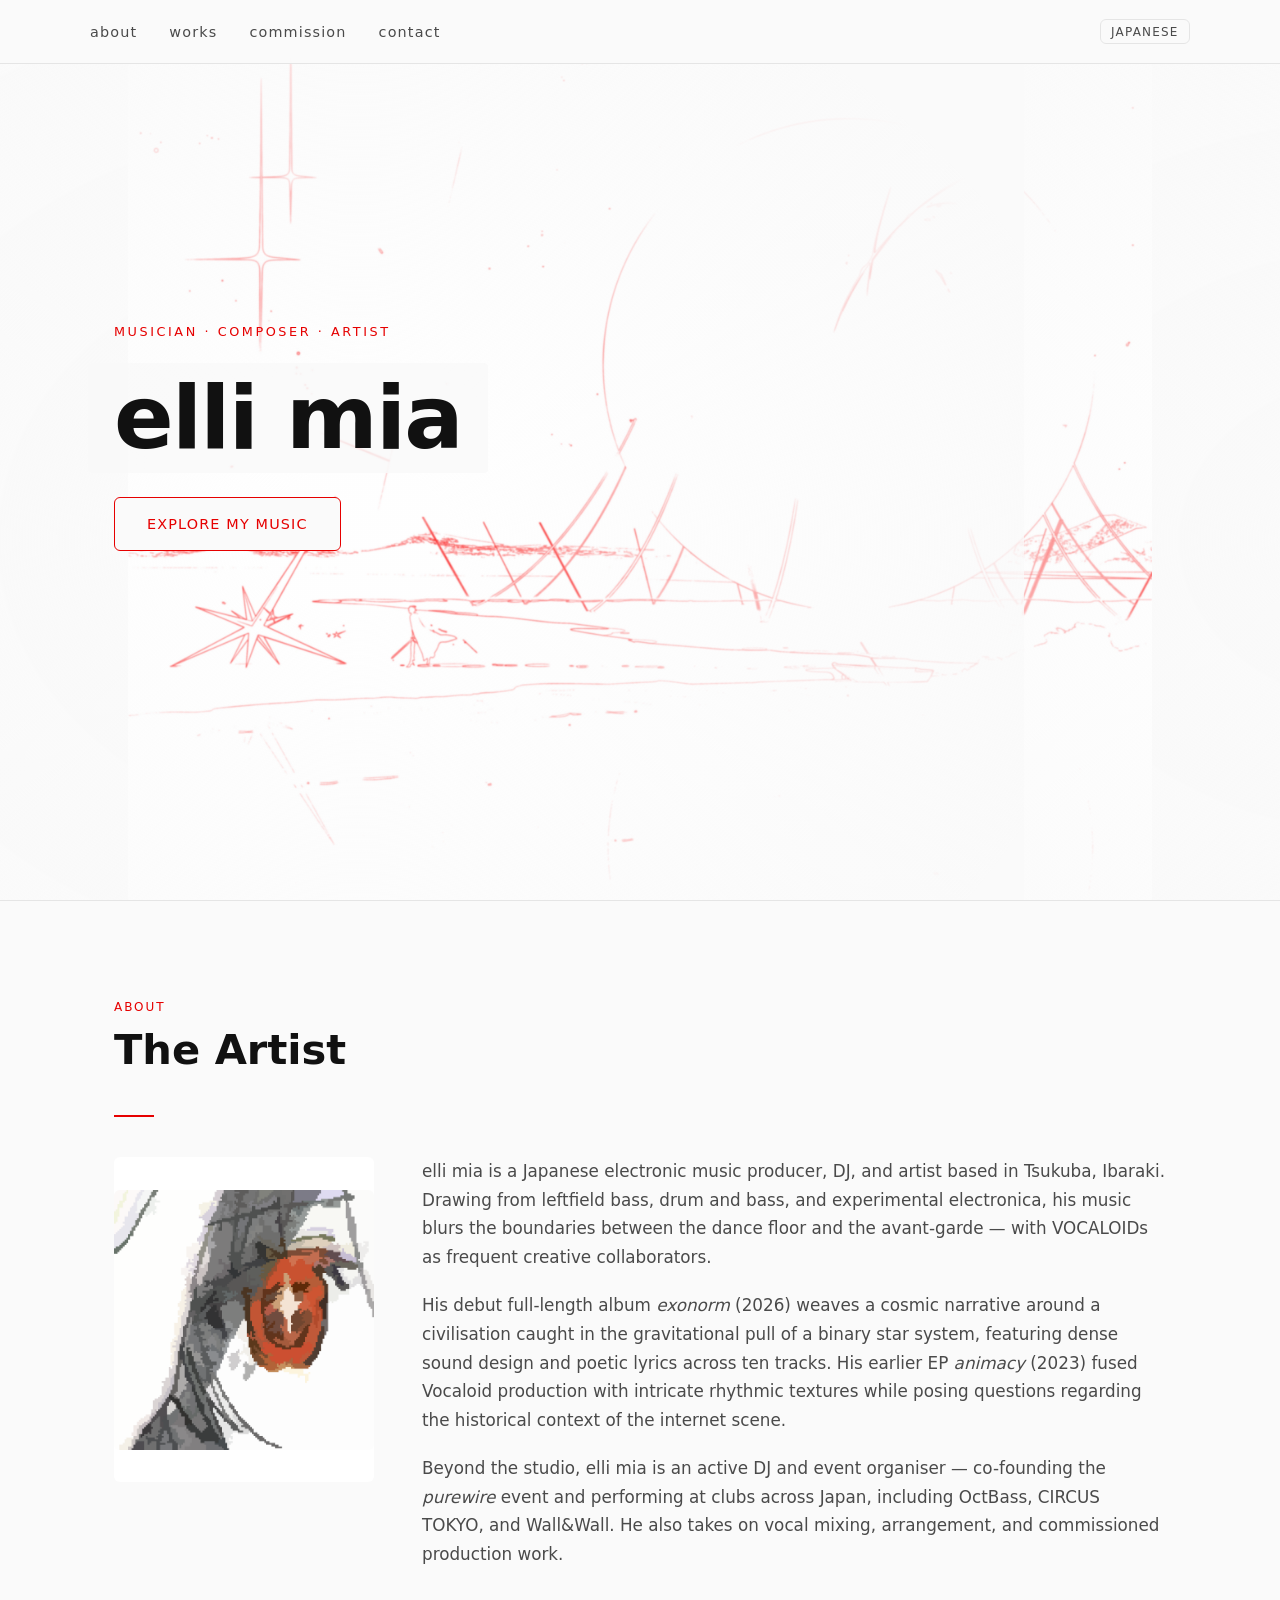
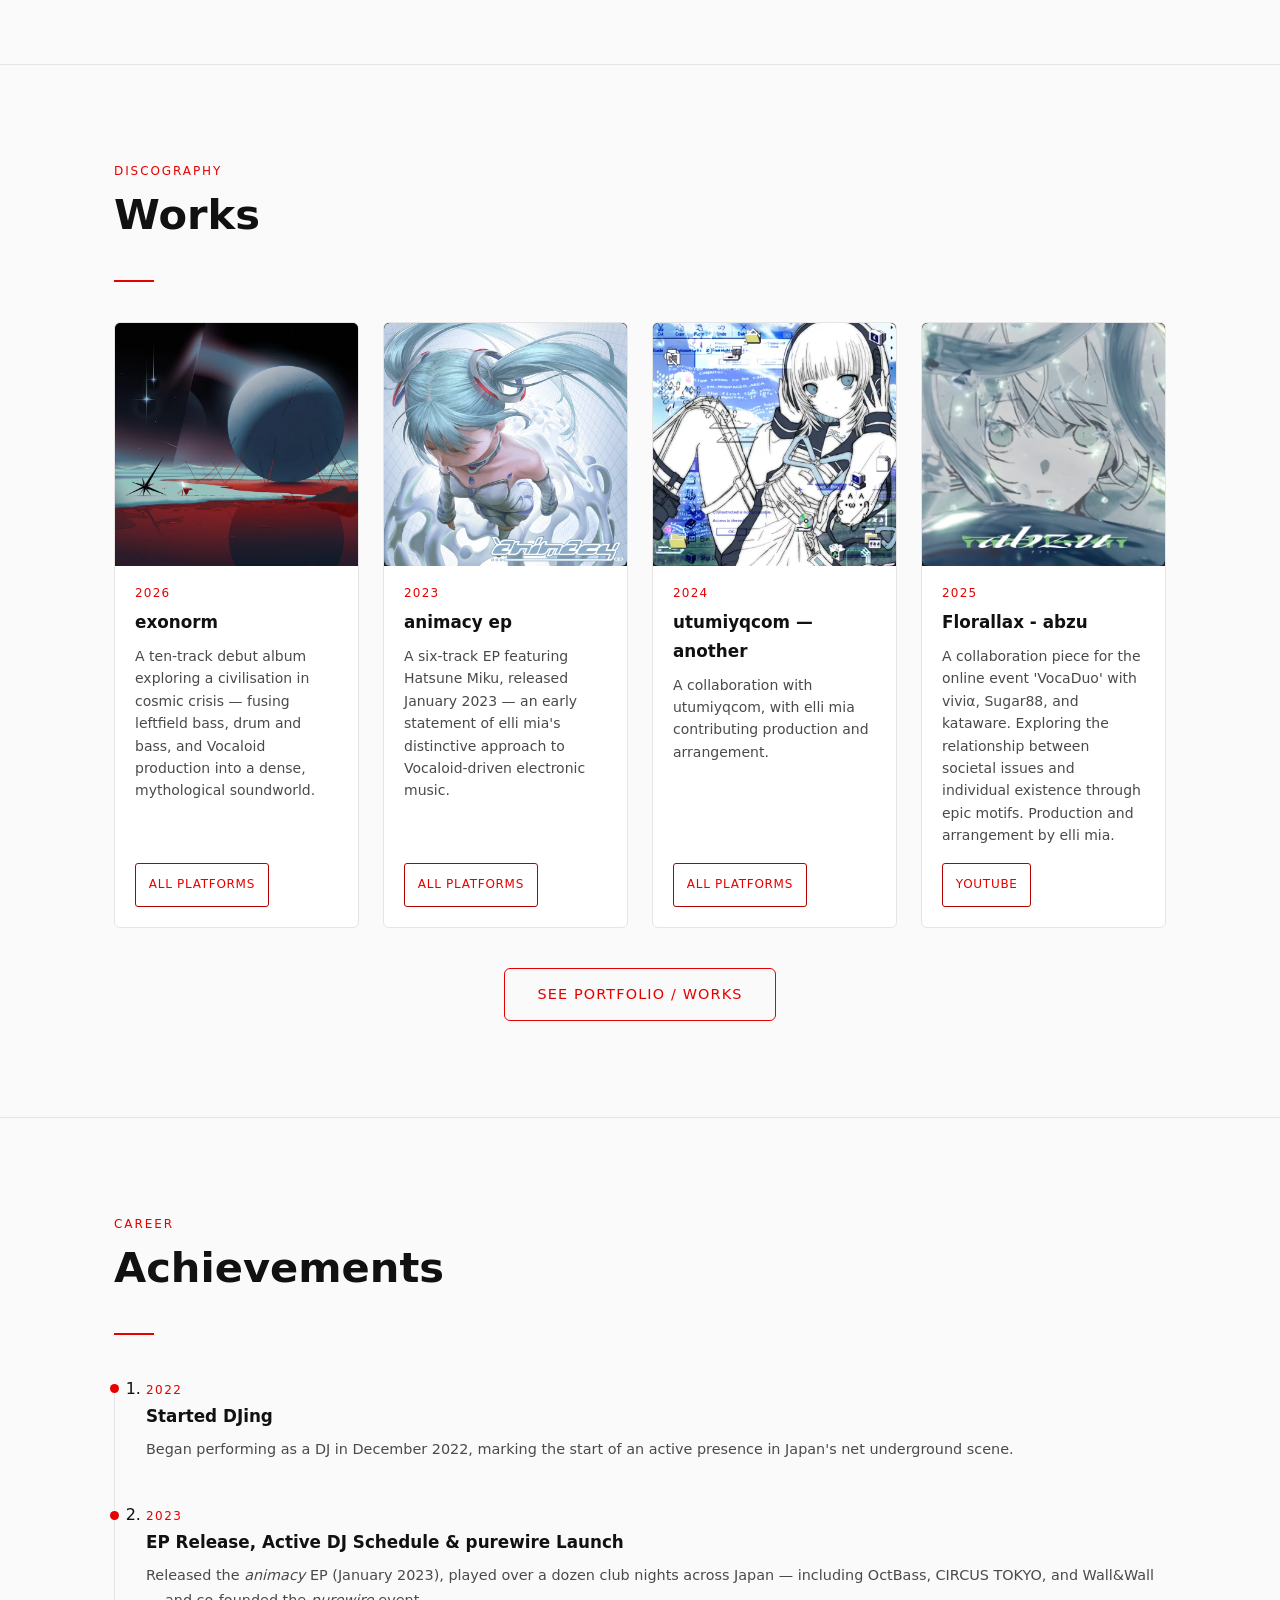
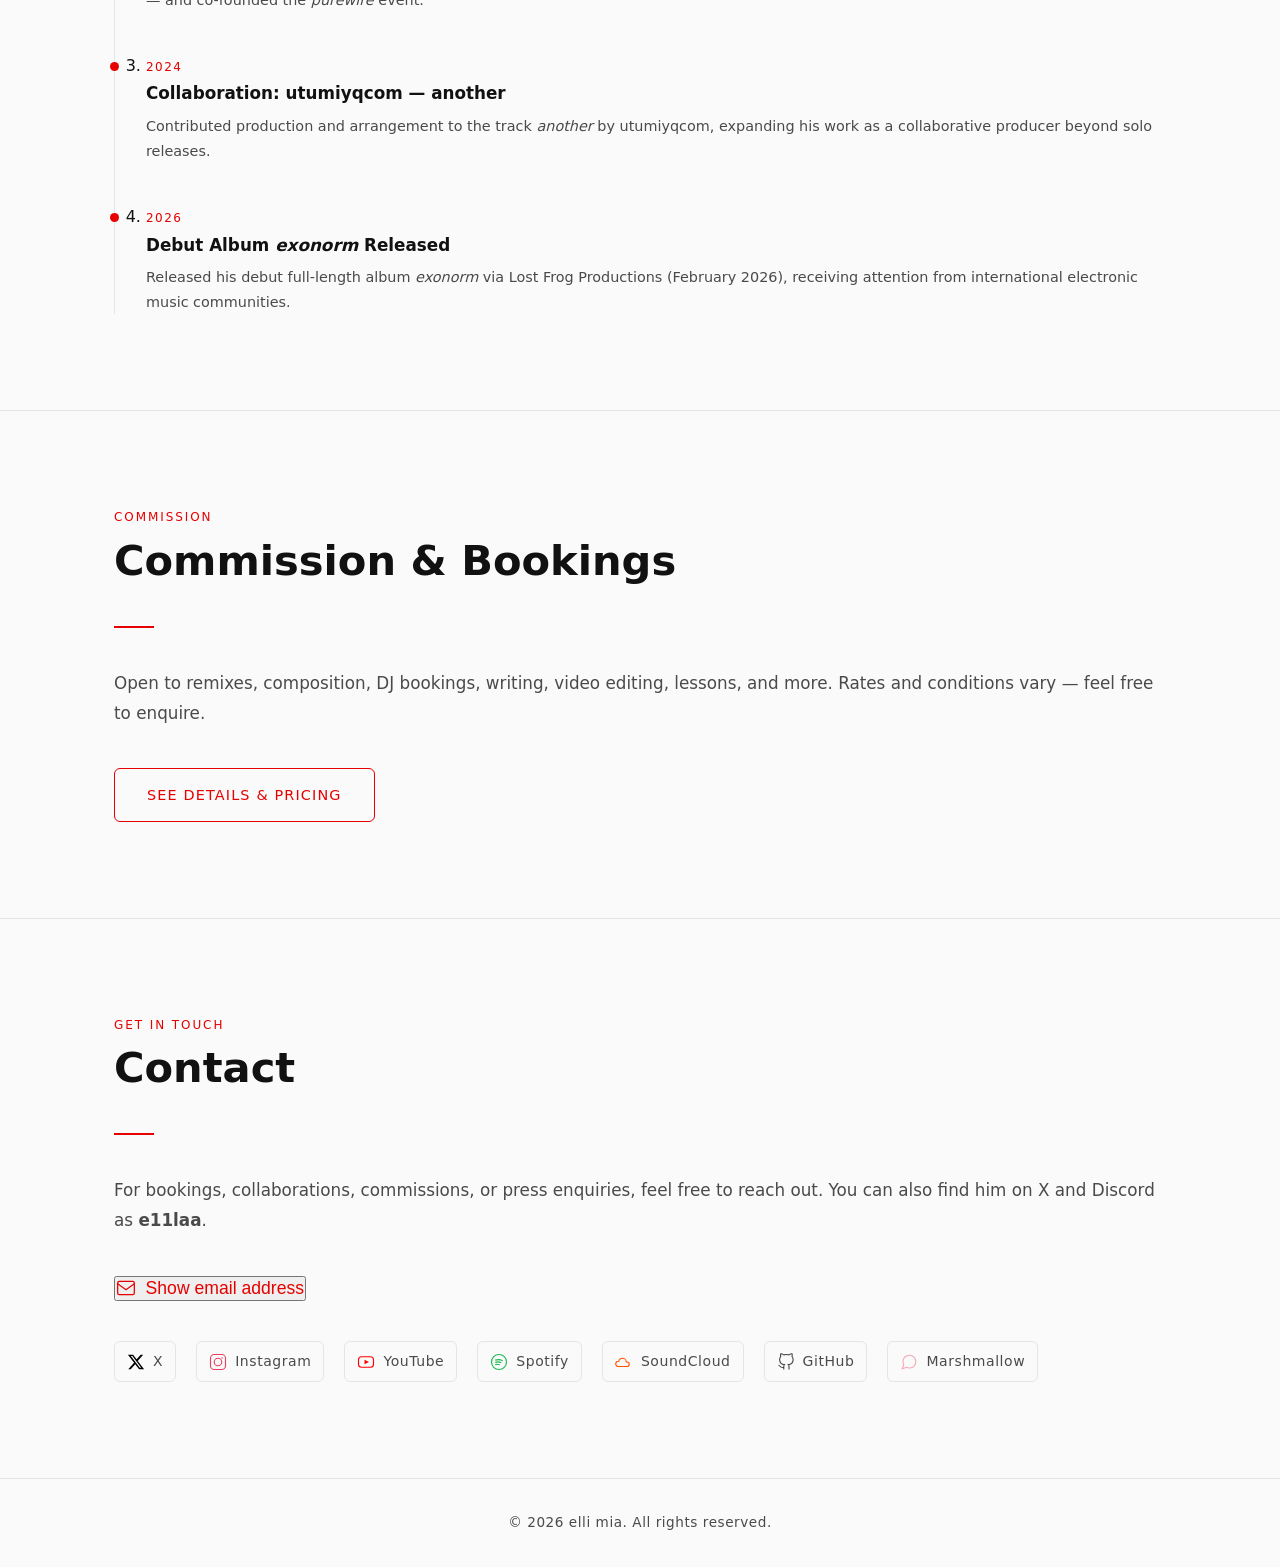
==== index.html @ 7df9bbd3 "Simplify homepage title" ====
<!DOCTYPE html>
<html lang="ja">

<head>
  <meta charset="UTF-8" />
  <meta name="viewport" content="width=device-width, initial-scale=1.0" />
  <meta name="description"
    content="elli mia（エリエムアイエー）の公式サイト。茨城県つくば市を拠点に活動する電子音楽プロデューサー・DJ・アーティスト。作品、出演歴、制作依頼情報を掲載しています。" />
  <!-- Open Graph -->
  <meta property="og:title" content="elli mia（エリエムアイエー）公式サイト | 電子音楽プロデューサー・DJ" />
  <meta property="og:description"
    content="elli mia（エリエムアイエー）の公式サイト。茨城県つくば市を拠点に活動する電子音楽プロデューサー・DJ・アーティスト。作品、出演歴、制作依頼情報を掲載しています。" />
  <meta property="og:type" content="website" />
  <meta property="og:url" content="https://ellimia.net/" />
  <meta property="og:site_name" content="elli mia" />
  <meta property="og:image" content="https://ellimia.net/images/exonorm-jacket.webp" />
  <meta property="og:image:alt" content="exonorm cover art" />
  <!-- Twitter / X Card -->
  <meta name="twitter:card" content="summary_large_image" />
  <meta name="twitter:site" content="@e11laa" />
  <meta name="twitter:title" content="elli mia（エリエムアイエー）公式サイト | 電子音楽プロデューサー・DJ" />
  <meta name="twitter:description"
    content="elli mia（エリエムアイエー）の公式サイト。茨城県つくば市を拠点に活動する電子音楽プロデューサー・DJ・アーティスト。作品、出演歴、制作依頼情報を掲載しています。" />
  <meta name="twitter:image" content="https://ellimia.net/images/exonorm-jacket.webp" />
  <meta name="twitter:image:alt" content="exonorm cover art" />
  <link rel="canonical" href="https://ellimia.net/" />
  <title>elli mia</title>
  <meta name="theme-color" content="#fafafa">
  <link rel="manifest" href="/manifest.json" />
  <link rel="icon" href="/favicon.ico" sizes="any" />
  <link rel="apple-touch-icon" href="/images/profile.png" />
  <link rel="preload" as="image" href="images/ellimia-background_new.webp" />
  <meta name="referrer" content="strict-origin-when-cross-origin" />
  <link rel="preconnect" href="https://fonts.googleapis.com" />
  <link rel="preconnect" href="https://fonts.gstatic.com" crossorigin />
  <link href="https://fonts.googleapis.com/css2?family=Noto+Sans+JP:wght@400;600;700&display=swap" rel="stylesheet" />
  <link rel="stylesheet" href="css/style.css" />
  <!-- Structured data -->
  <script type="application/ld+json">
  {
    "@context": "https://schema.org",
    "@graph": [
      {
        "@type": "WebSite",
        "@id": "https://ellimia.net/#website",
        "url": "https://ellimia.net/",
        "name": "elli mia",
        "alternateName": [
          "ellimia",
          "エリエムアイエー"
        ],
        "inLanguage": [
          "ja",
          "en"
        ]
      },
      {
        "@type": "ProfilePage",
        "@id": "https://ellimia.net/#webpage",
        "url": "https://ellimia.net/",
        "name": "elli mia（エリエムアイエー）公式サイト",
        "isPartOf": {
          "@id": "https://ellimia.net/#website"
        },
        "mainEntity": {
          "@id": "https://ellimia.net/#artist"
        },
        "inLanguage": [
          "ja",
          "en"
        ]
      },
      {
        "@type": "Person",
        "@id": "https://ellimia.net/#artist",
        "name": "elli mia",
        "alternateName": [
          "ellimia",
          "エリエムアイエー",
          "エリミア"
        ],
        "url": "https://ellimia.net/",
        "mainEntityOfPage": {
          "@id": "https://ellimia.net/#webpage"
        },
        "image": "https://ellimia.net/images/profile.png",
        "jobTitle": "Electronic Music Producer, DJ, Artist",
        "description": "茨城県つくば市を拠点とする電子音楽プロデューサー、DJ、アーティスト。",
        "sameAs": [
          "https://www.instagram.com/elix112_/",
          "https://www.youtube.com/@elli-mia",
          "https://open.spotify.com/artist/6jZG2yZgv6K8NjivcnTQMj",
          "https://soundcloud.com/eli2k3",
          "https://twitter.com/e11laa"
        ]
      }
    ]
  }
  </script>
</head>

<body>

  <!-- Skip to main content (accessibility) -->
  <a class="skip-link" href="#main-content">Skip to main content</a>

  <!-- Fallback for JavaScript-disabled browsers -->
  <noscript>
    <div style="background:#fff3cd;color:#856404;text-align:center;padding:0.75rem 1rem;font-size:0.875rem;">
      このサイトの一部の機能 (言語切替・メールアドレス表示) にはJavaScriptが必要です。<br>
      Some features (language toggle, email reveal) require JavaScript.
    </div>
  </noscript>

  <!-- ── Header / Navigation ─────────────────────────────────── -->
  <header class="site-header" role="banner">
    <nav class="nav-inner" aria-label="メインナビゲーション" data-aria-en="Main navigation" data-aria-ja="メインナビゲーション">
      <!-- Mobile hamburger -->
      <button type="button" class="nav-toggle" id="nav-toggle" aria-controls="nav-links" aria-expanded="false"
        aria-label="ナビゲーションメニューを開く" data-aria-en="Open navigation menu" data-aria-ja="ナビゲーションメニューを開く">
        <span class="bar" aria-hidden="true"></span>
        <span class="bar" aria-hidden="true"></span>
        <span class="bar" aria-hidden="true"></span>
      </button>

      <!-- Navigation links -->
      <ul class="nav-links" id="nav-links" role="list">
        <li><a href="#about" data-en="About" data-ja="About">About</a></li>
        <li><a href="portfolio.html" data-en="Works" data-ja="Works">Works</a></li>
        <li><a href="commission.html" data-en="Commission" data-ja="Commission">Commission</a></li>
        <li><a href="#contact" data-en="Contact" data-ja="Contact">Contact</a></li>
      </ul>
      <button class="lang-toggle" id="lang-toggle" aria-label="Switch to English" type="button" data-current-lang="ja">
        ENGLISH
      </button>
    </nav>
  </header>

  <!-- ── Main content ────────────────────────────────────────── -->
  <main id="main-content" tabindex="-1">

    <!-- ── Hero ──────────────────────────────────────────────── -->
    <section id="hero" aria-labelledby="hero-heading">
      <div class="container">
        <div class="hero-content">
          <span class="hero-eyebrow" data-en="Musician · Composer · Artist"
            data-ja="Musician · Composer · Artist">Musician · Composer · Artist</span>
          <h1 class="hero-title" id="hero-heading">elli mia</h1>
          <p class="hero-tagline"
            data-en="Producer · DJ · Artist — crafting intricate electronic worlds with VOCALOIDs and beyond."
            data-ja="プロデューサー・DJ・アーティスト。VOCALOID等を用いた、緻密で深遠な電子音楽の世界を構築。" hidden>
            Producer · DJ · Artist — crafting intricate electronic worlds with VOCALOIDs and beyond.
          </p>
          <a class="btn" href="portfolio.html" data-en="Explore My Music" data-ja="音楽を聴く">音楽を聴く</a>
        </div>
      </div>
    </section>

    <!-- ── About ─────────────────────────────────────────────── -->
    <section id="about" aria-labelledby="about-heading">
      <div class="container">
        <span class="section-label" data-en="About" data-ja="私について">私について</span>
        <h2 class="section-title" id="about-heading" data-en="The Artist" data-ja="プロフィール">プロフィール</h2>
        <span class="divider" aria-hidden="true"></span>
        <div class="about-grid">
          <!-- Profile image -->
          <div class="about-image-wrap">
            <img src="images/profile.png" alt="elli mia portrait" width="320" height="320" loading="lazy" decoding="async"
              class="about-profile-img" />
          </div>
          <!-- Biography text -->
          <div class="about-text">
            <p data-en="elli mia is a Japanese electronic music producer, DJ, and artist based in Tsukuba, Ibaraki. Drawing from leftfield bass, drum and bass, and experimental electronica, his music blurs the boundaries between the dance floor and the avant-garde — with VOCALOIDs as frequent creative collaborators."
              data-ja="elli mia（エリエムアイエー）は、茨城県つくば市を拠点とする電子音楽プロデューサー・DJ・アーティスト。正式な読みは「エリエムアイエー」で、検索用の別表記として「ellimia」「エリミア」も使用しています。">
              elli mia（エリエムアイエー）は、茨城県つくば市を拠点とする電子音楽プロデューサー・DJ・アーティスト。正式な読みは「エリエムアイエー」で、検索用の別表記として「ellimia」「エリミア」も使用しています。
            </p>
            <p data-i18n-html="true"
              data-en="His debut full-length album <em>exonorm</em> (2026) weaves a cosmic narrative around a civilisation caught in the gravitational pull of a binary star system, featuring dense sound design and poetic lyrics across ten tracks. His earlier EP <em>animacy</em> (2023) fused Vocaloid production with intricate rhythmic textures while posing questions regarding the historical context of the internet scene."
              data-ja="2023年リリースのEP『animacy』では、VOCALOIDプロダクションと精緻なリズムテクスチャーを融合させ、インターネットシーンが抱える歴史的な問題を提起。1stアルバム『exonorm』(2026年)は、連星系の重力に捕らわれた文明の宇宙的危機を描き、緻密なサウンドデザインと詩的な歌詞が交錯する。">
              2023年リリースのEP『animacy』では、VOCALOIDプロダクションと精緻なリズムテクスチャーを融合させ、インターネットシーンが抱える歴史的な問題を提起。1stアルバム『exonorm』(2026年)は、連星系の重力に捕らわれた文明の宇宙的危機を描き、緻密なサウンドデザインと詩的な歌詞が交錯する。
            </p>
            <p data-i18n-html="true"
              data-en="Beyond the studio, elli mia is an active DJ and event organiser — co-founding the <em>purewire</em> event and performing at clubs across Japan, including OctBass, CIRCUS TOKYO, and Wall&amp;Wall. He also takes on vocal mixing, arrangement, and commissioned production work."
              data-ja="DJ・イベントオーガナイザーとしても活動。自身のイベント『purewire』を共催したほか、OctBass・CIRCUS TOKYO・Wall&amp;Wall・Barフェーダーなど日本各地のクラブで出演。ボーカルミックス・アレンジ・楽曲制作のクライアントワークも行う。">
              DJ・イベントオーガナイザーとしても活動。自身のイベント『purewire』を共催したほか、OctBass・CIRCUS
              TOKYO・Wall&amp;Wall・Barフェーダーなど日本各地のクラブで出演。ボーカルミックス・アレンジ・楽曲制作のクライアントワークも行う。
            </p>
          </div>
        </div>
      </div>
    </section>

    <!-- ── Works / Discography ───────────────────────────────── -->
    <section id="works" aria-labelledby="works-heading">
      <div class="container">
        <span class="section-label" data-en="Discography" data-ja="ディスコグラフィー">ディスコグラフィー</span>
        <h2 class="section-title" id="works-heading" data-en="Works" data-ja="代表作">代表作</h2>
        <span class="divider" aria-hidden="true"></span>
        <div class="works-grid">

          <!-- Card 1 -->
          <article class="work-card" aria-label="exonorm">
            <div class="work-card-image">
              <img src="images/exonorm-jacket.webp" alt="exonorm cover art" width="300" height="300" loading="lazy" decoding="async" />
            </div>
            <div class="work-card-body">
              <time datetime="2026" class="work-card-year">2026</time>
              <h3 class="work-card-title" data-en="exonorm" data-ja="exonorm">exonorm</h3>
              <p class="work-card-desc" data-i18n-html="true"
                data-en="A ten-track debut album exploring a civilisation in cosmic crisis — fusing leftfield bass, drum and bass, and Vocaloid production into a dense, mythological soundworld."
                data-ja="宇宙的危機に瀕した文明の神話から現代の問題を描く1stアルバム。レフトフィールドベース、ドラムンベース、ボカロプロダクションを融合させ、深遠なサウンドスケープを展開する。">
                宇宙的危機に瀕した文明の神話から現代の問題を描く1stアルバム。レフトフィールドベース、ドラムンベース、ボカロプロダクションを融合させ、深遠なサウンドスケープを展開する。
              </p>
              <div class="work-card-links">
                <a href="https://linkco.re/8gCd3fB0" aria-label="各ストリーミングサービスでexonormを聴く" data-aria-en="Listen to exonorm on streaming platforms" data-aria-ja="各ストリーミングサービスでexonormを聴く"
                  rel="noopener noreferrer" target="_blank">All Platforms</a>
              </div>
            </div>
          </article>

          <!-- Card 2 -->
          <article class="work-card" aria-label="animacy ep">
            <div class="work-card-image">
              <img src="images/animacy_jacket.webp" alt="animacy ep cover art" width="300" height="300"
                loading="lazy" decoding="async" />
            </div>
            <div class="work-card-body">
              <time datetime="2023" class="work-card-year">2023</time>
              <h3 class="work-card-title" data-en="animacy ep" data-ja="animacy ep">animacy ep</h3>
              <p class="work-card-desc"
                data-en="A six-track EP featuring Hatsune Miku, released January 2023 — an early statement of elli mia's distinctive approach to Vocaloid-driven electronic music."
                data-ja="2023年1月にリリースされた、初音ミクをフィーチャーした6曲入りEP。VOCALOIDを核にした電子音楽への独自アプローチを打ち出した初期の代表作。">
                初音ミクをフィーチャーした6曲入りEP。VOCALOIDを核にした電子音楽への独自アプローチを打ち出した初期の代表作。
              </p>
              <div class="work-card-links">
                <a href="https://linkco.re/QbRPX1Mz" aria-label="各ストリーミングサービスでanimacy epを聴く" data-aria-en="Listen to animacy ep on streaming platforms" data-aria-ja="各ストリーミングサービスでanimacy epを聴く"
                  rel="noopener noreferrer" target="_blank">All Platforms</a>
              </div>
            </div>
          </article>

          <!-- Card 3 -->
          <article class="work-card" aria-label="utumiyqcom — another">
            <div class="work-card-image">
              <img src="images/another-jacket.webp" alt="utumiyqcom — another cover art" width="300" height="300"
                loading="lazy" decoding="async" />
            </div>
            <div class="work-card-body">
              <time datetime="2024" class="work-card-year">2024</time>
              <h3 class="work-card-title" data-en="utumiyqcom — another" data-ja="utumiyqcom — another">utumiyqcom —
                another</h3>
              <p class="work-card-desc"
                data-en="A collaboration with utumiyqcom, with elli mia contributing production and arrangement."
                data-ja="utumiyqcomとのコラボレーション作品。elli miaがプロダクション・アレンジを担当。">
                utumiyqcomとのコラボレーション作品。elli miaがプロダクション・アレンジを担当。
              </p>
              <div class="work-card-links">
                <a href="https://linkco.re/V1qEdmSc" aria-label="各ストリーミングサービスでutumiyqcom - anotherを聴く" data-aria-en="Listen to utumiyqcom - another on streaming platforms" data-aria-ja="各ストリーミングサービスでutumiyqcom - anotherを聴く"
                  rel="noopener noreferrer" target="_blank">All Platforms</a>
              </div>
            </div>
          </article>

          <!-- Card 4 -->
          <article class="work-card" aria-label="Florallax - abzu">
            <div class="work-card-image">
              <img src="images/abzu-jacket.webp" alt="Florallax - abzu cover art" width="300" height="300"
                loading="lazy" decoding="async" />
            </div>
            <div class="work-card-body">
              <time datetime="2025" class="work-card-year">2025</time>
              <h3 class="work-card-title" data-en="Florallax - abzu" data-ja="Florallax - abzu">Florallax - abzu</h3>
              <p class="work-card-desc" data-i18n-html="true"
                data-en="A collaboration piece for the online event 'VocaDuo' with viviα, Sugar88, and kataware. Exploring the relationship between societal issues and individual existence through epic motifs. Production and arrangement by elli mia."
                data-ja="viviα、Sugar88、katawareとの、オンラインイベント『ボカデュオ』での合作。社会が抱える問題とそれをうけた個人の在り方を、叙事詩的モチーフとともに描く。elli miaがプロダクション・アレンジを担当。">
                viviα、Sugar88、katawareとの、オンラインイベント『ボカデュオ』での合作。社会が抱える問題とそれをうけた個人の在り方を、叙事詩的モチーフとともに描く。elli
                miaがプロダクション・アレンジを担当。
              </p>
              <div class="work-card-links">
                <a href="https://youtu.be/cW3B8-HhOlM" aria-label="YouTubeでFlorallax - abzuを観る" data-aria-en="Watch Florallax - abzu on YouTube" data-aria-ja="YouTubeでFlorallax - abzuを観る"
                  rel="noopener noreferrer" target="_blank">YouTube</a>
              </div>
            </div>
          </article>
        </div>

        <div class="commission-cta">
          <a class="btn" href="portfolio.html" data-en="See portfolio / works" data-ja="作品一覧を見る">作品一覧を見る</a>
        </div>
      </div>
    </section>

    <!-- ── Achievements / Career ─────────────────────────────── -->
    <section id="achievements" aria-labelledby="achievements-heading">
      <div class="container">
        <span class="section-label" data-en="Career" data-ja="これまでの実績">これまでの実績</span>
        <h2 class="section-title" id="achievements-heading" data-en="Achievements" data-ja="経歴">経歴</h2>
        <span class="divider" aria-hidden="true"></span>
        <ol class="timeline" aria-label="実績のタイムライン" data-aria-en="Career timeline" data-aria-ja="実績のタイムライン">

          <li class="timeline-item">
            <time datetime="2022" class="timeline-year">2022</time>
            <h3 class="timeline-title" data-en="Started DJing" data-ja="DJとして活動開始">DJとして活動開始</h3>
            <p class="timeline-desc"
              data-en="Began performing as a DJ in December 2022, marking the start of an active presence in Japan's net underground scene."
              data-ja="2022年12月にDJとしてのキャリアをスタート。日本のネット・アンダーグラウンドシーンへの本格的な参入を果たした。">
              2022年12月にDJとしてのキャリアをスタート。日本のネット・アンダーグラウンドシーンへの本格的な参入を果たした。
            </p>
          </li>

          <li class="timeline-item">
            <time datetime="2023" class="timeline-year">2023</time>
            <h3 class="timeline-title" data-i18n-html="true"
              data-en="EP Release, Active DJ Schedule &amp; purewire Launch"
              data-ja="EP リリース(2023年1月)、DJ 活動本格化 &amp; purewire 始動">EP リリース(2023年1月)、DJ 活動本格化 &amp; purewire 始動</h3>
            <p class="timeline-desc" data-i18n-html="true"
              data-en="Released the <em>animacy</em> EP (January 2023), played over a dozen club nights across Japan — including OctBass, CIRCUS TOKYO, and Wall&amp;Wall — and co-founded the <em>purewire</em> event."
              data-ja="『animacy』EP(2023年1月)をリリース。OctBass・CIRCUS TOKYO・Wall&amp;Wallを含む日本各地で10数本のクラブナイトに出演。自身のイベント『purewire』を共同設立。">
              『animacy』EP(2023年1月)をリリース。OctBass・CIRCUS TOKYO・Wall&amp;Wallを含む日本各地で10数本のクラブナイトに出演。自身のイベント『purewire』を共同設立。
            </p>
          </li>

          <li class="timeline-item">
            <time datetime="2024" class="timeline-year">2024</time>
            <h3 class="timeline-title" data-en="Collaboration: utumiyqcom — another"
              data-ja="コラボレーション：utumiyqcom — another">コラボレーション：utumiyqcom — another</h3>
            <p class="timeline-desc" data-i18n-html="true"
              data-en="Contributed production and arrangement to the track <em>another</em> by utumiyqcom, expanding his work as a collaborative producer beyond solo releases."
              data-ja="utumiyqcom『another』にプロダクション・アレンジとして参加。ソロ活動を超えたコラボレーターとしての側面を広げた。">
              utumiyqcom『another』にプロダクション・アレンジとして参加。ソロ活動を超えたコラボレーターとしての側面を広げた。
            </p>
          </li>

          <li class="timeline-item">
            <time datetime="2026" class="timeline-year">2026</time>
            <h3 class="timeline-title" data-i18n-html="true" data-en="Debut Album <em>exonorm</em> Released"
              data-ja="デビューアルバム 『exonorm』 リリース">デビューアルバム 『exonorm』 リリース</h3>
            <p class="timeline-desc" data-i18n-html="true"
              data-en="Released his debut full-length album <em>exonorm</em> via Lost Frog Productions (February 2026), receiving attention from international electronic music communities."
              data-ja="Lost Frog Productionsより デビューフルアルバム『exonorm』(2026年2月)をリリース。国際的な電子音楽コミュニティでも注目を集めている。">
              Lost Frog Productionsより デビューフルアルバム『exonorm』(2026年2月)をリリース。国際的な電子音楽コミュニティでも注目を集めている。
            </p>
          </li>

        </ol>
      </div>
    </section>

    <!-- ── Commission CTA ─────────────────────────────────────────────── -->
    <section id="commission-cta" aria-labelledby="commission-cta-heading">
      <div class="container">
        <span class="section-label" data-en="Commission" data-ja="ご依頼など">ご依頼など</span>
        <h2 class="section-title" id="commission-cta-heading" data-en="Commission &amp; Bookings"
          data-ja="ご依頼・コラボレーション">ご依頼・コラボレーション</h2>
        <span class="divider" aria-hidden="true"></span>
        <p class="contact-intro" data-i18n-html="true"
          data-en="Open to remixes, composition, DJ bookings, writing, video editing, lessons, and more. Rates and conditions vary — feel free to enquire."
          data-ja="リミックス・作編曲・DJ出演・執筆・動画編集・DTM講座など、幅広いご依頼をお受けしています。料金・条件はご相談ください。">
          リミックス・作編曲・DJ出演・執筆・動画編集・DTM講座など、幅広いご依頼をお受けしています。料金・条件はご相談ください。
        </p>
        <a class="btn" href="commission.html" data-en="See details &amp; pricing" data-ja="詳細・料金を見る">詳細・料金を見る</a>
      </div>
    </section>

    <!-- ── Contact ────────────────────────────────────────────── -->
    <section id="contact" aria-labelledby="contact-heading">
      <div class="container">
        <span class="section-label" data-en="Get in Touch" data-ja="コンタクト">コンタクト</span>
        <h2 class="section-title" id="contact-heading" data-en="Contact" data-ja="お問い合わせ">お問い合わせ</h2>
        <span class="divider" aria-hidden="true"></span>
        <p class="contact-intro" data-i18n-html="true"
          data-en="For bookings, collaborations, commissions, or press enquiries, feel free to reach out. You can also find him on X and Discord as <strong>e11laa</strong>."
          data-ja="ブッキング、コラボレーション、楽曲制作の依頼、取材などのお問い合わせはお気軽にどうぞ。X・Discordは <strong>e11laa</strong> です。">
          ブッキング、コラボレーション、楽曲制作の依頼、取材などのお問い合わせはお気軽にどうぞ。X・Discordは <strong>e11laa</strong> です。
        </p>

        <!-- Email — reveal on click -->
        <div class="contact-email-wrap">
          <button class="contact-email btn-reveal-email" id="reveal-email-btn" aria-label="メールアドレスを表示" data-aria-en="Show email address" data-aria-ja="メールアドレスを表示"
            type="button">
            <!-- Envelope icon -->
            <svg width="20" height="20" viewBox="0 0 24 24" fill="none" stroke="currentColor" stroke-width="1.5"
              aria-hidden="true">
              <rect x="2" y="4" width="20" height="16" rx="2" />
              <path d="m2 7 10 7 10-7" />
            </svg>
            <span data-en="Show email address" data-ja="メールアドレスを表示">メールアドレスを表示</span>
          </button>
          <a class="contact-email" id="contact-email-link" href="#" aria-label="elli miaにメールを送る" data-aria-en="Send an email to elli mia" data-aria-ja="elli miaにメールを送る" hidden>
            <svg width="20" height="20" viewBox="0 0 24 24" fill="none" stroke="currentColor" stroke-width="1.5"
              aria-hidden="true">
              <rect x="2" y="4" width="20" height="16" rx="2" />
              <path d="m2 7 10 7 10-7" />
            </svg>
            <span id="contact-email-text"></span>
          </a>
        </div>

        <!-- Social media links -->
        <nav aria-label="各種ソーシャルリンク" data-aria-en="Social media links" data-aria-ja="各種ソーシャルリンク">
          <ul class="social-links" role="list">

            <li>
              <a class="social-link" href="https://twitter.com/e11laa" aria-label="X (Twitter)でelli miaをフォロー" data-aria-en="Follow elli mia on X (Twitter)" data-aria-ja="X (Twitter)でelli miaをフォロー"
                rel="me noopener noreferrer" target="_blank">
                <!-- X (Twitter) icon -->
                <svg width="18" height="18" viewBox="0 0 24 24" fill="#000000" aria-hidden="true">
                  <path
                    d="M18.244 2.25h3.308l-7.227 8.26 8.502 11.24H16.17l-5.214-6.817L4.99 21.75H1.68l7.73-8.835L1.254 2.25H8.08l4.713 6.231zm-1.161 17.52h1.833L7.084 4.126H5.117z" />
                </svg>
                X
              </a>
            </li>

            <li>
              <a class="social-link" href="https://www.instagram.com/elix112_/"
                aria-label="Instagramでelli miaをフォロー" data-aria-en="Follow elli mia on Instagram" data-aria-ja="Instagramでelli miaをフォロー" rel="me noopener noreferrer" target="_blank">
                <!-- Instagram icon -->
                <svg width="18" height="18" viewBox="0 0 24 24" fill="none" stroke="#E4405F" stroke-width="1.5"
                  aria-hidden="true">
                  <rect x="2" y="2" width="20" height="20" rx="5" />
                  <circle cx="12" cy="12" r="5" />
                  <circle cx="17.5" cy="6.5" r="1" fill="#E4405F" stroke="none" />
                </svg>
                Instagram
              </a>
            </li>

            <li>
              <a class="social-link" href="https://www.youtube.com/@elli-mia" aria-label="YouTubeでelli miaをチャンネル登録" data-aria-en="Follow elli mia on YouTube" data-aria-ja="YouTubeでelli miaをチャンネル登録"
                rel="me noopener noreferrer" target="_blank">
                <!-- YouTube icon -->
                <svg width="18" height="18" viewBox="0 0 24 24" fill="none" stroke="#FF0000" stroke-width="1.5"
                  aria-hidden="true">
                  <rect x="2" y="5" width="20" height="14" rx="4" />
                  <polygon points="10,9 16,12 10,15" fill="#FF0000" stroke="none" />
                </svg>
                YouTube
              </a>
            </li>

            <li>
              <a class="social-link" href="https://open.spotify.com/artist/6jZG2yZgv6K8NjivcnTQMj"
                aria-label="Spotifyでelli miaを聴く" data-aria-en="Listen to elli mia on Spotify" data-aria-ja="Spotifyでelli miaを聴く" rel="me noopener noreferrer" target="_blank">
                <!-- Spotify icon -->
                <svg width="18" height="18" viewBox="0 0 24 24" fill="none" stroke="#1DB954" stroke-width="1.5"
                  aria-hidden="true">
                  <circle cx="12" cy="12" r="10" />
                  <path d="M7 9.5c3 -1 7 -1 10 1" />
                  <path d="M7 12.5c2.5 -0.8 5.5 -0.8 8 0.5" />
                  <path d="M7 15.5c2 -0.6 4 -0.6 6 0.2" />
                </svg>
                Spotify
              </a>
            </li>

            <li>
              <a class="social-link" href="https://soundcloud.com/eli2k3" aria-label="SoundCloudでelli miaを聴く" data-aria-en="Listen to elli mia on SoundCloud" data-aria-ja="SoundCloudでelli miaを聴く"
                rel="me noopener noreferrer" target="_blank">
                <!-- SoundCloud icon -->
                <svg width="18" height="18" viewBox="0 0 24 24" fill="none" stroke="#FF5500" stroke-width="1.5"
                  aria-hidden="true">
                  <path
                    d="M1 14.5c0-1.93 1.57-3.5 3.5-3.5a3.5 3.5 0 0 1 .5.04C5.37 8.77 7.5 7 10 7c2.76 0 5 2.24 5 5h1a3 3 0 1 1 0 6H4.5A3.5 3.5 0 0 1 1 14.5z" />
                </svg>
                SoundCloud
              </a>
            </li>

            <li>
              <a class="social-link" href="https://github.com/e11laa" aria-label="GitHubでelli miaをチェック" data-aria-en="Check elli mia on GitHub" data-aria-ja="GitHubでelli miaをチェック"
                rel="me noopener noreferrer" target="_blank">
                <!-- GitHub icon -->
                <svg width="18" height="18" viewBox="0 0 24 24" fill="none" stroke="currentColor" stroke-width="1.5"
                  aria-hidden="true">
                  <path
                    d="M9 19c-5 1.5-5-2.5-7-3m14 6v-3.87a3.37 3.37 0 0 0-.94-2.61c3.14-.35 6.44-1.54 6.44-7A5.44 5.44 0 0 0 20 4.77 5.07 5.07 0 0 0 19.91 1S18.73.65 16 2.48a13.38 13.38 0 0 0-7 0C6.27.65 5.09 1 5.09 1A5.07 5.07 0 0 0 5 4.77a5.44 5.44 0 0 0-1.5 3.78c0 5.42 3.3 6.61 6.44 7A3.37 3.37 0 0 0 9 18.13V22" />
                </svg>
                GitHub
              </a>
            </li>

            <li>
              <a class="social-link" href="https://marshmallow-qa.com/ciplaf"
                aria-label="マシュマロで匿名メッセージを送る" data-aria-en="Send anonymous messages via Marshmallow" data-aria-ja="マシュマロで匿名メッセージを送る" rel="me noopener noreferrer" target="_blank">
                <!-- Marshmallow icon -->
                <svg width="18" height="18" viewBox="0 0 24 24" fill="none" stroke="#F5A9B8" stroke-width="1.5"
                  aria-hidden="true">
                  <path
                    d="M21 11.5a8.38 8.38 0 0 1-.9 3.8 8.5 8.5 0 0 1-7.6 4.7 8.38 8.38 0 0 1-3.8-.9L3 21l1.9-5.7a8.38 8.38 0 0 1-.9-3.8 8.5 8.5 0 0 1 4.7-7.6 8.38 8.38 0 0 1 3.8-.9h.5a8.48 8.48 0 0 1 8 8v.5z" />
                </svg>
                <span data-en="Marshmallow" data-ja="マシュマロ">マシュマロ</span>
              </a>
            </li>

          </ul>
        </nav>
      </div>
    </section>

  </main>

  <!-- ── Footer ─────────────────────────────────────────────── -->
  <footer class="site-footer" role="contentinfo">
    <div class="container">
      <p data-en="© 2026 elli mia. All rights reserved." data-ja="© 2026 elli mia. All rights reserved.">&#169; 2026
        elli mia. All rights reserved.</p>
    </div>
  </footer>

  <script src="js/main.js"></script>
</body>

</html>
---- css/style.css ----
/* ============================================================
   style.css - elli mia personal portfolio
   Light elegant theme, mobile-first, no external dependencies
   ============================================================ */

/* Variables */
:root {
  --bg: #fafafa;
  /* Off-white background */
  --bg-card: #ffffff;
  /* Pure white for cards */
  --bg-nav: rgba(250, 250, 250, 0.92);
  --text: #111111;
  /* Deepest gray, almost black */
  --text-muted: #4a4a4a;
  /* Darker gray for secondary text */
  --accent: #e60000;
  /* Red accent */
  --accent-dim: #b30000;
  /* Slightly darker red for hovers */
  --border: #e5e5e5;
  /* Light gray borders */
  --nav-h: 64px;
  --section-gap: 6rem;
  --radius: 6px;
  --transition: 0.3s ease;
}

/* Reset and base */
*,
*::before,
*::after {
  box-sizing: border-box;
  margin: 0;
  padding: 0;
}

html {
  scroll-behavior: smooth;
  scroll-padding-top: var(--nav-h);
  font-size: 16px;
}

[hidden] {
  display: none !important;
}

/* Screen reader only */
.sr-only {
  position: absolute;
  width: 1px;
  height: 1px;
  padding: 0;
  margin: -1px;
  overflow: hidden;
  clip: rect(0, 0, 0, 0);
  white-space: nowrap;
  border: 0;
}

body {
  background-color: var(--bg);
  color: var(--text);
  font-family: system-ui, -apple-system, BlinkMacSystemFont, "Segoe UI",
    Roboto, Oxygen, Ubuntu, sans-serif;
  line-height: 1.7;
  min-height: 100vh;
}

html[lang="ja"] body {
  font-family: "Noto Sans JP", system-ui, -apple-system, BlinkMacSystemFont, "Segoe UI",
    Roboto, Oxygen, Ubuntu, sans-serif;
}

img {
  display: block;
  max-width: 100%;
  height: auto;
}

a {
  color: var(--accent);
  text-decoration: none;
  transition: color var(--transition);
}

a:hover,
a:focus-visible {
  color: var(--text);
}

ul {
  list-style: none;
}

/* Skip-to-content accessibility */
.skip-link {
  position: absolute;
  top: -3rem;
  left: 0;
  background: var(--accent);
  color: var(--bg);
  padding: 0.5rem 1rem;
  font-weight: 700;
  z-index: 9999;
  transition: top var(--transition);
}

.skip-link:focus {
  top: 0;
}

/* Navigation */
.site-header {
  position: fixed;
  top: 0;
  left: 0;
  right: 0;
  height: var(--nav-h);
  background: var(--bg-nav);
  backdrop-filter: blur(8px);
  -webkit-backdrop-filter: blur(8px);
  border-bottom: 1px solid var(--border);
  z-index: 100;
  display: flex;
  align-items: center;
  padding: 0 1.5rem;
}

.nav-inner {
  width: 100%;
  max-width: 1100px;
  margin: 0 auto;
  display: flex;
  align-items: center;
  justify-content: space-between;
}

.nav-links {
  display: flex;
  gap: 2rem;
  align-items: center;
}

.nav-links a {
  color: var(--text-muted);
  font-size: 0.9rem;
  letter-spacing: 0.08em;
  text-transform: lowercase;
  transition: color var(--transition);
}

.nav-links a:hover,
.nav-links a:focus-visible,
.nav-links a.active {
  color: var(--accent);
}

.nav-links a.nav-active {
  color: var(--accent);
}

/* Hamburger button */
.nav-toggle {
  display: none;
  background: none;
  border: none;
  cursor: pointer;
  padding: 0.25rem;
  color: var(--text);
  flex-direction: column;
  gap: 5px;
  align-items: center;
  justify-content: center;
}

.nav-toggle .bar {
  display: block;
  width: 24px;
  height: 2px;
  background: currentColor;
  border-radius: 2px;
  transition: transform var(--transition), opacity var(--transition);
}

.nav-toggle[aria-expanded="true"] .bar:nth-child(1) {
  transform: translateY(7px) rotate(45deg);
}

.nav-toggle[aria-expanded="true"] .bar:nth-child(2) {
  opacity: 0;
}

.nav-toggle[aria-expanded="true"] .bar:nth-child(3) {
  transform: translateY(-7px) rotate(-45deg);
}

/* Layout helpers */
.container {
  width: 100%;
  max-width: 1100px;
  margin: 0 auto;
  padding: 0 1.5rem;
}

section {
  padding: var(--section-gap) 0;
}

.section-label {
  display: block;
  font-size: 0.75rem;
  letter-spacing: 0.16em;
  text-transform: uppercase;
  color: var(--accent);
  margin-bottom: 0.5rem;
}

.section-title {
  font-size: clamp(1.8rem, 4vw, 2.6rem);
  font-weight: 700;
  line-height: 1.2;
  margin-bottom: 2.5rem;
}

.divider {
  display: block;
  width: 2.5rem;
  height: 2px;
  background: var(--accent);
  margin-bottom: 2.5rem;
}

/* Hero */
#hero {
  min-height: 100svh;
  display: flex;
  align-items: center;
  padding-top: var(--nav-h);
  background:
    radial-gradient(ellipse at 35% 60%, rgba(250, 250, 250, 0.16) 10%, var(--bg) 80%),
    url("../images/ellimia-background_new.webp") no-repeat center center;
  background-size: 80%;
  background-color: var(--bg);
}

.hero-content {
  max-width: 680px;
}

.hero-eyebrow {
  display: inline-block;
  font-size: 0.8rem;
  letter-spacing: 0.2em;
  text-transform: uppercase;
  color: var(--accent);
  margin-bottom: 1.25rem;
}

.hero-title {
  font-size: 4rem;
  font-size: clamp(2.8rem, 8vw, 5.5rem);
  font-weight: 700;
  line-height: 1.05;
  margin-bottom: 1.5rem;
  letter-spacing: -0.02em;
  background-color: rgba(250, 250, 250, 0.85);
  width: fit-content;
  padding: 0.1em 0.3em;
  margin-left: -0.3em;
  border-radius: 4px;
}

.hero-tagline {
  font-size: clamp(1rem, 2.5vw, 1.2rem);
  color: var(--text-muted);
  max-width: 520px;
  margin-bottom: 2.5rem;
  line-height: 1.8;
}

.commission-return-link {
  margin: 0 0 1.25rem;
}

.commission-return-link a {
  color: var(--text-muted);
  font-size: 0.95rem;
}

.commission-return-link a:hover,
.commission-return-link a:focus-visible {
  color: var(--accent);
}


.btn {
  display: inline-block;
  padding: 0.85rem 2rem;
  background-color: var(--bg);
  border: 1px solid var(--accent);
  color: var(--accent);
  font-size: 0.9rem;
  letter-spacing: 0.08em;
  text-transform: uppercase;
  border-radius: var(--radius);
  transition: background var(--transition), color var(--transition);
}

.btn:hover,
.btn:focus-visible {
  background: var(--accent);
  color: var(--bg);
}

/* About */
#about {
  border-top: 1px solid var(--border);
}

.about-grid {
  display: grid;
  grid-template-columns: 1fr;
  gap: 3rem;
}

.about-image-wrap {
  aspect-ratio: 4 / 5;
  background: var(--bg-card);
  border-radius: var(--radius);
  overflow: hidden;
  display: flex;
  align-items: center;
  justify-content: center;
  max-width: 360px;
}



.about-text p {
  color: var(--text-muted);
  margin-bottom: 1.25rem;
  font-size: 1.05rem;
}

.about-text p:last-child {
  margin-bottom: 0;
}

/* Works / Discography */
#works {
  border-top: 1px solid var(--border);
}

.works-grid {
  display: grid;
  grid-template-columns: repeat(auto-fill, minmax(240px, 1fr));
  gap: 1.5rem;
}

.work-card {
  background: var(--bg-card);
  border: 1px solid var(--border);
  border-radius: var(--radius);
  overflow: hidden;
  display: flex;
  flex-direction: column;
  transition: border-color var(--transition), transform var(--transition);
}

.work-card:hover {
  border-color: var(--accent-dim);
  transform: translateY(-4px);
}

.work-card-image {
  aspect-ratio: 1;
  background: #1c1c1c;
  display: flex;
  align-items: center;
  justify-content: center;
  color: var(--text-muted);
  font-size: 0.8rem;
  letter-spacing: 0.04em;
}

.work-card-image svg {
  opacity: 0.3;
}

.portfolio-placeholder-image {
  background: var(--bg-card);
  border-bottom: 1px solid var(--border);
}

.portfolio-placeholder-image span {
  color: var(--text-muted);
  font-size: 0.75rem;
  letter-spacing: 0.08em;
  line-height: 1.4;
  padding: 0 1rem;
  text-align: center;
  text-transform: uppercase;
}

.work-card-body {
  padding: 1.1rem 1.25rem 1.25rem;
  display: flex;
  flex: 1;
  flex-direction: column;
}

.work-card-year {
  font-size: 0.75rem;
  letter-spacing: 0.1em;
  color: var(--accent);
  margin-bottom: 0.3rem;
}

.work-card-title {
  font-size: 1.05rem;
  font-weight: 600;
  margin-bottom: 0.5rem;
}

.work-card-desc {
  font-size: 0.875rem;
  color: var(--text-muted);
  line-height: 1.6;
  margin-bottom: 1rem;
}

.work-card-links {
  display: flex;
  gap: 0.75rem;
  flex-wrap: wrap;
  margin-top: auto;
}

.work-card-links a {
  font-size: 0.75rem;
  letter-spacing: 0.06em;
  text-transform: uppercase;
  color: var(--accent);
  border: 1px solid var(--accent-dim);
  padding: 0.5rem 0.8rem;
  min-height: 44px;
  display: inline-flex;
  align-items: center;
  border-radius: 3px;
  transition: background var(--transition), color var(--transition);
}

.work-card-links a:hover,
.work-card-links a:focus-visible {
  background: var(--accent);
  color: var(--bg);
  border-color: var(--accent);
}

/* Achievements / Career */
#achievements {
  border-top: 1px solid var(--border);
}

.timeline {
  position: relative;
  padding-left: 2rem;
}

.timeline::before {
  content: "";
  position: absolute;
  left: 0;
  top: 0.6rem;
  bottom: 0;
  width: 1px;
  background: var(--border);
}

.timeline-item {
  position: relative;
  margin-bottom: 2.5rem;
}

.timeline-item:last-child {
  margin-bottom: 0;
}

.timeline-item::before {
  content: "";
  position: absolute;
  left: -2rem;
  top: 0.6rem;
  width: 9px;
  height: 9px;
  border-radius: 50%;
  background: var(--accent);
  transform: translateX(calc(-50% + 0.5px));
}

.timeline-year {
  font-size: 0.75rem;
  letter-spacing: 0.12em;
  text-transform: uppercase;
  color: var(--accent);
  margin-bottom: 0.25rem;
}

.timeline-title {
  font-size: 1.05rem;
  font-weight: 600;
  margin-bottom: 0.4rem;
}

.timeline-desc {
  font-size: 0.9rem;
  color: var(--text-muted);
  line-height: 1.7;
}

/* Contact */
#contact {
  border-top: 1px solid var(--border);
}

.contact-intro {
  font-size: 1.05rem;
  color: var(--text-muted);
  max-width: none;
  margin-bottom: 2.5rem;
  line-height: 1.8;
}

.contact-email {
  display: inline-flex;
  align-items: center;
  gap: 0.6rem;
  font-size: 1.1rem;
  color: var(--accent);
  margin-bottom: 2.5rem;
  word-break: break-all;
}

.contact-email svg {
  flex-shrink: 0;
}

.social-links {
  display: flex;
  gap: 1.25rem;
  flex-wrap: wrap;
}

.social-link {
  display: inline-flex;
  align-items: center;
  gap: 0.5rem;
  color: var(--text-muted);
  font-size: 0.875rem;
  letter-spacing: 0.04em;
  transition: color var(--transition);
  padding: 0.5rem 0.75rem;
  border: 1px solid var(--border);
  border-radius: var(--radius);
}

.social-link svg {
  flex-shrink: 0;
}

.social-link:hover,
.social-link:focus-visible {
  color: var(--accent);
  border-color: var(--accent-dim);
}

/* Footer */
.site-footer {
  border-top: 1px solid var(--border);
  padding: 2rem 0;
  text-align: center;
}

.site-footer p {
  font-size: 0.85rem;
  color: var(--text-muted);
  letter-spacing: 0.04em;
}

/* Profile image */
.about-profile-img {
  display: block;
  width: 100%;
  max-width: 260px;
  height: auto;
  border-radius: var(--radius);
  object-fit: cover;
}

/* Work card cover images */
.work-card-image img {
  width: 100%;
  height: 100%;
  object-fit: cover;
  border-radius: var(--radius);
  display: block;
}

/* Language toggle button */
.lang-toggle {
  background: none;
  border: 1px solid var(--border);
  border-radius: var(--radius);
  color: var(--text-muted);
  font-size: 0.75rem;
  font-family: inherit;
  letter-spacing: 0.1em;
  padding: 0.3rem 0.65rem;
  cursor: pointer;
  transition: color var(--transition), border-color var(--transition);
  margin-left: 0.75rem;
  flex-shrink: 0;
}

.lang-toggle:hover,
.lang-toggle:focus-visible {
  color: var(--accent);
  border-color: var(--accent-dim);
  outline: none;
}

/* Responsive: tablet */
@media (min-width: 640px) {
  .about-grid {
    grid-template-columns: auto 1fr;
    align-items: start;
  }
}

/* Responsive: mobile nav */
@media (max-width: 767px) {
  .nav-toggle {
    display: flex;
  }

  .nav-links {
    display: none;
    position: fixed;
    top: var(--nav-h);
    left: 0;
    right: 0;
    background: var(--bg);
    border-bottom: 1px solid var(--border);
    flex-direction: column;
    gap: 0;
    padding: 1rem 0;
  }

  .nav-links.open {
    display: flex;
  }

  .nav-links a {
    padding: 0.85rem 1.5rem;
    width: 100%;
    font-size: 1rem;
    border-bottom: 1px solid var(--border);
  }

  .nav-links a:last-child {
    border-bottom: none;
  }

  #hero {
    background-size: 160%;
    background-position: left 20% center;
  }

  .commission-table-wrap {
    margin: 1.5rem 0;
    overflow: visible;
    border: 0;
  }

  .commission-table {
    display: block;
    width: 100%;
    min-width: 0;
    font-size: 0.92rem;
  }

  .commission-table thead {
    position: absolute;
    width: 1px;
    height: 1px;
    padding: 0;
    margin: -1px;
    overflow: hidden;
    clip: rect(0, 0, 0, 0);
    white-space: nowrap;
    border: 0;
  }

  .commission-table tbody {
    display: grid;
    gap: 1rem;
  }

  .commission-table tr {
    display: block;
    background: var(--bg-card);
    border: 1px solid var(--border);
    border-radius: var(--radius);
    overflow: hidden;
  }

  .commission-table td {
    display: flex;
    flex-direction: column;
    gap: 0.35rem;
    padding: 1rem 1.1rem;
    border-bottom: 1px solid var(--border);
    white-space: normal;
    word-break: break-word;
  }

  .commission-table td:last-child {
    border-bottom: none;
  }

  .commission-table td::before {
    font-size: 0.72rem;
    font-weight: 700;
    letter-spacing: 0.08em;
    text-transform: uppercase;
    color: var(--accent);
  }

  html[lang="ja"] .commission-table td:nth-child(1)::before {
    content: "依頼種別";
  }

  html[lang="ja"] .commission-table td:nth-child(2)::before {
    content: "料金目安";
  }

  html[lang="ja"] .commission-table td:nth-child(3)::before {
    content: "備考";
  }

  html[lang="en"] .commission-table td:nth-child(1)::before {
    content: "Type";
  }

  html[lang="en"] .commission-table td:nth-child(2)::before {
    content: "Price (guide)";
  }

  html[lang="en"] .commission-table td:nth-child(3)::before {
    content: "Notes";
  }
}

/* Reduced motion */
@media (prefers-reduced-motion: reduce) {

  *,
  *::before,
  *::after {
    animation-duration: 0.01ms !important;
    transition-duration: 0.01ms !important;
  }

  html {
    scroll-behavior: auto;
  }
}

/* Commission page */
#commission {
  border-top: 1px solid var(--border);
}

.commission-table-wrap {
  overflow-x: auto;
  margin: 2rem 0;
  border-radius: var(--radius);
  border: 1px solid var(--border);
}

.commission-table {
  width: 100%;
  border-collapse: collapse;
  font-size: 0.875rem;
  min-width: 540px;
}

.commission-table th,
.commission-table td {
  padding: 0.75rem 1rem;
  text-align: left;
  border-bottom: 1px solid var(--border);
  vertical-align: top;
}

.commission-table th {
  background: var(--bg-card);
  font-weight: 600;
  font-size: 0.75rem;
  letter-spacing: 0.08em;
  text-transform: uppercase;
  color: var(--text-muted);
}

.commission-table tr:last-child td {
  border-bottom: none;
}

.commission-table td:first-child {
  font-weight: 600;
  color: var(--text);
  white-space: nowrap;
}

.commission-table td:nth-child(2) {
  color: var(--text);
  font-weight: 600;
  white-space: nowrap;
}



.commission-details {
  display: grid;
  gap: 0;
  margin: 2.5rem 0;
}

.commission-item {
  border-bottom: 1px solid var(--border);
  padding: 1.25rem 0;
}

.commission-item:first-child {
  border-top: 1px solid var(--border);
}

.commission-item dt {
  font-weight: 600;
  font-size: 0.95rem;
  color: var(--accent);
  margin-bottom: 0.4rem;
}

.commission-item dd {
  font-size: 0.875rem;
  color: var(--text-muted);
  line-height: 1.7;
  margin: 0;
}

.commission-cta {
  margin-top: 2.5rem;
  text-align: center;
}

/* Commission CTA section (index.html) */
#commission-cta {
  border-top: 1px solid var(--border);
}

/* Portfolio page styles */
.work-card-meta {
  font-size: 0.8rem;
  color: var(--text-muted);
  margin-bottom: 0.25rem;
  line-height: 1.4;
}

.work-card-meta strong {
  color: var(--text);
  font-weight: 600;
}

.work-card.featured {
  border-color: var(--accent);
  box-shadow: 0 4px 12px rgba(230, 0, 0, 0.04);
}

/* Portfolio page custom spacing and intro */
.portfolio-page section {
  padding: 3rem 0;
}

.portfolio-page section:first-of-type {
  padding-top: 5rem;
}

.portfolio-page main section + section {
  border-top: 1px solid var(--border);
}

.portfolio-intro {
  font-size: 1.05rem;
  color: var(--text-muted);
  max-width: 820px;
  margin-bottom: 2.5rem;
  line-height: 1.8;
}

.portfolio-page #portfolio-hero .portfolio-intro {
  max-width: 1040px;
}

/* Skill summary link cards */
a.work-card {
  color: inherit;
  display: flex;
}

a.work-card:hover {
  color: inherit;
}

a.work-card:hover .work-card-title {
  color: var(--accent);
}

/* Portfolio section title (medium heading) */
.portfolio-section-title {
  font-size: clamp(1.3rem, 2.5vw, 1.6rem);
  font-weight: 700;
  line-height: 1.3;
  margin-bottom: 1.5rem;
}
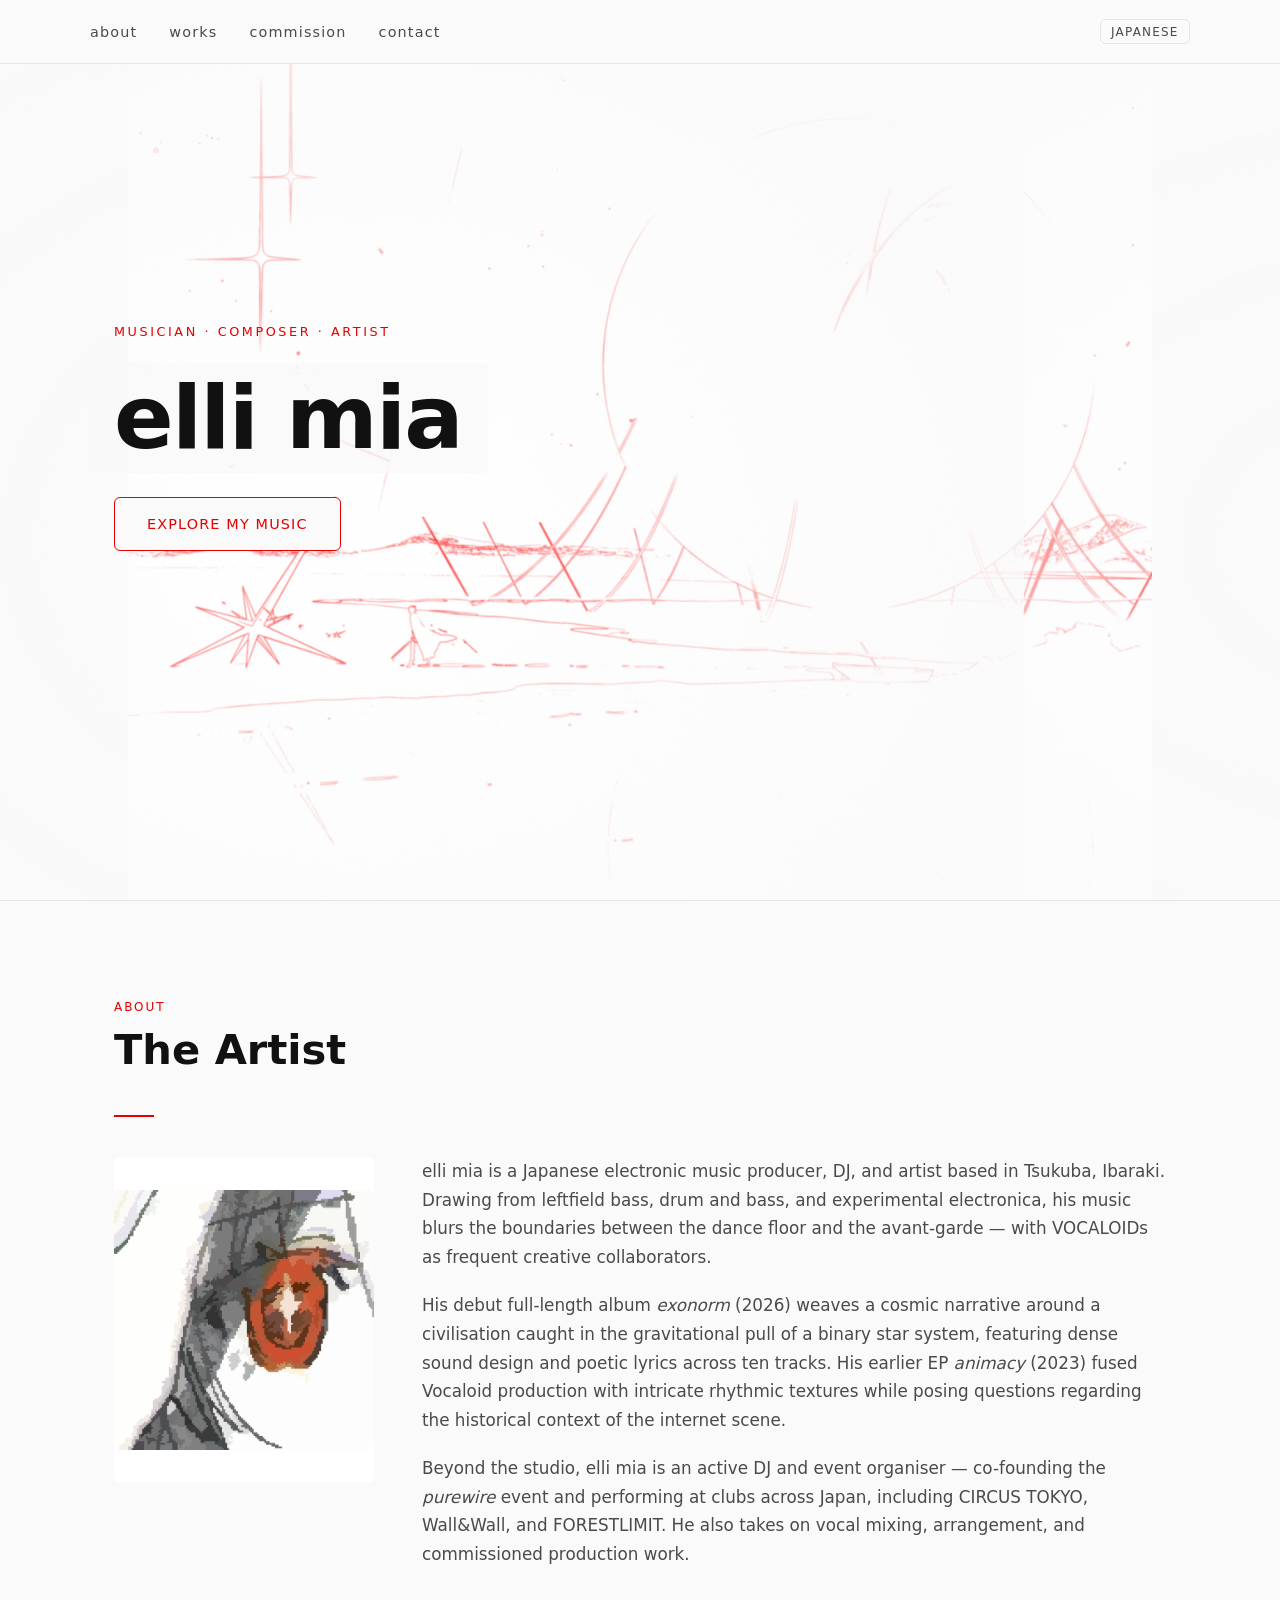
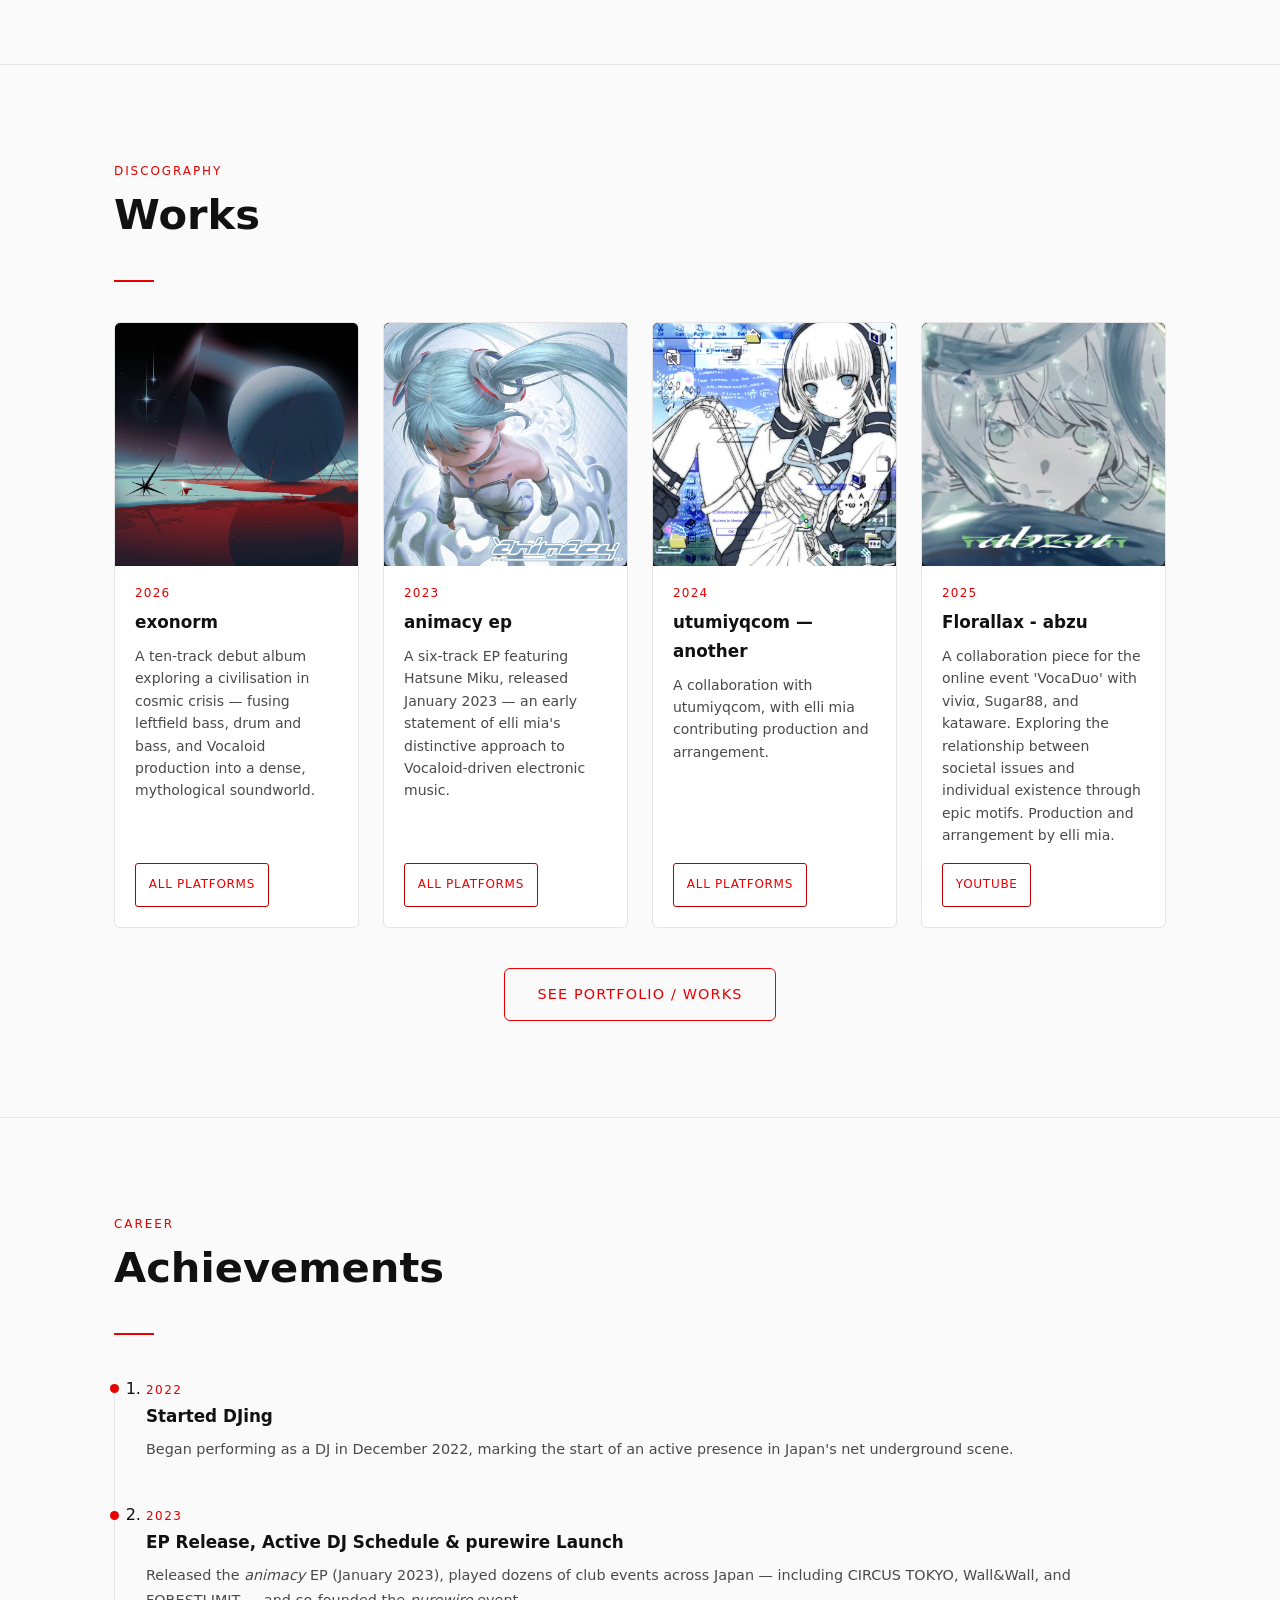
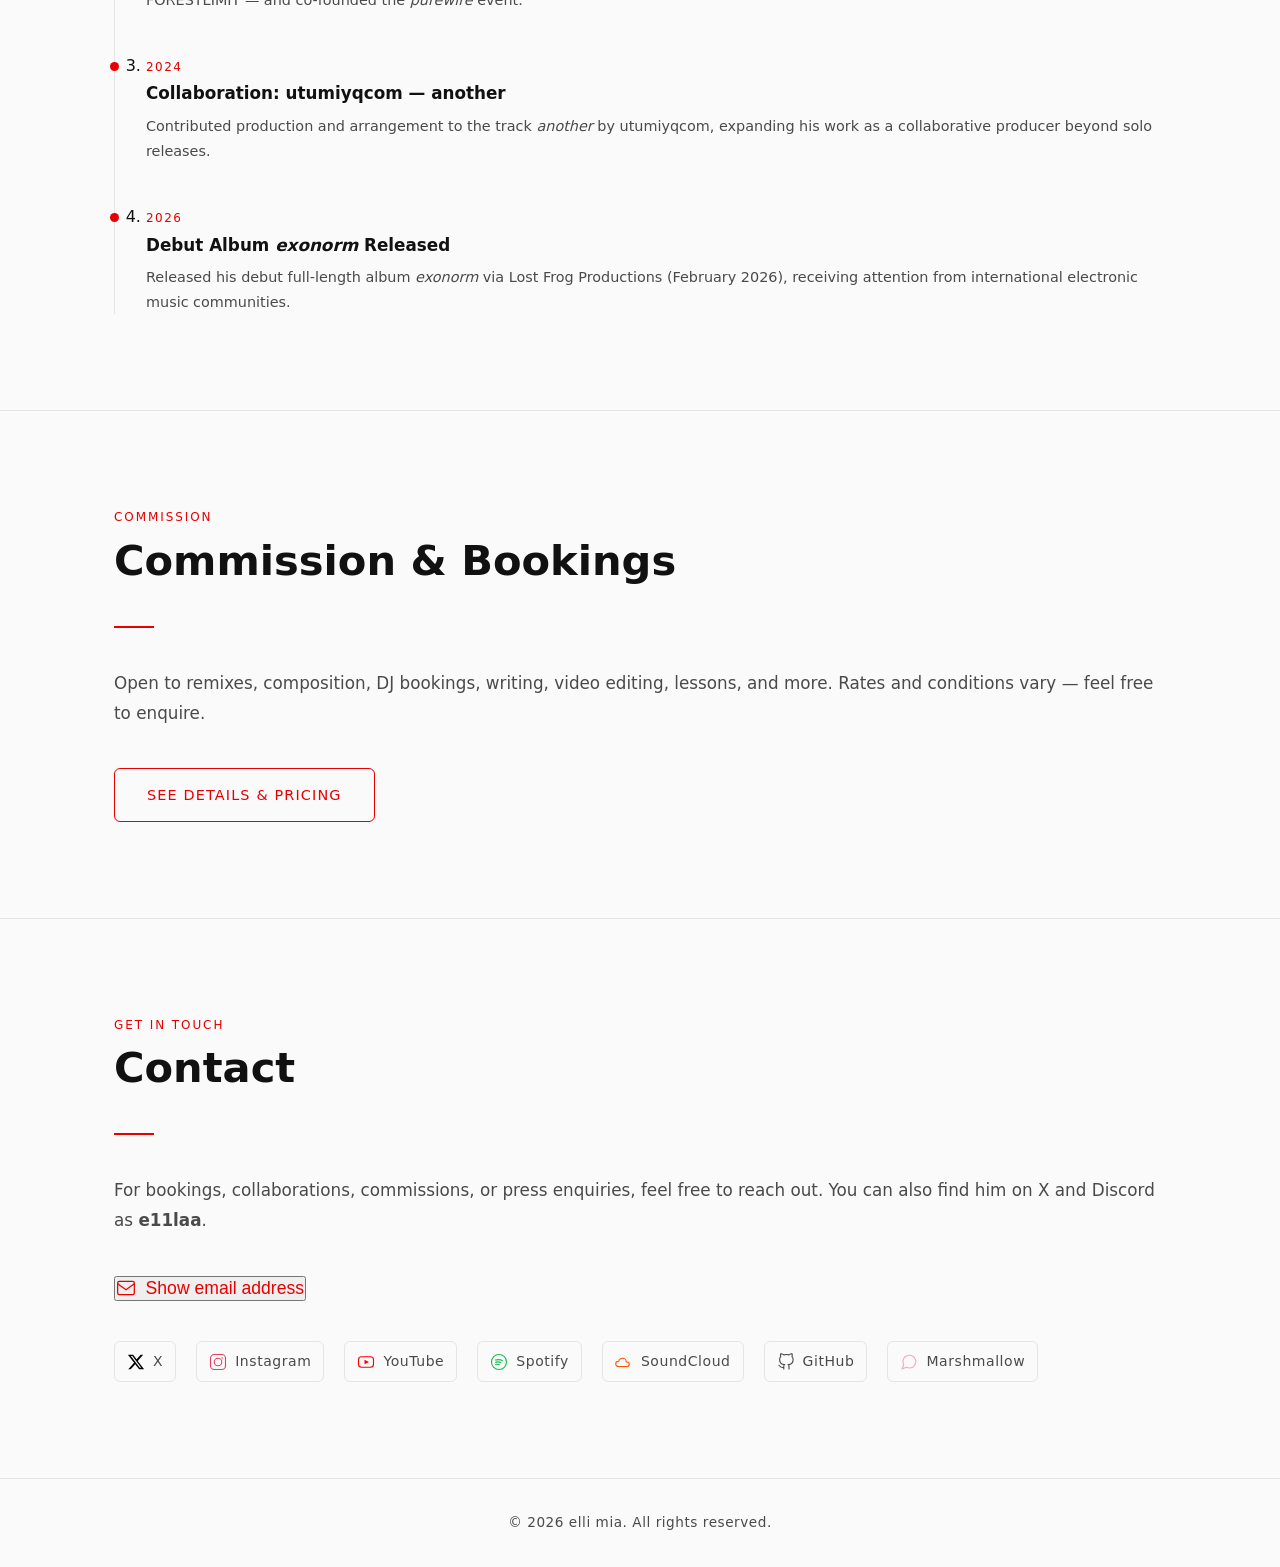
==== commit ee205dcb: "Refine biography and portfolio copy" ====
--- a/index.html
+++ b/index.html
@@ -171,8 +171,8 @@
           <!-- Biography text -->
           <div class="about-text">
             <p data-en="elli mia is a Japanese electronic music producer, DJ, and artist based in Tsukuba, Ibaraki. Drawing from leftfield bass, drum and bass, and experimental electronica, his music blurs the boundaries between the dance floor and the avant-garde — with VOCALOIDs as frequent creative collaborators."
-              data-ja="elli mia（エリエムアイエー）は、茨城県つくば市を拠点とする電子音楽プロデューサー・DJ・アーティスト。正式な読みは「エリエムアイエー」で、検索用の別表記として「ellimia」「エリミア」も使用しています。">
-              elli mia（エリエムアイエー）は、茨城県つくば市を拠点とする電子音楽プロデューサー・DJ・アーティスト。正式な読みは「エリエムアイエー」で、検索用の別表記として「ellimia」「エリミア」も使用しています。
+              data-ja="elli mia（エリエムアイエー）は、茨城県つくば市を拠点とする電子音楽プロデューサー・DJ・アーティスト。">
+              elli mia（エリエムアイエー）は、茨城県つくば市を拠点とする電子音楽プロデューサー・DJ・アーティスト。
             </p>
             <p data-i18n-html="true"
               data-en="His debut full-length album <em>exonorm</em> (2026) weaves a cosmic narrative around a civilisation caught in the gravitational pull of a binary star system, featuring dense sound design and poetic lyrics across ten tracks. His earlier EP <em>animacy</em> (2023) fused Vocaloid production with intricate rhythmic textures while posing questions regarding the historical context of the internet scene."
@@ -180,10 +180,10 @@
               2023年リリースのEP『animacy』では、VOCALOIDプロダクションと精緻なリズムテクスチャーを融合させ、インターネットシーンが抱える歴史的な問題を提起。1stアルバム『exonorm』(2026年)は、連星系の重力に捕らわれた文明の宇宙的危機を描き、緻密なサウンドデザインと詩的な歌詞が交錯する。
             </p>
             <p data-i18n-html="true"
-              data-en="Beyond the studio, elli mia is an active DJ and event organiser — co-founding the <em>purewire</em> event and performing at clubs across Japan, including OctBass, CIRCUS TOKYO, and Wall&amp;Wall. He also takes on vocal mixing, arrangement, and commissioned production work."
-              data-ja="DJ・イベントオーガナイザーとしても活動。自身のイベント『purewire』を共催したほか、OctBass・CIRCUS TOKYO・Wall&amp;Wall・Barフェーダーなど日本各地のクラブで出演。ボーカルミックス・アレンジ・楽曲制作のクライアントワークも行う。">
-              DJ・イベントオーガナイザーとしても活動。自身のイベント『purewire』を共催したほか、OctBass・CIRCUS
-              TOKYO・Wall&amp;Wall・Barフェーダーなど日本各地のクラブで出演。ボーカルミックス・アレンジ・楽曲制作のクライアントワークも行う。
+              data-en="Beyond the studio, elli mia is an active DJ and event organiser — co-founding the <em>purewire</em> event and performing at clubs across Japan, including CIRCUS TOKYO, Wall&amp;Wall, and FORESTLIMIT. He also takes on vocal mixing, arrangement, and commissioned production work."
+              data-ja="DJ・イベントオーガナイザーとしても活動。自身のイベント『purewire』を共催したほか、CIRCUS TOKYO・Wall&amp;Wall・FORESTLIMIT・Barフェーダーなど日本各地のクラブで出演。ボーカルミックス・アレンジ・楽曲制作のクライアントワークも行う。">
+              DJ・イベントオーガナイザーとしても活動。自身のイベント『purewire』を共催したほか、CIRCUS
+              TOKYO・Wall&amp;Wall・FORESTLIMIT・Barフェーダーなど日本各地のクラブで出演。ボーカルミックス・アレンジ・楽曲制作のクライアントワークも行う。
             </p>
           </div>
         </div>
@@ -314,9 +314,9 @@
               data-en="EP Release, Active DJ Schedule &amp; purewire Launch"
               data-ja="EP リリース(2023年1月)、DJ 活動本格化 &amp; purewire 始動">EP リリース(2023年1月)、DJ 活動本格化 &amp; purewire 始動</h3>
             <p class="timeline-desc" data-i18n-html="true"
-              data-en="Released the <em>animacy</em> EP (January 2023), played over a dozen club nights across Japan — including OctBass, CIRCUS TOKYO, and Wall&amp;Wall — and co-founded the <em>purewire</em> event."
-              data-ja="『animacy』EP(2023年1月)をリリース。OctBass・CIRCUS TOKYO・Wall&amp;Wallを含む日本各地で10数本のクラブナイトに出演。自身のイベント『purewire』を共同設立。">
-              『animacy』EP(2023年1月)をリリース。OctBass・CIRCUS TOKYO・Wall&amp;Wallを含む日本各地で10数本のクラブナイトに出演。自身のイベント『purewire』を共同設立。
+              data-en="Released the <em>animacy</em> EP (January 2023), played dozens of club events across Japan — including CIRCUS TOKYO, Wall&amp;Wall, and FORESTLIMIT — and co-founded the <em>purewire</em> event."
+              data-ja="『animacy』EP(2023年1月)をリリース。CIRCUS TOKYO・Wall&amp;Wall・FORESTLIMITを含む日本各地で数十のクラブイベントに出演。自身のイベント『purewire』を共同設立。">
+              『animacy』EP(2023年1月)をリリース。CIRCUS TOKYO・Wall&amp;Wall・FORESTLIMITを含む日本各地で数十のクラブイベントに出演。自身のイベント『purewire』を共同設立。
             </p>
           </li>
 
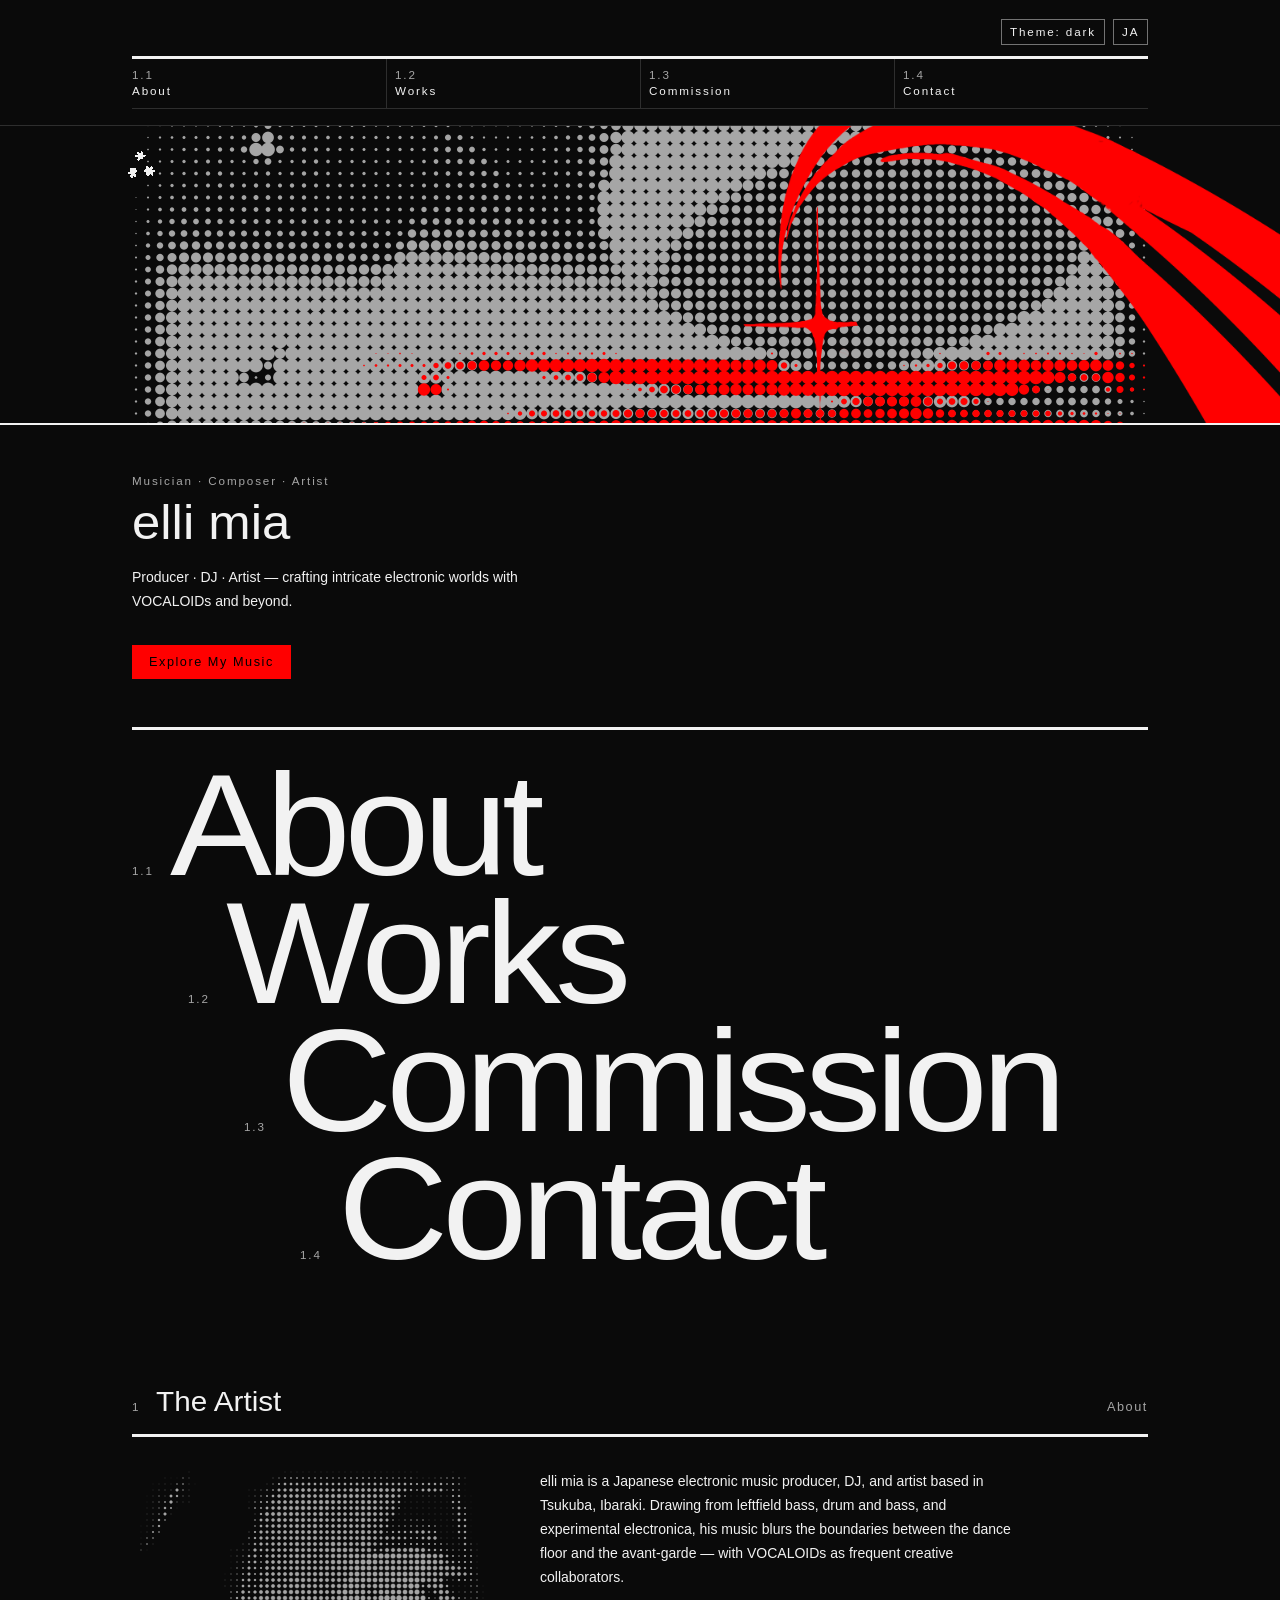
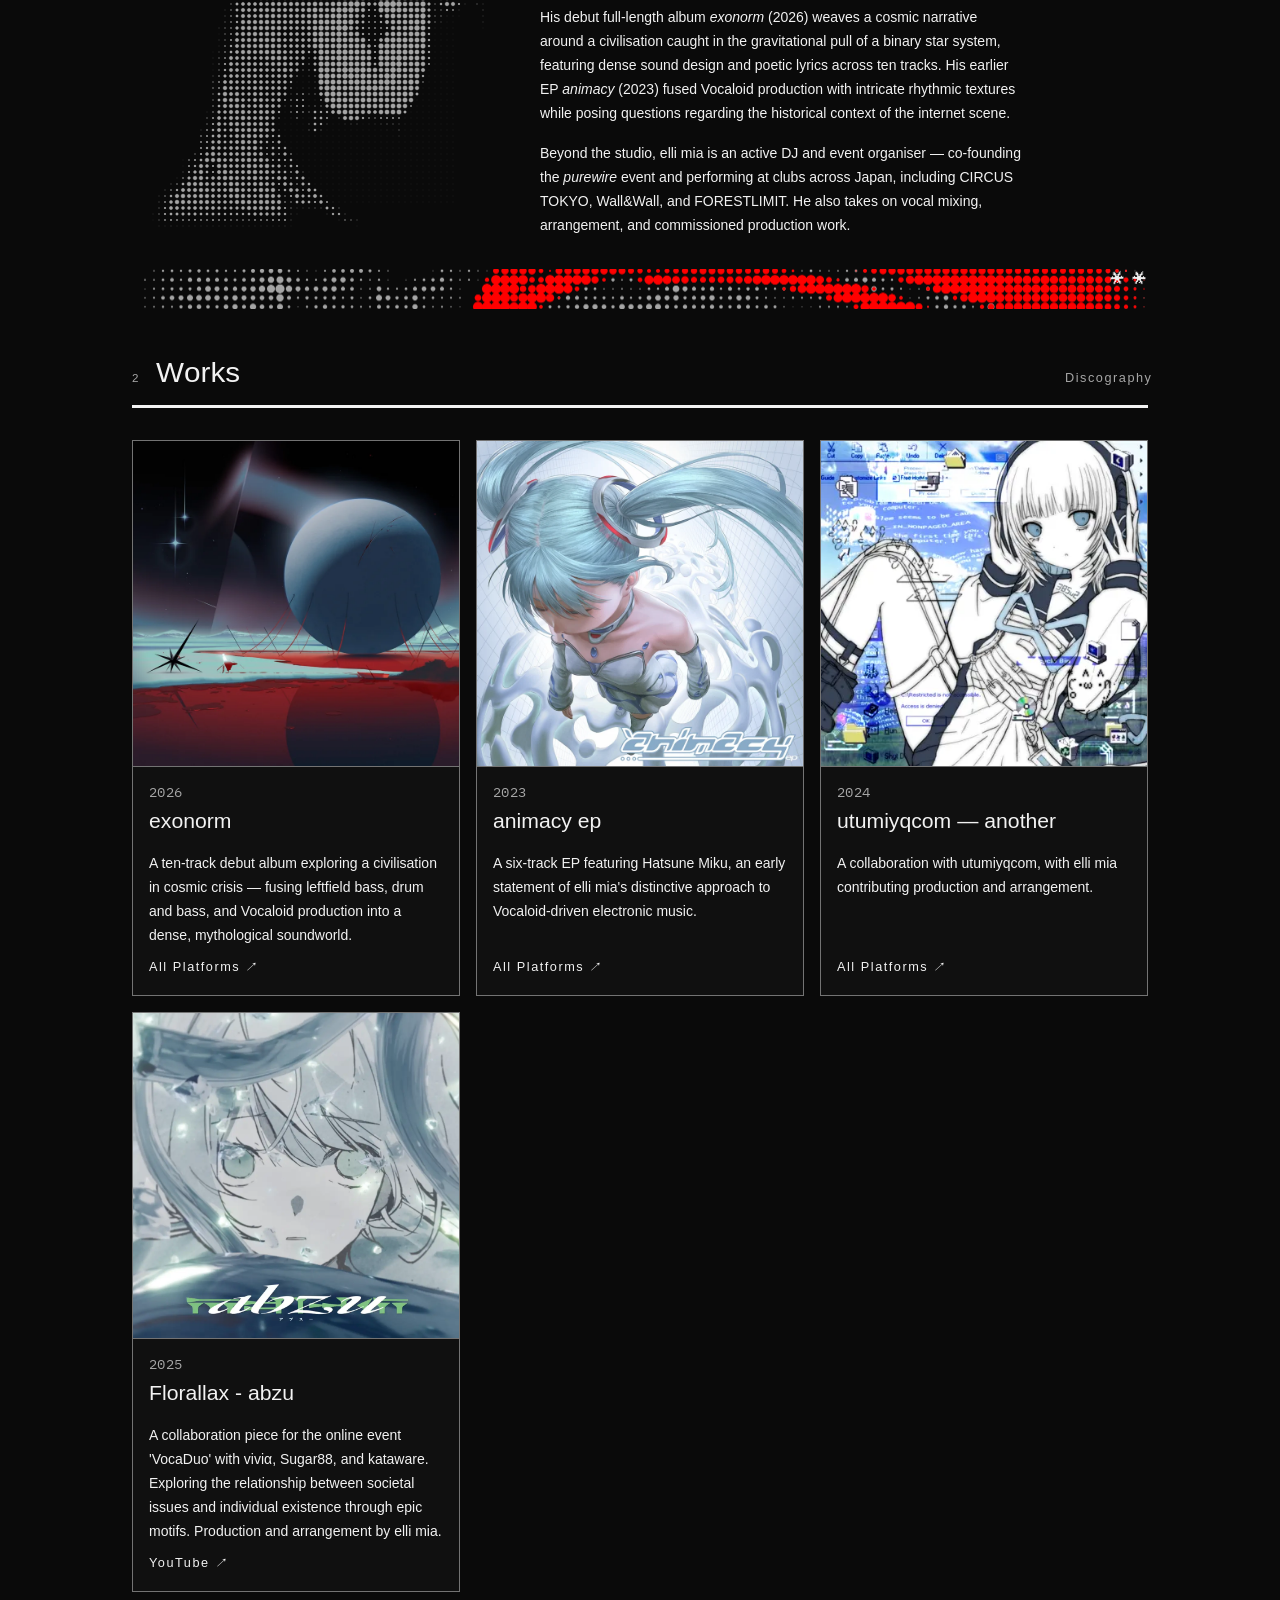
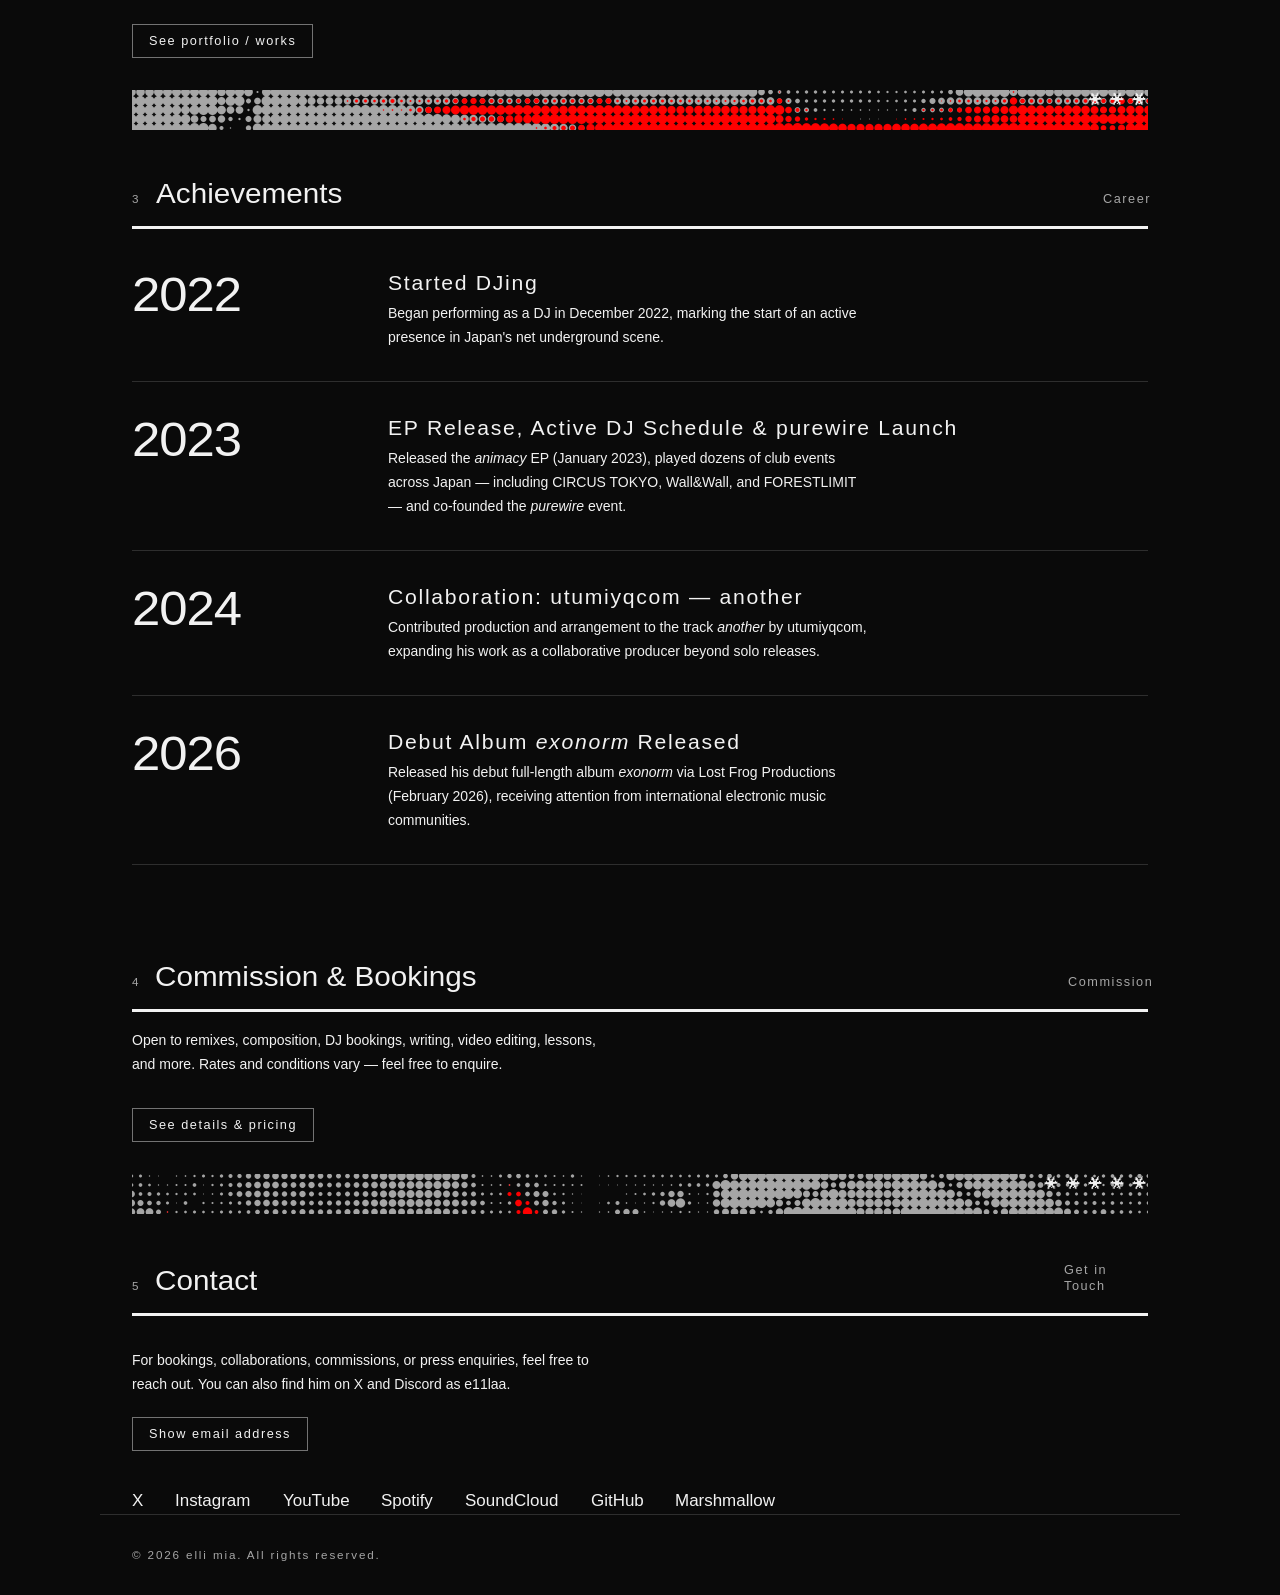
==== commit 9d0951ef: "Redesign site with new design system (dark theme, EN toggle, halftone decoration)" ====
--- a/index.html
+++ b/index.html
@@ -1,42 +1,33 @@
-<!DOCTYPE html>
-<html lang="ja">
-
+<!doctype html>
+<html lang="ja" data-theme="dark" data-st="on" data-tl="B" data-lk="B" data-pv="A" data-wl="B" data-ix="stair" data-dc="on">
 <head>
-  <meta charset="UTF-8" />
-  <meta name="viewport" content="width=device-width, initial-scale=1.0" />
-  <meta name="description"
-    content="elli mia（エリエムアイエー）の公式サイト。茨城県つくば市を拠点に活動する電子音楽プロデューサー・DJ・アーティスト。作品、出演歴、制作依頼情報を掲載しています。" />
-  <!-- Open Graph -->
-  <meta property="og:title" content="elli mia（エリエムアイエー）公式サイト | 電子音楽プロデューサー・DJ" />
-  <meta property="og:description"
-    content="elli mia（エリエムアイエー）の公式サイト。茨城県つくば市を拠点に活動する電子音楽プロデューサー・DJ・アーティスト。作品、出演歴、制作依頼情報を掲載しています。" />
-  <meta property="og:type" content="website" />
-  <meta property="og:url" content="https://ellimia.net/" />
-  <meta property="og:site_name" content="elli mia" />
-  <meta property="og:image" content="https://ellimia.net/images/exonorm-jacket.webp" />
-  <meta property="og:image:alt" content="exonorm cover art" />
-  <!-- Twitter / X Card -->
-  <meta name="twitter:card" content="summary_large_image" />
-  <meta name="twitter:site" content="@e11laa" />
-  <meta name="twitter:title" content="elli mia（エリエムアイエー）公式サイト | 電子音楽プロデューサー・DJ" />
-  <meta name="twitter:description"
-    content="elli mia（エリエムアイエー）の公式サイト。茨城県つくば市を拠点に活動する電子音楽プロデューサー・DJ・アーティスト。作品、出演歴、制作依頼情報を掲載しています。" />
-  <meta name="twitter:image" content="https://ellimia.net/images/exonorm-jacket.webp" />
-  <meta name="twitter:image:alt" content="exonorm cover art" />
-  <link rel="canonical" href="https://ellimia.net/" />
-  <title>elli mia</title>
-  <meta name="theme-color" content="#fafafa">
-  <link rel="manifest" href="/manifest.json" />
-  <link rel="icon" href="/favicon.ico" sizes="any" />
-  <link rel="apple-touch-icon" href="/images/profile.png" />
-  <link rel="preload" as="image" href="images/ellimia-background_new.webp" />
-  <meta name="referrer" content="strict-origin-when-cross-origin" />
-  <link rel="preconnect" href="https://fonts.googleapis.com" />
-  <link rel="preconnect" href="https://fonts.gstatic.com" crossorigin />
-  <link href="https://fonts.googleapis.com/css2?family=Noto+Sans+JP:wght@400;600;700&display=swap" rel="stylesheet" />
-  <link rel="stylesheet" href="css/style.css" />
-  <!-- Structured data -->
-  <script type="application/ld+json">
+<meta charset="utf-8">
+<meta name="viewport" content="width=device-width,initial-scale=1">
+<meta name="theme-color" content="#0a0a0a" media="(prefers-color-scheme: dark)">
+<meta name="theme-color" content="#f2f2f2" media="(prefers-color-scheme: light)">
+<link rel="manifest" href="/manifest.json">
+<link rel="icon" href="/favicon.ico" sizes="any">
+<link rel="apple-touch-icon" href="/images/profile.png">
+<meta name="referrer" content="strict-origin-when-cross-origin">
+<link rel="preconnect" href="https://fonts.googleapis.com">
+<link rel="preconnect" href="https://fonts.gstatic.com" crossorigin>
+<meta content="elli mia（エリエムアイエー）の公式サイト。茨城県つくば市を拠点に活動する電子音楽プロデューサー・DJ・アーティスト。作品、出演歴、制作依頼情報を掲載しています。" name="description"/>
+<meta content="elli mia（エリエムアイエー）公式サイト | 電子音楽プロデューサー・DJ" property="og:title"/>
+<meta content="elli mia（エリエムアイエー）の公式サイト。茨城県つくば市を拠点に活動する電子音楽プロデューサー・DJ・アーティスト。作品、出演歴、制作依頼情報を掲載しています。" property="og:description"/>
+<meta content="website" property="og:type"/>
+<meta content="https://ellimia.net/" property="og:url"/>
+<meta content="elli mia" property="og:site_name"/>
+<meta content="https://ellimia.net/images/exonorm-jacket.webp" property="og:image"/>
+<meta content="exonorm cover art" property="og:image:alt"/>
+<meta content="summary_large_image" name="twitter:card"/>
+<meta content="@e11laa" name="twitter:site"/>
+<meta content="elli mia（エリエムアイエー）公式サイト | 電子音楽プロデューサー・DJ" name="twitter:title"/>
+<meta content="elli mia（エリエムアイエー）の公式サイト。茨城県つくば市を拠点に活動する電子音楽プロデューサー・DJ・アーティスト。作品、出演歴、制作依頼情報を掲載しています。" name="twitter:description"/>
+<meta content="https://ellimia.net/images/exonorm-jacket.webp" name="twitter:image"/>
+<meta content="exonorm cover art" name="twitter:image:alt"/>
+<link href="https://ellimia.net/" rel="canonical"/>
+<title>elli mia</title>
+<script type="application/ld+json">
   {
     "@context": "https://schema.org",
     "@graph": [
@@ -97,418 +88,62 @@
     ]
   }
   </script>
+<link rel="stylesheet" href="https://fonts.googleapis.com/css2?family=Arimo:wght@400;500&family=IBM+Plex+Mono:wght@400&family=Zen+Kaku+Gothic+Antique:wght@400;500;700&family=Zen+Kaku+Gothic+New:wght@400;500;700&family=BIZ+UDPGothic:wght@400;700&family=Special+Elite&display=swap">
+<link rel="stylesheet" href="css/style.css">
 </head>
+<body data-page="index">
 
-<body>
+<svg width="0" height="0" style="position:absolute" aria-hidden="true"><defs>
+<linearGradient id="sg" gradientUnits="userSpaceOnUse" x1="0" y1="0" x2="0" y2="64"><stop offset="0" style="stop-color:var(--silver-1)"/><stop offset=".34" style="stop-color:var(--silver-2)"/><stop offset=".52" style="stop-color:var(--silver-3)"/><stop offset=".76" style="stop-color:var(--silver-4)"/><stop offset="1" style="stop-color:var(--silver-5)"/></linearGradient>
+<filter id="f3" x="-50%" y="-50%" width="200%" height="200%" color-interpolation-filters="sRGB"><feTurbulence type="fractalNoise" baseFrequency=".42" numOctaves="3" seed="7" result="n"/><feDisplacementMap in="SourceGraphic" in2="n" scale="3" xChannelSelector="R" yChannelSelector="G" result="d"/><feComponentTransfer in="d" result="core"><feFuncA type="linear" slope="1.35" intercept="-.05"/></feComponentTransfer><feGaussianBlur in="SourceAlpha" stdDeviation=".5" result="wb"/><feTurbulence type="fractalNoise" baseFrequency=".6" numOctaves="2" seed="19" result="n3"/><feDisplacementMap in="wb" in2="n3" scale="4" xChannelSelector="G" yChannelSelector="B" result="wd"/><feComponentTransfer in="wd" result="spots"><feFuncA type="linear" slope="8" intercept="-3.9"/></feComponentTransfer><feTurbulence type="fractalNoise" baseFrequency="1.2" numOctaves="1" seed="3" result="n2"/><feColorMatrix in="n2" type="matrix" values="0 0 0 0 0  0 0 0 0 0  0 0 0 0 0  0 0 0 3.4 -1.3" result="m"/><feComposite in="spots" in2="m" operator="in" result="sp2"/><feFlood flood-color="#b9b9b9" result="fl"/><feComposite in="fl" in2="sp2" operator="in" result="ink"/><feMerge><feMergeNode in="ink"/><feMergeNode in="core"/></feMerge></filter>
+<filter id="f2" x="-8%" y="-8%" width="116%" height="116%"><feGaussianBlur in="SourceGraphic" stdDeviation=".7" result="b"/><feTurbulence type="fractalNoise" baseFrequency=".07" numOctaves="3" seed="5" result="n"/><feDisplacementMap in="b" in2="n" scale="4" result="d"/><feComponentTransfer><feFuncA type="discrete" tableValues="0 1 1 1"/></feComponentTransfer></filter>
+</defs></svg><noscript><div class="nt" role="note"><span class="label muted">Notice</span><p class="body-sm">このサイトの一部の機能(言語切替・メールアドレス表示)にはJavaScriptが必要です。<br>Some features (language toggle, email reveal) require JavaScript.</p></div></noscript>
+<a class="skip label" href="#main">Skip to main content</a>
+<header class="hd" role="banner"><div class="page hd-in">
+ <a  class="home label" href="index.html" data-go="index">elli mia(トップへ)</a>
+ <button id="menu" type="button" hidden aria-hidden="true"></button>
+ <div class="hd-row"><div class="deco" aria-hidden="true"></div><div class="ctl"><button class="btn label" id="th" type="button">Theme: dark</button><button class="btn label" type="button" aria-label="Switch to English">EN</button></div></div>
+ <nav aria-label="メインナビゲーション"><ul class="nv" id="nv" role="list"><li><a  class="label" href="#about" data-go="about"><span class="num label muted" aria-hidden="true">1.1</span><span class="t">About</span></a></li><li><a  class="label" href="portfolio.html" data-go="works"><span class="num label muted" aria-hidden="true">1.2</span><span class="t">Works</span></a></li><li><a  class="label" href="commission.html" data-go="commission"><span class="num label muted" aria-hidden="true">1.3</span><span class="t">Commission</span></a></li><li><a  class="label" href="#contact" data-go="contact"><span class="num label muted" aria-hidden="true">1.4</span><span class="t">Contact</span></a></li></ul></nav>
+</div></header>
+<div class="dec dband dhero" aria-hidden="true" style="--h:300px;--mi:var(--m-hc_x-i);--mr:var(--m-hc_x-r);--mw:1020px;--mh:336px;--py:50%"><div class="dm"><div class="l i"></div><div class="l r"></div></div><div class="dc"><img class="met red" alt="" src="images/deco/red-ribbon-1aa25bc7.png" style="top:calc(66.6667% - 0.7554 * var(--h));height:150%;left:calc(66.6667% - 0.7242 * var(--h));"><span class="pl c-ink " style="left:24px;top:22px;transform:rotate(-4deg);opacity:1;width:34px;height:auto;"><svg class="stp" viewBox="0 0 64 64" width="64" height="64" aria-hidden="true"><path d="M23.0 15.0L41.0 15.0M27.5 7.2L36.5 22.8M36.5 7.2L27.5 22.8M7.0 45.0L25.0 45.0M11.5 37.2L20.5 52.8M20.5 37.2L11.5 52.8M39.0 45.0L57.0 45.0M43.5 37.2L52.5 52.8M52.5 37.2L43.5 52.8" stroke-width="3.2" stroke-linecap="butt" fill="none"/></svg></span></div></div>
+<main id="main">
+<div class="view page" id="v-index" data-wl="B">
+ <section class="hero" aria-labelledby="h1">
+  <p class="label muted">Musician · Composer · Artist</p>
+  <h1 id="h1" class="display-lg">elli mia</h1>
+  <p class="body tagline">Producer · DJ · Artist — crafting intricate electronic worlds with VOCALOIDs and beyond.</p>
+  <div class="hero-cta"><a  class="bt bt-p label" href="portfolio.html">音楽を聴く</a></div>
+  <ol class="stair" role="list" aria-label="ページ内の目次"><li class="sr-row" style="--i:0"><span class="label muted" aria-hidden="true">1.1</span><a class="sr-a" href="#about">About</a></li><li class="sr-row" style="--i:1"><span class="label muted" aria-hidden="true">1.2</span><a class="sr-a" href="#works">Works</a></li><li class="sr-row" style="--i:2"><span class="label muted" aria-hidden="true">1.3</span><a class="sr-a" href="#commission-cta">Commission</a></li><li class="sr-row" style="--i:3"><span class="label muted" aria-hidden="true">1.4</span><a class="sr-a" href="#contact">Contact</a></li></ol>
+ </section>
+ <section id="about" class="sec" aria-labelledby="about-h">
+  <div class="sec-h"><span class="label muted" aria-hidden="true">1</span><h2 id="about-h" class="display-md">プロフィール</h2><span class="label muted eb">私について</span></div>
+  <div class="about"><div class="portrait hq" role="img" aria-label="elli mia のプロフィール画像(赤い目のアップ、網点)"><div class="hp"></div></div><div class="about-t body"><p>elli mia（エリエムアイエー）は、茨城県つくば市を拠点とする電子音楽プロデューサー・DJ・アーティスト。</p><p>2023年リリースのEP『animacy』では、VOCALOIDプロダクションと精緻なリズムテクスチャーを融合させ、インターネットシーンが抱える歴史的な問題を提起。1stアルバム『exonorm』(2026年)は、連星系の重力に捕らわれた文明の宇宙的危機を描き、緻密なサウンドデザインと詩的な歌詞が交錯する。</p><p>DJ・イベントオーガナイザーとしても活動。自身のイベント『purewire』を共催したほか、CIRCUS TOKYO・Wall&amp;Wall・FORESTLIMIT・Barフェーダーなど日本各地のクラブで出演。ボーカルミックス・アレンジ・楽曲制作のクライアントワークも行う。</p></div></div>
+ </section>
+ <div class="dec dband dstrip" aria-hidden="true" style="--h:40px;--mi:var(--m-bin_v-i);--mr:var(--m-bin_v-r);--mw:1017px;--mh:333px;--py:4%"><div class="dm"><div class="l i"></div><div class="l r"></div></div><div class="dc"><span class="pl c-ink rough" style="left:calc(100% - 40px);top:calc(50%% - 9px);transform:rotate(-3deg);opacity:1;width:18px;height:auto;filter:url(#f3);"><svg class="stp" viewBox="0 0 64 64" width="64" height="64" aria-hidden="true"><path d="M9.0 32.0L55.0 32.0M20.5 12.1L43.5 51.9M43.5 12.1L20.5 51.9" stroke-width="5" stroke-linecap="butt" fill="none"/></svg></span><span class="pl c-ink rough" style="left:calc(100% - 18px);top:calc(50%% - 9px);transform:rotate(2deg);opacity:1;width:18px;height:auto;filter:url(#f3);"><svg class="stp" viewBox="0 0 64 64" width="64" height="64" aria-hidden="true"><path d="M9.0 32.0L55.0 32.0M20.5 12.1L43.5 51.9M43.5 12.1L20.5 51.9" stroke-width="5" stroke-linecap="butt" fill="none"/></svg></span></div></div><section id="works" class="sec" aria-labelledby="works-h">
+  <div class="sec-h"><span class="label muted" aria-hidden="true">2</span><h2 id="works-h" class="display-md">代表作</h2><span class="label muted eb">ディスコグラフィー</span></div>
+  <div class="works-g" data-wl="B"><article class="it"><div class="full"><div class="th"><img src="images/works/jacket-exonorm-efd0c635.webp" alt="exonorm cover art" loading="lazy"></div><div class="tx"><div class="hd2"><span class="data muted yr">2026</span></div><h3 class="ttl display-sm">exonorm</h3><div class="cl"><p class="body desc">宇宙的危機に瀕した文明の神話から現代の問題を描く1stアルバム。レフトフィールドベース、ドラムンベース、ボカロプロダクションを融合させ、深遠なサウンドスケープを展開する。</p></div><div class="lks"><a class="lnk label" href="https://linkco.re/8gCd3fB0" target="_blank" rel="noopener noreferrer">All Platforms<span aria-hidden="true"> ↗</span><span class="sr">(新しいタブで開く)</span></a></div></div></div></article><article class="it"><div class="full"><div class="th"><img src="images/works/jacket-animacy-ep-c9f10ec3.webp" alt="animacy ep cover art" loading="lazy"></div><div class="tx"><div class="hd2"><span class="data muted yr">2023</span></div><h3 class="ttl display-sm">animacy ep</h3><div class="cl"><p class="body desc">初音ミクをフィーチャーした6曲入りEP。VOCALOIDを核にした電子音楽への独自アプローチを打ち出した初期の代表作。</p></div><div class="lks"><a class="lnk label" href="https://linkco.re/QbRPX1Mz" target="_blank" rel="noopener noreferrer">All Platforms<span aria-hidden="true"> ↗</span><span class="sr">(新しいタブで開く)</span></a></div></div></div></article><article class="it"><div class="full"><div class="th"><img src="images/works/jacket-utumiyqcom-another-359d9feb.webp" alt="utumiyqcom — another cover art" loading="lazy"></div><div class="tx"><div class="hd2"><span class="data muted yr">2024</span></div><h3 class="ttl display-sm">utumiyqcom — another</h3><div class="cl"><p class="body desc">utumiyqcomとのコラボレーション作品。elli miaがプロダクション・アレンジを担当。</p></div><div class="lks"><a class="lnk label" href="https://linkco.re/V1qEdmSc" target="_blank" rel="noopener noreferrer">All Platforms<span aria-hidden="true"> ↗</span><span class="sr">(新しいタブで開く)</span></a></div></div></div></article><article class="it"><div class="full"><div class="th"><img src="images/works/jacket-florallax-abzu-e9b4be4f.webp" alt="Florallax - abzu cover art" loading="lazy"></div><div class="tx"><div class="hd2"><span class="data muted yr">2025</span></div><h3 class="ttl display-sm">Florallax - abzu</h3><div class="cl"><p class="body desc">viviα、Sugar88、katawareとの、オンラインイベント『ボカデュオ』での合作。社会が抱える問題とそれをうけた個人の在り方を、叙事詩的モチーフとともに描く。elli miaがプロダクション・アレンジを担当。</p></div><div class="lks"><a class="lnk label" href="https://youtu.be/cW3B8-HhOlM" target="_blank" rel="noopener noreferrer">YouTube<span aria-hidden="true"> ↗</span><span class="sr">(新しいタブで開く)</span></a></div></div></div></article></div>
+  <div class="more"><a  class="bt bt-s label" href="portfolio.html">作品一覧を見る</a></div>
+ </section>
+ <div class="dec dband dstrip" aria-hidden="true" style="--h:40px;--mi:var(--m-st_x-i);--mr:var(--m-st_x-r);--mw:1080px;--mh:45px;--py:50%"><div class="dm"><div class="l i"></div><div class="l r"></div></div><div class="dc"><span class="pl c-ink rough" style="left:calc(100% - 62px);top:calc(50%% - 9px);transform:rotate(-3deg);opacity:1;width:18px;height:auto;filter:url(#f3);"><svg class="stp" viewBox="0 0 64 64" width="64" height="64" aria-hidden="true"><path d="M9.0 32.0L55.0 32.0M20.5 12.1L43.5 51.9M43.5 12.1L20.5 51.9" stroke-width="5" stroke-linecap="butt" fill="none"/></svg></span><span class="pl c-ink rough" style="left:calc(100% - 40px);top:calc(50%% - 9px);transform:rotate(2deg);opacity:1;width:18px;height:auto;filter:url(#f3);"><svg class="stp" viewBox="0 0 64 64" width="64" height="64" aria-hidden="true"><path d="M9.0 32.0L55.0 32.0M20.5 12.1L43.5 51.9M43.5 12.1L20.5 51.9" stroke-width="5" stroke-linecap="butt" fill="none"/></svg></span><span class="pl c-ink rough" style="left:calc(100% - 18px);top:calc(50%% - 9px);transform:rotate(-1deg);opacity:1;width:18px;height:auto;filter:url(#f3);"><svg class="stp" viewBox="0 0 64 64" width="64" height="64" aria-hidden="true"><path d="M9.0 32.0L55.0 32.0M20.5 12.1L43.5 51.9M43.5 12.1L20.5 51.9" stroke-width="5" stroke-linecap="butt" fill="none"/></svg></span></div></div><section id="achievements" class="sec" aria-labelledby="ach-h">
+  <div class="sec-h"><span class="label muted" aria-hidden="true">3</span><h2 id="ach-h" class="display-md">経歴</h2><span class="label muted eb">これまでの実績</span></div>
+  <ol class="tl" role="list"><li class="tl-i"><span class="data muted tl-y">2022</span><div><h3 class="display-sm">DJとして活動開始</h3><p class="body">2022年12月にDJとしてのキャリアをスタート。日本のネット・アンダーグラウンドシーンへの本格的な参入を果たした。</p></div></li><li class="tl-i"><span class="data muted tl-y">2023</span><div><h3 class="display-sm">EP リリース(2023年1月)、DJ 活動本格化 &amp; purewire 始動</h3><p class="body">『animacy』EP(2023年1月)をリリース。CIRCUS TOKYO・Wall&amp;Wall・FORESTLIMITを含む日本各地で数十のクラブイベントに出演。自身のイベント『purewire』を共同設立。</p></div></li><li class="tl-i"><span class="data muted tl-y">2024</span><div><h3 class="display-sm">コラボレーション：utumiyqcom — another</h3><p class="body">utumiyqcom『another』にプロダクション・アレンジとして参加。ソロ活動を超えたコラボレーターとしての側面を広げた。</p></div></li><li class="tl-i"><span class="data muted tl-y">2026</span><div><h3 class="display-sm">デビューアルバム 『exonorm』 リリース</h3><p class="body">Lost Frog Productionsより デビューフルアルバム『exonorm』(2026年2月)をリリース。国際的な電子音楽コミュニティでも注目を集めている。</p></div></li></ol>
+ </section>
+ <section id="commission-cta" class="sec" aria-labelledby="cta-h">
+  <div class="sec-h"><span class="label muted" aria-hidden="true">4</span><h2 id="cta-h" class="display-md">ご依頼・コラボレーション</h2><span class="label muted eb">ご依頼など</span></div>
+  <p class="body" style="margin-top:var(--space-3);max-width:62ch">リミックス・作編曲・DJ出演・執筆・動画編集・DTM講座など、幅広いご依頼をお受けしています。料金・条件はご相談ください。</p>
+  <div class="more"><a  class="bt bt-s label" href="commission.html">詳細・料金を見る</a></div>
+ </section>
+ <div class="dec dband dstrip" aria-hidden="true" style="--h:40px;--mi:var(--m-st_a-i);--mr:var(--m-st_a-r);--mw:1080px;--mh:45px;--py:50%"><div class="dm"><div class="l i"></div><div class="l r"></div></div><div class="dc"><span class="pl c-ink rough" style="left:calc(100% - 106px);top:calc(50%% - 9px);transform:rotate(-3deg);opacity:1;width:18px;height:auto;filter:url(#f3);"><svg class="stp" viewBox="0 0 64 64" width="64" height="64" aria-hidden="true"><path d="M9.0 32.0L55.0 32.0M20.5 12.1L43.5 51.9M43.5 12.1L20.5 51.9" stroke-width="5" stroke-linecap="butt" fill="none"/></svg></span><span class="pl c-ink rough" style="left:calc(100% - 84px);top:calc(50%% - 9px);transform:rotate(2deg);opacity:1;width:18px;height:auto;filter:url(#f3);"><svg class="stp" viewBox="0 0 64 64" width="64" height="64" aria-hidden="true"><path d="M9.0 32.0L55.0 32.0M20.5 12.1L43.5 51.9M43.5 12.1L20.5 51.9" stroke-width="5" stroke-linecap="butt" fill="none"/></svg></span><span class="pl c-ink rough" style="left:calc(100% - 62px);top:calc(50%% - 9px);transform:rotate(-1deg);opacity:1;width:18px;height:auto;filter:url(#f3);"><svg class="stp" viewBox="0 0 64 64" width="64" height="64" aria-hidden="true"><path d="M9.0 32.0L55.0 32.0M20.5 12.1L43.5 51.9M43.5 12.1L20.5 51.9" stroke-width="5" stroke-linecap="butt" fill="none"/></svg></span><span class="pl c-ink rough" style="left:calc(100% - 40px);top:calc(50%% - 9px);transform:rotate(3deg);opacity:1;width:18px;height:auto;filter:url(#f3);"><svg class="stp" viewBox="0 0 64 64" width="64" height="64" aria-hidden="true"><path d="M9.0 32.0L55.0 32.0M20.5 12.1L43.5 51.9M43.5 12.1L20.5 51.9" stroke-width="5" stroke-linecap="butt" fill="none"/></svg></span><span class="pl c-ink rough" style="left:calc(100% - 18px);top:calc(50%% - 9px);transform:rotate(-2deg);opacity:1;width:18px;height:auto;filter:url(#f3);"><svg class="stp" viewBox="0 0 64 64" width="64" height="64" aria-hidden="true"><path d="M9.0 32.0L55.0 32.0M20.5 12.1L43.5 51.9M43.5 12.1L20.5 51.9" stroke-width="5" stroke-linecap="butt" fill="none"/></svg></span></div></div><section id="contact" class="sec" aria-labelledby="ct-h">
+  <div class="sec-h"><span class="label muted" aria-hidden="true">5</span><h2 id="ct-h" class="display-md">お問い合わせ</h2><span class="label muted eb">コンタクト</span></div>
+  <div class="contact-in"><p class="body">ブッキング、コラボレーション、楽曲制作の依頼、取材などのお問い合わせはお気軽にどうぞ。X・Discordは <strong>e11laa</strong> です。</p>
+   <div class="mail" id="mail"><button class="bt label" id="reveal" type="button" aria-label="メールアドレスを表示">メールアドレスを表示</button><span class="data addr">(メールアドレス: 表示後にここへ入る)</span><span class="label muted done" role="status">コピーしました</span></div>
+   <nav aria-label="SNS・外部リンク"><ul class="links" role="list"><li class="lk-r"><a href="https://twitter.com/e11laa" target="_blank" rel="me noopener noreferrer"><span class="nm">X<span class="sr">(新しいタブで開く)</span></span><span class="data muted hs">twitter.com/e11laa ↗</span></a></li><li class="lk-r"><a href="https://www.instagram.com/elix112_/" target="_blank" rel="me noopener noreferrer"><span class="nm">Instagram<span class="sr">(新しいタブで開く)</span></span><span class="data muted hs">instagram.com/elix112_ ↗</span></a></li><li class="lk-r"><a href="https://www.youtube.com/@elli-mia" target="_blank" rel="me noopener noreferrer"><span class="nm">YouTube<span class="sr">(新しいタブで開く)</span></span><span class="data muted hs">youtube.com/@elli-mia ↗</span></a></li><li class="lk-r"><a href="https://open.spotify.com/artist/6jZG2yZgv6K8NjivcnTQMj" target="_blank" rel="me noopener noreferrer"><span class="nm">Spotify<span class="sr">(新しいタブで開く)</span></span><span class="data muted hs">open.spotify.com/artist/6jZG2yZgv6K8NjivcnTQMj ↗</span></a></li><li class="lk-r"><a href="https://soundcloud.com/eli2k3" target="_blank" rel="me noopener noreferrer"><span class="nm">SoundCloud<span class="sr">(新しいタブで開く)</span></span><span class="data muted hs">soundcloud.com/eli2k3 ↗</span></a></li><li class="lk-r"><a href="https://github.com/e11laa" target="_blank" rel="me noopener noreferrer"><span class="nm">GitHub<span class="sr">(新しいタブで開く)</span></span><span class="data muted hs">github.com/e11laa ↗</span></a></li><li class="lk-r"><a href="https://marshmallow-qa.com/ciplaf" target="_blank" rel="me noopener noreferrer"><span class="nm">マシュマロ<span class="sr">(新しいタブで開く)</span></span><span class="data muted hs">marshmallow-qa.com/ciplaf ↗</span></a></li></ul></nav>
+  </div>
+ </section>
+</div>
 
-  <!-- Skip to main content (accessibility) -->
-  <a class="skip-link" href="#main-content">Skip to main content</a>
-
-  <!-- Fallback for JavaScript-disabled browsers -->
-  <noscript>
-    <div style="background:#fff3cd;color:#856404;text-align:center;padding:0.75rem 1rem;font-size:0.875rem;">
-      このサイトの一部の機能 (言語切替・メールアドレス表示) にはJavaScriptが必要です。<br>
-      Some features (language toggle, email reveal) require JavaScript.
-    </div>
-  </noscript>
-
-  <!-- ── Header / Navigation ─────────────────────────────────── -->
-  <header class="site-header" role="banner">
-    <nav class="nav-inner" aria-label="メインナビゲーション" data-aria-en="Main navigation" data-aria-ja="メインナビゲーション">
-      <!-- Mobile hamburger -->
-      <button type="button" class="nav-toggle" id="nav-toggle" aria-controls="nav-links" aria-expanded="false"
-        aria-label="ナビゲーションメニューを開く" data-aria-en="Open navigation menu" data-aria-ja="ナビゲーションメニューを開く">
-        <span class="bar" aria-hidden="true"></span>
-        <span class="bar" aria-hidden="true"></span>
-        <span class="bar" aria-hidden="true"></span>
-      </button>
-
-      <!-- Navigation links -->
-      <ul class="nav-links" id="nav-links" role="list">
-        <li><a href="#about" data-en="About" data-ja="About">About</a></li>
-        <li><a href="portfolio.html" data-en="Works" data-ja="Works">Works</a></li>
-        <li><a href="commission.html" data-en="Commission" data-ja="Commission">Commission</a></li>
-        <li><a href="#contact" data-en="Contact" data-ja="Contact">Contact</a></li>
-      </ul>
-      <button class="lang-toggle" id="lang-toggle" aria-label="Switch to English" type="button" data-current-lang="ja">
-        ENGLISH
-      </button>
-    </nav>
-  </header>
-
-  <!-- ── Main content ────────────────────────────────────────── -->
-  <main id="main-content" tabindex="-1">
-
-    <!-- ── Hero ──────────────────────────────────────────────── -->
-    <section id="hero" aria-labelledby="hero-heading">
-      <div class="container">
-        <div class="hero-content">
-          <span class="hero-eyebrow" data-en="Musician · Composer · Artist"
-            data-ja="Musician · Composer · Artist">Musician · Composer · Artist</span>
-          <h1 class="hero-title" id="hero-heading">elli mia</h1>
-          <p class="hero-tagline"
-            data-en="Producer · DJ · Artist — crafting intricate electronic worlds with VOCALOIDs and beyond."
-            data-ja="プロデューサー・DJ・アーティスト。VOCALOID等を用いた、緻密で深遠な電子音楽の世界を構築。" hidden>
-            Producer · DJ · Artist — crafting intricate electronic worlds with VOCALOIDs and beyond.
-          </p>
-          <a class="btn" href="portfolio.html" data-en="Explore My Music" data-ja="音楽を聴く">音楽を聴く</a>
-        </div>
-      </div>
-    </section>
-
-    <!-- ── About ─────────────────────────────────────────────── -->
-    <section id="about" aria-labelledby="about-heading">
-      <div class="container">
-        <span class="section-label" data-en="About" data-ja="私について">私について</span>
-        <h2 class="section-title" id="about-heading" data-en="The Artist" data-ja="プロフィール">プロフィール</h2>
-        <span class="divider" aria-hidden="true"></span>
-        <div class="about-grid">
-          <!-- Profile image -->
-          <div class="about-image-wrap">
-            <img src="images/profile.png" alt="elli mia portrait" width="320" height="320" loading="lazy" decoding="async"
-              class="about-profile-img" />
-          </div>
-          <!-- Biography text -->
-          <div class="about-text">
-            <p data-en="elli mia is a Japanese electronic music producer, DJ, and artist based in Tsukuba, Ibaraki. Drawing from leftfield bass, drum and bass, and experimental electronica, his music blurs the boundaries between the dance floor and the avant-garde — with VOCALOIDs as frequent creative collaborators."
-              data-ja="elli mia（エリエムアイエー）は、茨城県つくば市を拠点とする電子音楽プロデューサー・DJ・アーティスト。">
-              elli mia（エリエムアイエー）は、茨城県つくば市を拠点とする電子音楽プロデューサー・DJ・アーティスト。
-            </p>
-            <p data-i18n-html="true"
-              data-en="His debut full-length album <em>exonorm</em> (2026) weaves a cosmic narrative around a civilisation caught in the gravitational pull of a binary star system, featuring dense sound design and poetic lyrics across ten tracks. His earlier EP <em>animacy</em> (2023) fused Vocaloid production with intricate rhythmic textures while posing questions regarding the historical context of the internet scene."
-              data-ja="2023年リリースのEP『animacy』では、VOCALOIDプロダクションと精緻なリズムテクスチャーを融合させ、インターネットシーンが抱える歴史的な問題を提起。1stアルバム『exonorm』(2026年)は、連星系の重力に捕らわれた文明の宇宙的危機を描き、緻密なサウンドデザインと詩的な歌詞が交錯する。">
-              2023年リリースのEP『animacy』では、VOCALOIDプロダクションと精緻なリズムテクスチャーを融合させ、インターネットシーンが抱える歴史的な問題を提起。1stアルバム『exonorm』(2026年)は、連星系の重力に捕らわれた文明の宇宙的危機を描き、緻密なサウンドデザインと詩的な歌詞が交錯する。
-            </p>
-            <p data-i18n-html="true"
-              data-en="Beyond the studio, elli mia is an active DJ and event organiser — co-founding the <em>purewire</em> event and performing at clubs across Japan, including CIRCUS TOKYO, Wall&amp;Wall, and FORESTLIMIT. He also takes on vocal mixing, arrangement, and commissioned production work."
-              data-ja="DJ・イベントオーガナイザーとしても活動。自身のイベント『purewire』を共催したほか、CIRCUS TOKYO・Wall&amp;Wall・FORESTLIMIT・Barフェーダーなど日本各地のクラブで出演。ボーカルミックス・アレンジ・楽曲制作のクライアントワークも行う。">
-              DJ・イベントオーガナイザーとしても活動。自身のイベント『purewire』を共催したほか、CIRCUS
-              TOKYO・Wall&amp;Wall・FORESTLIMIT・Barフェーダーなど日本各地のクラブで出演。ボーカルミックス・アレンジ・楽曲制作のクライアントワークも行う。
-            </p>
-          </div>
-        </div>
-      </div>
-    </section>
-
-    <!-- ── Works / Discography ───────────────────────────────── -->
-    <section id="works" aria-labelledby="works-heading">
-      <div class="container">
-        <span class="section-label" data-en="Discography" data-ja="ディスコグラフィー">ディスコグラフィー</span>
-        <h2 class="section-title" id="works-heading" data-en="Works" data-ja="代表作">代表作</h2>
-        <span class="divider" aria-hidden="true"></span>
-        <div class="works-grid">
-
-          <!-- Card 1 -->
-          <article class="work-card" aria-label="exonorm">
-            <div class="work-card-image">
-              <img src="images/exonorm-jacket.webp" alt="exonorm cover art" width="300" height="300" loading="lazy" decoding="async" />
-            </div>
-            <div class="work-card-body">
-              <time datetime="2026" class="work-card-year">2026</time>
-              <h3 class="work-card-title" data-en="exonorm" data-ja="exonorm">exonorm</h3>
-              <p class="work-card-desc" data-i18n-html="true"
-                data-en="A ten-track debut album exploring a civilisation in cosmic crisis — fusing leftfield bass, drum and bass, and Vocaloid production into a dense, mythological soundworld."
-                data-ja="宇宙的危機に瀕した文明の神話から現代の問題を描く1stアルバム。レフトフィールドベース、ドラムンベース、ボカロプロダクションを融合させ、深遠なサウンドスケープを展開する。">
-                宇宙的危機に瀕した文明の神話から現代の問題を描く1stアルバム。レフトフィールドベース、ドラムンベース、ボカロプロダクションを融合させ、深遠なサウンドスケープを展開する。
-              </p>
-              <div class="work-card-links">
-                <a href="https://linkco.re/8gCd3fB0" aria-label="各ストリーミングサービスでexonormを聴く" data-aria-en="Listen to exonorm on streaming platforms" data-aria-ja="各ストリーミングサービスでexonormを聴く"
-                  rel="noopener noreferrer" target="_blank">All Platforms</a>
-              </div>
-            </div>
-          </article>
-
-          <!-- Card 2 -->
-          <article class="work-card" aria-label="animacy ep">
-            <div class="work-card-image">
-              <img src="images/animacy_jacket.webp" alt="animacy ep cover art" width="300" height="300"
-                loading="lazy" decoding="async" />
-            </div>
-            <div class="work-card-body">
-              <time datetime="2023" class="work-card-year">2023</time>
-              <h3 class="work-card-title" data-en="animacy ep" data-ja="animacy ep">animacy ep</h3>
-              <p class="work-card-desc"
-                data-en="A six-track EP featuring Hatsune Miku, released January 2023 — an early statement of elli mia's distinctive approach to Vocaloid-driven electronic music."
-                data-ja="2023年1月にリリースされた、初音ミクをフィーチャーした6曲入りEP。VOCALOIDを核にした電子音楽への独自アプローチを打ち出した初期の代表作。">
-                初音ミクをフィーチャーした6曲入りEP。VOCALOIDを核にした電子音楽への独自アプローチを打ち出した初期の代表作。
-              </p>
-              <div class="work-card-links">
-                <a href="https://linkco.re/QbRPX1Mz" aria-label="各ストリーミングサービスでanimacy epを聴く" data-aria-en="Listen to animacy ep on streaming platforms" data-aria-ja="各ストリーミングサービスでanimacy epを聴く"
-                  rel="noopener noreferrer" target="_blank">All Platforms</a>
-              </div>
-            </div>
-          </article>
-
-          <!-- Card 3 -->
-          <article class="work-card" aria-label="utumiyqcom — another">
-            <div class="work-card-image">
-              <img src="images/another-jacket.webp" alt="utumiyqcom — another cover art" width="300" height="300"
-                loading="lazy" decoding="async" />
-            </div>
-            <div class="work-card-body">
-              <time datetime="2024" class="work-card-year">2024</time>
-              <h3 class="work-card-title" data-en="utumiyqcom — another" data-ja="utumiyqcom — another">utumiyqcom —
-                another</h3>
-              <p class="work-card-desc"
-                data-en="A collaboration with utumiyqcom, with elli mia contributing production and arrangement."
-                data-ja="utumiyqcomとのコラボレーション作品。elli miaがプロダクション・アレンジを担当。">
-                utumiyqcomとのコラボレーション作品。elli miaがプロダクション・アレンジを担当。
-              </p>
-              <div class="work-card-links">
-                <a href="https://linkco.re/V1qEdmSc" aria-label="各ストリーミングサービスでutumiyqcom - anotherを聴く" data-aria-en="Listen to utumiyqcom - another on streaming platforms" data-aria-ja="各ストリーミングサービスでutumiyqcom - anotherを聴く"
-                  rel="noopener noreferrer" target="_blank">All Platforms</a>
-              </div>
-            </div>
-          </article>
-
-          <!-- Card 4 -->
-          <article class="work-card" aria-label="Florallax - abzu">
-            <div class="work-card-image">
-              <img src="images/abzu-jacket.webp" alt="Florallax - abzu cover art" width="300" height="300"
-                loading="lazy" decoding="async" />
-            </div>
-            <div class="work-card-body">
-              <time datetime="2025" class="work-card-year">2025</time>
-              <h3 class="work-card-title" data-en="Florallax - abzu" data-ja="Florallax - abzu">Florallax - abzu</h3>
-              <p class="work-card-desc" data-i18n-html="true"
-                data-en="A collaboration piece for the online event 'VocaDuo' with viviα, Sugar88, and kataware. Exploring the relationship between societal issues and individual existence through epic motifs. Production and arrangement by elli mia."
-                data-ja="viviα、Sugar88、katawareとの、オンラインイベント『ボカデュオ』での合作。社会が抱える問題とそれをうけた個人の在り方を、叙事詩的モチーフとともに描く。elli miaがプロダクション・アレンジを担当。">
-                viviα、Sugar88、katawareとの、オンラインイベント『ボカデュオ』での合作。社会が抱える問題とそれをうけた個人の在り方を、叙事詩的モチーフとともに描く。elli
-                miaがプロダクション・アレンジを担当。
-              </p>
-              <div class="work-card-links">
-                <a href="https://youtu.be/cW3B8-HhOlM" aria-label="YouTubeでFlorallax - abzuを観る" data-aria-en="Watch Florallax - abzu on YouTube" data-aria-ja="YouTubeでFlorallax - abzuを観る"
-                  rel="noopener noreferrer" target="_blank">YouTube</a>
-              </div>
-            </div>
-          </article>
-        </div>
-
-        <div class="commission-cta">
-          <a class="btn" href="portfolio.html" data-en="See portfolio / works" data-ja="作品一覧を見る">作品一覧を見る</a>
-        </div>
-      </div>
-    </section>
-
-    <!-- ── Achievements / Career ─────────────────────────────── -->
-    <section id="achievements" aria-labelledby="achievements-heading">
-      <div class="container">
-        <span class="section-label" data-en="Career" data-ja="これまでの実績">これまでの実績</span>
-        <h2 class="section-title" id="achievements-heading" data-en="Achievements" data-ja="経歴">経歴</h2>
-        <span class="divider" aria-hidden="true"></span>
-        <ol class="timeline" aria-label="実績のタイムライン" data-aria-en="Career timeline" data-aria-ja="実績のタイムライン">
-
-          <li class="timeline-item">
-            <time datetime="2022" class="timeline-year">2022</time>
-            <h3 class="timeline-title" data-en="Started DJing" data-ja="DJとして活動開始">DJとして活動開始</h3>
-            <p class="timeline-desc"
-              data-en="Began performing as a DJ in December 2022, marking the start of an active presence in Japan's net underground scene."
-              data-ja="2022年12月にDJとしてのキャリアをスタート。日本のネット・アンダーグラウンドシーンへの本格的な参入を果たした。">
-              2022年12月にDJとしてのキャリアをスタート。日本のネット・アンダーグラウンドシーンへの本格的な参入を果たした。
-            </p>
-          </li>
-
-          <li class="timeline-item">
-            <time datetime="2023" class="timeline-year">2023</time>
-            <h3 class="timeline-title" data-i18n-html="true"
-              data-en="EP Release, Active DJ Schedule &amp; purewire Launch"
-              data-ja="EP リリース(2023年1月)、DJ 活動本格化 &amp; purewire 始動">EP リリース(2023年1月)、DJ 活動本格化 &amp; purewire 始動</h3>
-            <p class="timeline-desc" data-i18n-html="true"
-              data-en="Released the <em>animacy</em> EP (January 2023), played dozens of club events across Japan — including CIRCUS TOKYO, Wall&amp;Wall, and FORESTLIMIT — and co-founded the <em>purewire</em> event."
-              data-ja="『animacy』EP(2023年1月)をリリース。CIRCUS TOKYO・Wall&amp;Wall・FORESTLIMITを含む日本各地で数十のクラブイベントに出演。自身のイベント『purewire』を共同設立。">
-              『animacy』EP(2023年1月)をリリース。CIRCUS TOKYO・Wall&amp;Wall・FORESTLIMITを含む日本各地で数十のクラブイベントに出演。自身のイベント『purewire』を共同設立。
-            </p>
-          </li>
-
-          <li class="timeline-item">
-            <time datetime="2024" class="timeline-year">2024</time>
-            <h3 class="timeline-title" data-en="Collaboration: utumiyqcom — another"
-              data-ja="コラボレーション：utumiyqcom — another">コラボレーション：utumiyqcom — another</h3>
-            <p class="timeline-desc" data-i18n-html="true"
-              data-en="Contributed production and arrangement to the track <em>another</em> by utumiyqcom, expanding his work as a collaborative producer beyond solo releases."
-              data-ja="utumiyqcom『another』にプロダクション・アレンジとして参加。ソロ活動を超えたコラボレーターとしての側面を広げた。">
-              utumiyqcom『another』にプロダクション・アレンジとして参加。ソロ活動を超えたコラボレーターとしての側面を広げた。
-            </p>
-          </li>
-
-          <li class="timeline-item">
-            <time datetime="2026" class="timeline-year">2026</time>
-            <h3 class="timeline-title" data-i18n-html="true" data-en="Debut Album <em>exonorm</em> Released"
-              data-ja="デビューアルバム 『exonorm』 リリース">デビューアルバム 『exonorm』 リリース</h3>
-            <p class="timeline-desc" data-i18n-html="true"
-              data-en="Released his debut full-length album <em>exonorm</em> via Lost Frog Productions (February 2026), receiving attention from international electronic music communities."
-              data-ja="Lost Frog Productionsより デビューフルアルバム『exonorm』(2026年2月)をリリース。国際的な電子音楽コミュニティでも注目を集めている。">
-              Lost Frog Productionsより デビューフルアルバム『exonorm』(2026年2月)をリリース。国際的な電子音楽コミュニティでも注目を集めている。
-            </p>
-          </li>
-
-        </ol>
-      </div>
-    </section>
-
-    <!-- ── Commission CTA ─────────────────────────────────────────────── -->
-    <section id="commission-cta" aria-labelledby="commission-cta-heading">
-      <div class="container">
-        <span class="section-label" data-en="Commission" data-ja="ご依頼など">ご依頼など</span>
-        <h2 class="section-title" id="commission-cta-heading" data-en="Commission &amp; Bookings"
-          data-ja="ご依頼・コラボレーション">ご依頼・コラボレーション</h2>
-        <span class="divider" aria-hidden="true"></span>
-        <p class="contact-intro" data-i18n-html="true"
-          data-en="Open to remixes, composition, DJ bookings, writing, video editing, lessons, and more. Rates and conditions vary — feel free to enquire."
-          data-ja="リミックス・作編曲・DJ出演・執筆・動画編集・DTM講座など、幅広いご依頼をお受けしています。料金・条件はご相談ください。">
-          リミックス・作編曲・DJ出演・執筆・動画編集・DTM講座など、幅広いご依頼をお受けしています。料金・条件はご相談ください。
-        </p>
-        <a class="btn" href="commission.html" data-en="See details &amp; pricing" data-ja="詳細・料金を見る">詳細・料金を見る</a>
-      </div>
-    </section>
-
-    <!-- ── Contact ────────────────────────────────────────────── -->
-    <section id="contact" aria-labelledby="contact-heading">
-      <div class="container">
-        <span class="section-label" data-en="Get in Touch" data-ja="コンタクト">コンタクト</span>
-        <h2 class="section-title" id="contact-heading" data-en="Contact" data-ja="お問い合わせ">お問い合わせ</h2>
-        <span class="divider" aria-hidden="true"></span>
-        <p class="contact-intro" data-i18n-html="true"
-          data-en="For bookings, collaborations, commissions, or press enquiries, feel free to reach out. You can also find him on X and Discord as <strong>e11laa</strong>."
-          data-ja="ブッキング、コラボレーション、楽曲制作の依頼、取材などのお問い合わせはお気軽にどうぞ。X・Discordは <strong>e11laa</strong> です。">
-          ブッキング、コラボレーション、楽曲制作の依頼、取材などのお問い合わせはお気軽にどうぞ。X・Discordは <strong>e11laa</strong> です。
-        </p>
-
-        <!-- Email — reveal on click -->
-        <div class="contact-email-wrap">
-          <button class="contact-email btn-reveal-email" id="reveal-email-btn" aria-label="メールアドレスを表示" data-aria-en="Show email address" data-aria-ja="メールアドレスを表示"
-            type="button">
-            <!-- Envelope icon -->
-            <svg width="20" height="20" viewBox="0 0 24 24" fill="none" stroke="currentColor" stroke-width="1.5"
-              aria-hidden="true">
-              <rect x="2" y="4" width="20" height="16" rx="2" />
-              <path d="m2 7 10 7 10-7" />
-            </svg>
-            <span data-en="Show email address" data-ja="メールアドレスを表示">メールアドレスを表示</span>
-          </button>
-          <a class="contact-email" id="contact-email-link" href="#" aria-label="elli miaにメールを送る" data-aria-en="Send an email to elli mia" data-aria-ja="elli miaにメールを送る" hidden>
-            <svg width="20" height="20" viewBox="0 0 24 24" fill="none" stroke="currentColor" stroke-width="1.5"
-              aria-hidden="true">
-              <rect x="2" y="4" width="20" height="16" rx="2" />
-              <path d="m2 7 10 7 10-7" />
-            </svg>
-            <span id="contact-email-text"></span>
-          </a>
-        </div>
-
-        <!-- Social media links -->
-        <nav aria-label="各種ソーシャルリンク" data-aria-en="Social media links" data-aria-ja="各種ソーシャルリンク">
-          <ul class="social-links" role="list">
-
-            <li>
-              <a class="social-link" href="https://twitter.com/e11laa" aria-label="X (Twitter)でelli miaをフォロー" data-aria-en="Follow elli mia on X (Twitter)" data-aria-ja="X (Twitter)でelli miaをフォロー"
-                rel="me noopener noreferrer" target="_blank">
-                <!-- X (Twitter) icon -->
-                <svg width="18" height="18" viewBox="0 0 24 24" fill="#000000" aria-hidden="true">
-                  <path
-                    d="M18.244 2.25h3.308l-7.227 8.26 8.502 11.24H16.17l-5.214-6.817L4.99 21.75H1.68l7.73-8.835L1.254 2.25H8.08l4.713 6.231zm-1.161 17.52h1.833L7.084 4.126H5.117z" />
-                </svg>
-                X
-              </a>
-            </li>
-
-            <li>
-              <a class="social-link" href="https://www.instagram.com/elix112_/"
-                aria-label="Instagramでelli miaをフォロー" data-aria-en="Follow elli mia on Instagram" data-aria-ja="Instagramでelli miaをフォロー" rel="me noopener noreferrer" target="_blank">
-                <!-- Instagram icon -->
-                <svg width="18" height="18" viewBox="0 0 24 24" fill="none" stroke="#E4405F" stroke-width="1.5"
-                  aria-hidden="true">
-                  <rect x="2" y="2" width="20" height="20" rx="5" />
-                  <circle cx="12" cy="12" r="5" />
-                  <circle cx="17.5" cy="6.5" r="1" fill="#E4405F" stroke="none" />
-                </svg>
-                Instagram
-              </a>
-            </li>
-
-            <li>
-              <a class="social-link" href="https://www.youtube.com/@elli-mia" aria-label="YouTubeでelli miaをチャンネル登録" data-aria-en="Follow elli mia on YouTube" data-aria-ja="YouTubeでelli miaをチャンネル登録"
-                rel="me noopener noreferrer" target="_blank">
-                <!-- YouTube icon -->
-                <svg width="18" height="18" viewBox="0 0 24 24" fill="none" stroke="#FF0000" stroke-width="1.5"
-                  aria-hidden="true">
-                  <rect x="2" y="5" width="20" height="14" rx="4" />
-                  <polygon points="10,9 16,12 10,15" fill="#FF0000" stroke="none" />
-                </svg>
-                YouTube
-              </a>
-            </li>
-
-            <li>
-              <a class="social-link" href="https://open.spotify.com/artist/6jZG2yZgv6K8NjivcnTQMj"
-                aria-label="Spotifyでelli miaを聴く" data-aria-en="Listen to elli mia on Spotify" data-aria-ja="Spotifyでelli miaを聴く" rel="me noopener noreferrer" target="_blank">
-                <!-- Spotify icon -->
-                <svg width="18" height="18" viewBox="0 0 24 24" fill="none" stroke="#1DB954" stroke-width="1.5"
-                  aria-hidden="true">
-                  <circle cx="12" cy="12" r="10" />
-                  <path d="M7 9.5c3 -1 7 -1 10 1" />
-                  <path d="M7 12.5c2.5 -0.8 5.5 -0.8 8 0.5" />
-                  <path d="M7 15.5c2 -0.6 4 -0.6 6 0.2" />
-                </svg>
-                Spotify
-              </a>
-            </li>
-
-            <li>
-              <a class="social-link" href="https://soundcloud.com/eli2k3" aria-label="SoundCloudでelli miaを聴く" data-aria-en="Listen to elli mia on SoundCloud" data-aria-ja="SoundCloudでelli miaを聴く"
-                rel="me noopener noreferrer" target="_blank">
-                <!-- SoundCloud icon -->
-                <svg width="18" height="18" viewBox="0 0 24 24" fill="none" stroke="#FF5500" stroke-width="1.5"
-                  aria-hidden="true">
-                  <path
-                    d="M1 14.5c0-1.93 1.57-3.5 3.5-3.5a3.5 3.5 0 0 1 .5.04C5.37 8.77 7.5 7 10 7c2.76 0 5 2.24 5 5h1a3 3 0 1 1 0 6H4.5A3.5 3.5 0 0 1 1 14.5z" />
-                </svg>
-                SoundCloud
-              </a>
-            </li>
-
-            <li>
-              <a class="social-link" href="https://github.com/e11laa" aria-label="GitHubでelli miaをチェック" data-aria-en="Check elli mia on GitHub" data-aria-ja="GitHubでelli miaをチェック"
-                rel="me noopener noreferrer" target="_blank">
-                <!-- GitHub icon -->
-                <svg width="18" height="18" viewBox="0 0 24 24" fill="none" stroke="currentColor" stroke-width="1.5"
-                  aria-hidden="true">
-                  <path
-                    d="M9 19c-5 1.5-5-2.5-7-3m14 6v-3.87a3.37 3.37 0 0 0-.94-2.61c3.14-.35 6.44-1.54 6.44-7A5.44 5.44 0 0 0 20 4.77 5.07 5.07 0 0 0 19.91 1S18.73.65 16 2.48a13.38 13.38 0 0 0-7 0C6.27.65 5.09 1 5.09 1A5.07 5.07 0 0 0 5 4.77a5.44 5.44 0 0 0-1.5 3.78c0 5.42 3.3 6.61 6.44 7A3.37 3.37 0 0 0 9 18.13V22" />
-                </svg>
-                GitHub
-              </a>
-            </li>
-
-            <li>
-              <a class="social-link" href="https://marshmallow-qa.com/ciplaf"
-                aria-label="マシュマロで匿名メッセージを送る" data-aria-en="Send anonymous messages via Marshmallow" data-aria-ja="マシュマロで匿名メッセージを送る" rel="me noopener noreferrer" target="_blank">
-                <!-- Marshmallow icon -->
-                <svg width="18" height="18" viewBox="0 0 24 24" fill="none" stroke="#F5A9B8" stroke-width="1.5"
-                  aria-hidden="true">
-                  <path
-                    d="M21 11.5a8.38 8.38 0 0 1-.9 3.8 8.5 8.5 0 0 1-7.6 4.7 8.38 8.38 0 0 1-3.8-.9L3 21l1.9-5.7a8.38 8.38 0 0 1-.9-3.8 8.5 8.5 0 0 1 4.7-7.6 8.38 8.38 0 0 1 3.8-.9h.5a8.48 8.48 0 0 1 8 8v.5z" />
-                </svg>
-                <span data-en="Marshmallow" data-ja="マシュマロ">マシュマロ</span>
-              </a>
-            </li>
-
-          </ul>
-        </nav>
-      </div>
-    </section>
-
-  </main>
-
-  <!-- ── Footer ─────────────────────────────────────────────── -->
-  <footer class="site-footer" role="contentinfo">
-    <div class="container">
-      <p data-en="© 2026 elli mia. All rights reserved." data-ja="© 2026 elli mia. All rights reserved.">&#169; 2026
-        elli mia. All rights reserved.</p>
-    </div>
-  </footer>
-
-  <script src="js/main.js"></script>
+</main>
+<footer class="ft page"><p class="label muted">© 2026 elli mia. All rights reserved.</p></footer>
+<script src="js/main.js"></script>
 </body>
-
 </html>
--- a/css/style.css
+++ b/css/style.css
@@ -1,937 +1,323 @@
-/* ============================================================
-   style.css - elli mia personal portfolio
-   Light elegant theme, mobile-first, no external dependencies
-   ============================================================ */
-
-/* Variables */
-:root {
-  --bg: #fafafa;
-  /* Off-white background */
-  --bg-card: #ffffff;
-  /* Pure white for cards */
-  --bg-nav: rgba(250, 250, 250, 0.92);
-  --text: #111111;
-  /* Deepest gray, almost black */
-  --text-muted: #4a4a4a;
-  /* Darker gray for secondary text */
-  --accent: #e60000;
-  /* Red accent */
-  --accent-dim: #b30000;
-  /* Slightly darker red for hovers */
-  --border: #e5e5e5;
-  /* Light gray borders */
-  --nav-h: 64px;
-  --section-gap: 6rem;
-  --radius: 6px;
-  --transition: 0.3s ease;
+
+:root,[data-theme=dark]{--ground:#0a0a0a;--surface:#101010;--surface-raised:#161616;--ink:#f2f2f2;--ink-muted:#a6a6a6;--line:#2e2e2e;--line-strong:#737373;--red:#ff0000;--on-red:#000000;--silver-1:#f7f7f7;--silver-2:#8d8d8d;--silver-3:#ececec;--silver-4:#6b6b6b;--silver-5:#cfcfcf;--font-mono:"IBM Plex Mono", ui-monospace, SFMono-Regular, Menlo, Consolas, monospace;--font-sans:"Helvetica Neue", Helvetica, Arimo, Arial, "Zen Kaku Gothic Antique", sans-serif;--font-serif:"BIZ UDPMincho", "Hiragino Mincho ProN", "Yu Mincho", serif;--font-sans-kana:"Zen Kaku Gothic New", "Zen Kaku Gothic Antique", sans-serif;--font-deco-typewriter:"Special Elite", "Courier Prime", "Courier New", monospace;--space-1:4px;--space-2:8px;--space-3:16px;--space-4:32px;--space-5:48px;--space-6:96px;--radius-0:0px}[data-theme=light]{--ground:#f2f2f2;--surface:#ffffff;--surface-raised:#e6e6e6;--ink:#0d0d0d;--ink-muted:#595959;--line:#cccccc;--line-strong:#7a7a7a;--red:#cc0000;--on-red:#ffffff;--silver-1:#9a9a9a;--silver-2:#3a3a3a;--silver-3:#8c8c8c;--silver-4:#222222;--silver-5:#6a6a6a}
+.display-xl{font-family:var(--font-sans);font-size:240px;line-height:204px;font-weight:500;letter-spacing:-0.04em}
+.display-tab{font-family:var(--font-sans);font-size:144px;line-height:128px;font-weight:500;letter-spacing:-0.04em}
+.display-lg{font-family:var(--font-sans);font-size:48px;line-height:52px;font-weight:500;letter-spacing:normal}
+.display-md{font-family:var(--font-sans);font-size:28px;line-height:32px;font-weight:500;letter-spacing:normal}
+.display-sm{font-family:var(--font-sans);font-size:20px;line-height:28px;font-weight:500;letter-spacing:normal}
+.body{font-family:var(--font-sans);font-size:14px;line-height:24px;font-weight:400;letter-spacing:normal}
+.body-sm{font-family:var(--font-sans);font-size:12px;line-height:20px;font-weight:400;letter-spacing:normal}
+.label{font-family:var(--font-sans);font-size:11px;line-height:16px;font-weight:500;letter-spacing:0.16em}
+.data{font-family:var(--font-mono);font-size:13px;line-height:20px;font-weight:400;letter-spacing:normal}
+.deco-mincho{font-family:var(--font-serif);font-size:14px;line-height:24px;font-weight:400;letter-spacing:0.04em}
+:root{--s5:var(--space-5);--s6:var(--space-6)}
+
+*,*::before,*::after{box-sizing:border-box}
+html{scroll-behavior:smooth}
+body{margin:0;background:var(--ground);color:var(--ink);font-family:var(--font-sans)}
+h1,h2,h3,p,dl,dd,ol,ul{margin:0;padding:0;font-weight:inherit}
+ul,ol{list-style:none}
+a{color:inherit;text-decoration:none}
+button{font:inherit;color:inherit}
+:focus-visible{outline:2px solid var(--ink);outline-offset:2px}
+.muted{color:var(--ink-muted)}
+.sr{position:absolute;width:1px;height:1px;overflow:hidden;clip:rect(0,0,0,0);white-space:nowrap}
+.skip{position:absolute;left:-999px;top:0;background:var(--ink);color:var(--ground);padding:8px 16px;z-index:10}
+.skip:focus{left:0}
+.page{max-width:1080px;margin:0 auto;padding:0 var(--space-3)}
+@media(min-width:720px){.page{padding:0 var(--space-4)}}
+
+
+/* header */
+.hd-in{padding-bottom:var(--space-3)}
+.furniture{display:flex;justify-content:space-between;padding-top:var(--space-3);color:var(--ink-muted)}
+.hd-row{display:flex;flex-wrap:wrap;align-items:center;gap:var(--space-2) var(--space-4);padding-top:var(--space-3)}
+.brand{font-weight:500}
+.nv{display:flex;gap:var(--space-3);flex-wrap:wrap}
+.nv a{display:inline-block;padding:var(--space-1) 0;border-bottom:2px solid transparent}
+.nv a:hover{border-bottom-color:var(--line-strong)}
+.nv a.cur{border-bottom-color:var(--ink)}
+.ctl{display:flex;gap:var(--space-2);flex-wrap:wrap;margin-left:auto}
+.btn{background:none;border:1px solid var(--line-strong);padding:var(--space-1) var(--space-2);cursor:pointer;border-radius:var(--radius-0)}
+.btn:hover{border-color:var(--ink)}
+
+/* band (decoration) */
+.band{position:relative;overflow:hidden;height:360px;border-top:1px solid var(--line);border-bottom:1px solid var(--line)}
+.band-t{position:absolute;margin:0;white-space:nowrap;text-transform:uppercase;top:-20px;left:max(var(--space-3),calc((100vw - 1080px) / 2 + var(--space-4)))}
+.band-t span{display:block}
+@media(max-width:719px){.band{height:220px}.band-t{font-size:120px;line-height:102px;top:-10px}}
+
+/* sections */
+main.page{padding-bottom:var(--s6)}
+.top{padding-top:var(--s5)}
+.top h1{margin:var(--space-2) 0 var(--space-4)}
+.lead{max-width:62ch}
+.intro-dl{margin-top:var(--space-4);border-top:3px solid var(--ink)}
+.intro-dl>div{display:grid;gap:var(--space-1);padding:var(--space-3) 0;border-bottom:1px solid var(--line)}
+@media(min-width:720px){.intro-dl>div{grid-template-columns:200px 1fr;gap:var(--space-3)}}
+.intro-dl dd{max-width:62ch}
+.sec,.what,.cta{margin-top:var(--s5)}
+@media(min-width:720px){.sec,.what,.cta{margin-top:var(--s6)}}
+.sec-h{display:flex;align-items:baseline;gap:var(--space-3);padding-bottom:var(--space-3);border-bottom:3px solid var(--ink)}
+.cnt{margin-left:auto}
+
+/* index (対応領域) */
+.ix{padding-top:var(--space-4)}
+.ix-r{display:flex;align-items:baseline;gap:var(--space-3)}
+.ix-a{display:block}
+.ix-t{display:block;font-weight:500;letter-spacing:-.02em}
+.ix-d{display:block;max-width:44ch}
+.ix-a:hover .ix-t{text-decoration:underline;text-decoration-thickness:.05em;text-underline-offset:.1em}
+[data-ix=stair] .ix-r{margin-left:calc(var(--i) * 24px);margin-bottom:var(--space-3)}
+[data-ix=stair] .ix-t{font-size:32px;line-height:36px}
+@media(min-width:720px){
+ [data-ix=stair] .ix-r{margin-left:calc(var(--i) * 64px);margin-bottom:var(--space-2)}
+ [data-ix=stair] .ix-a{display:flex;align-items:baseline;gap:var(--space-4)}
+ [data-ix=stair] .ix-t{font-size:40px;line-height:44px}
+ [data-ix=stair] .ix-d{padding-bottom:6px}
 }
-
-/* Reset and base */
-*,
-*::before,
-*::after {
-  box-sizing: border-box;
-  margin: 0;
-  padding: 0;
+[data-ix=table] .ix{padding-top:0}
+[data-ix=table] .ix-r{border-bottom:1px solid var(--line);padding:var(--space-3) 0}
+[data-ix=table] .fo{width:32px;flex:none}
+[data-ix=table] .ix-a{flex:1;display:grid;gap:var(--space-1)}
+[data-ix=table] .ix-t{font-size:28px;line-height:32px}
+@media(min-width:720px){[data-ix=table] .ix-a{grid-template-columns:minmax(0,1fr) minmax(0,1fr);gap:var(--space-4);align-items:baseline}}
+
+/* works list */
+.list{margin-top:0}
+.it{border-bottom:1px solid var(--line)}
+.mk{display:inline-block;width:8px;height:8px;background:var(--red);margin-right:var(--space-2);vertical-align:middle}
+.ttl{font-size:20px;line-height:28px;font-weight:500;font-family:var(--font-sans)}
+.hd2{margin-bottom:var(--space-1)}
+.meta>div{display:grid;grid-template-columns:48px 1fr;gap:var(--space-2);padding:2px 0}
+.meta dd{color:var(--ink)}
+.desc{max-width:62ch;margin-top:var(--space-2)}
+.cl{margin-top:var(--space-2)}
+.lks{margin-top:var(--space-2);display:flex;gap:var(--space-3);flex-wrap:wrap}
+.lnk{display:inline-block;padding:var(--space-1) 0;text-decoration:underline;text-decoration-thickness:1px;text-underline-offset:.25em}
+.lnk:hover{text-decoration-thickness:2px}
+.th{aspect-ratio:1/1;background:var(--surface-raised);overflow:hidden}
+.th img{width:100%;height:100%;object-fit:cover;display:block}
+.ph{display:flex;align-items:center;justify-content:center;border:1px dashed var(--line-strong);background:
+ linear-gradient(to top right,transparent calc(50% - .5px),var(--line) calc(50% - .5px),var(--line) calc(50% + .5px),transparent calc(50% + .5px)),
+ linear-gradient(to bottom right,transparent calc(50% - .5px),var(--line) calc(50% - .5px),var(--line) calc(50% + .5px),transparent calc(50% + .5px)),var(--surface-raised)}
+.ph .label{background:var(--surface-raised);padding:0 var(--space-1);color:var(--ink-muted)}
+.sm{display:none}
+
+/* A ledger */
+[data-wl=A] .it{padding:var(--space-3) 0}
+[data-wl=A] .full{display:grid;grid-template-columns:96px 1fr;gap:var(--space-3)}
+[data-wl=A] .full.nt{grid-template-columns:1fr}
+@media(min-width:720px){
+ [data-wl=A] .full{grid-template-columns:128px 1fr;gap:var(--space-4)}
+ [data-wl=A] .full.nt{grid-template-columns:128px 1fr}
+ [data-wl=A] .full.nt::before{content:""}
+ [data-wl=A] .tx{display:grid;grid-template-columns:minmax(0,5fr) minmax(0,7fr);column-gap:var(--space-4)}
+ [data-wl=A] .tx>.hd2,[data-wl=A] .tx>.ttl{grid-column:1}
+ [data-wl=A] .tx>.cl{grid-column:2;grid-row:1 / span 3}
+ [data-wl=A] .tx>.lks{grid-column:1}
+ [data-wl=A] .cl .desc{margin-top:var(--space-2)}
 }
-
-html {
-  scroll-behavior: smooth;
-  scroll-padding-top: var(--nav-h);
-  font-size: 16px;
+/* B cards */
+[data-wl=B] .list{display:grid;grid-template-columns:repeat(auto-fill,minmax(260px,1fr));gap:var(--space-3);padding-top:var(--space-4)}
+[data-wl=B] .it{border:1px solid var(--line-strong);background:var(--surface);display:flex}
+[data-wl=B] .full{display:flex;flex-direction:column;width:100%}
+[data-wl=B] .tx{padding:var(--space-3);flex:1;display:flex;flex-direction:column}
+[data-wl=B] .lks{margin-top:auto;padding-top:var(--space-2)}
+[data-wl=B] .th{border-bottom:1px solid var(--line-strong)}
+/* C index */
+[data-wl=C] .sm{display:grid;grid-template-columns:112px 1fr 24px;align-items:baseline;gap:var(--space-2);width:100%;background:none;border:0;padding:var(--space-3) 0;text-align:left;cursor:pointer}
+[data-wl=C] .sm:hover .sm-t{text-decoration:underline;text-decoration-thickness:.05em;text-underline-offset:.15em}
+[data-wl=C] .full{display:none;padding:0 0 var(--space-3) 120px}
+[data-wl=C] .it.open .full{display:block}
+[data-wl=C] .it.open .sm-x{transform:rotate(45deg)}
+[data-wl=C] .th{width:96px;margin-bottom:var(--space-2)}
+[data-wl=C] .hd2,[data-wl=C] .ttl{display:none}
+@media(max-width:719px){[data-wl=C] .full{padding-left:0}}
+
+/* cta */
+.cta .body{margin-top:var(--space-3);max-width:62ch}
+.cta-b{display:flex;gap:var(--space-2);flex-wrap:wrap;margin-top:var(--space-4)}
+.bt{display:inline-block;padding:var(--space-2) var(--space-3);border:1px solid var(--line-strong)}
+.bt-p{background:var(--red);color:var(--on-red);border-color:var(--red)}
+.bt-p:hover{outline:2px solid var(--ink);outline-offset:2px}
+.bt-s:hover{border-color:var(--ink)}
+.ft{padding-top:var(--space-4);padding-bottom:var(--space-4);border-top:1px solid var(--line)}
+
+/* ---- shared additions for index / commission ---- */
+.hd-row .menu{display:none}
+@media(max-width:719px){
+ .hd-row .menu{display:inline-block}
+ .nv{display:none;width:100%;flex-direction:column;gap:0;order:5}
+ .nv.open{display:flex}
+ .nv a{padding:var(--space-2) 0}
 }
-
-[hidden] {
-  display: none !important;
+.hero{padding-top:var(--s5)}
+.hero h1{margin:var(--space-2) 0 var(--space-3)}
+.tagline{max-width:52ch}
+.hero-cta{margin-top:var(--space-4)}
+/* stair links */
+.stair{display:none;margin-top:var(--s5);border-top:3px solid var(--ink);padding:var(--space-4) 0 var(--space-3)}
+[data-st=on] .stair{display:grid}
+.sr-row{display:flex;align-items:baseline;gap:var(--space-3);margin-left:calc(var(--i) * 24px)}
+@media(min-width:720px){.sr-row{margin-left:calc(var(--i) * 56px)}}
+.sr-a{font-size:64px;line-height:60px;font-weight:500;letter-spacing:-.04em}
+@media(min-width:720px){.sr-a{font-size:144px;line-height:128px}}
+.sr-a:hover{text-decoration:underline;text-decoration-thickness:.05em;text-underline-offset:.08em}
+/* about */
+.about{display:grid;gap:var(--space-4);padding-top:var(--space-4)}
+@media(min-width:720px){.about{grid-template-columns:240px 1fr;gap:var(--s5)}}
+.portrait{width:100%;max-width:240px;aspect-ratio:1/1;border:1px solid var(--line-strong);overflow:hidden}
+.portrait img{width:100%;height:100%;object-fit:cover;display:block}
+.about-t p{max-width:62ch}
+.about-t p+p{margin-top:var(--space-3)}
+.eb{margin-left:auto}
+.works-g{display:grid;grid-template-columns:repeat(auto-fill,minmax(260px,1fr));gap:var(--space-3);padding-top:var(--space-4)}
+.more{margin-top:var(--space-4)}
+/* timeline */
+.tl{padding-top:var(--space-2)}
+.tl-i{display:grid;gap:var(--space-1);padding:var(--space-3) 0;border-bottom:1px solid var(--line)}
+@media(min-width:720px){.tl-i{grid-template-columns:200px 1fr;gap:var(--space-3)}}
+.tl-i p{max-width:62ch;margin-top:var(--space-1)}
+[data-tl=B] .tl-i{padding:var(--space-4) 0}
+[data-tl=B] .tl-y{font-family:var(--font-sans);font-size:48px;line-height:52px;font-weight:500;color:var(--ink);letter-spacing:-.02em}
+@media(min-width:720px){[data-tl=B] .tl-i{grid-template-columns:240px 1fr}}
+/* contact */
+.contact-in{padding-top:var(--space-4)}
+.contact-in p{max-width:62ch}
+.contact-in strong{font-weight:500}
+.mail{margin-top:var(--space-3);display:flex;align-items:center;gap:var(--space-3);flex-wrap:wrap;min-height:44px}
+.mail .bt{cursor:pointer;background:none;color:var(--ink)}
+.mail .bt:hover{border-color:var(--ink)}
+.mail[data-on=true] .bt{display:none}
+.mail .addr,.mail .done{display:none}
+.mail[data-on=true] .addr,.mail[data-on=true] .done{display:inline}
+.links{margin-top:var(--space-4)}
+.lk-r{display:grid;grid-template-columns:minmax(0,1fr) auto;gap:var(--space-3);align-items:baseline;padding:var(--space-2) 0;border-bottom:1px solid var(--line)}
+.lk-r a{display:contents}
+.lk-r .nm{font-size:20px;line-height:28px;font-weight:500}
+.lk-r:hover .nm{text-decoration:underline;text-underline-offset:.15em;text-decoration-thickness:.05em}
+[data-lk=A] .links{border-top:3px solid var(--ink)}
+[data-lk=B] .links{display:flex;flex-wrap:wrap;gap:var(--space-1) var(--space-4)}
+[data-lk=B] .lk-r{display:block;border:0;padding:0}
+[data-lk=B] .lk-r a{display:inline-block;padding:var(--space-1) 0;text-decoration:underline;text-underline-offset:.25em}
+[data-lk=B] .lk-r .nm{font-size:inherit;font-weight:inherit;line-height:inherit}
+[data-lk=B] .lk-r .hs{display:none}
+/* commission */
+.back{display:inline-block;margin-top:var(--space-4);padding:var(--space-1) 0;text-decoration:underline;text-underline-offset:.25em}
+.intro-p{max-width:62ch;margin-top:var(--space-4)}
+.price{margin-top:var(--space-4)}
+.price [data-v]{display:none}
+[data-pv=A] .price [data-v=A],[data-pv=B] .price [data-v=B],[data-pv=C] .price [data-v=C]{display:block}
+.tbl-wrap{overflow-x:auto;border-top:3px solid var(--ink)}
+.tbl-wrap:focus-visible{outline-offset:-2px}
+.pt{border-collapse:collapse;width:100%;min-width:640px}
+.pt th{text-align:left;padding:var(--space-2) var(--space-3) var(--space-2) 0;border-bottom:1px solid var(--line-strong)}
+.pt td{padding:var(--space-3) var(--space-3) var(--space-3) 0;border-bottom:1px solid var(--line);vertical-align:top}
+.pt td:first-child{font-weight:500}
+.pt td.pr{white-space:nowrap}
+.pr b{font-weight:500}
+.rows{border-top:3px solid var(--ink)}
+.rw{display:grid;gap:var(--space-1);padding:var(--space-3) 0;border-bottom:1px solid var(--line)}
+@media(min-width:720px){.rw{grid-template-columns:minmax(0,5fr) minmax(0,5fr) minmax(0,6fr);gap:var(--space-4);align-items:baseline}}
+.rw .tp{font-size:20px;line-height:28px;font-weight:500}
+.rw .pr{font-size:16px;line-height:24px;font-weight:500}
+.cds{display:grid;grid-template-columns:repeat(auto-fill,minmax(260px,1fr));gap:var(--space-3)}
+.cd{border:1px solid var(--line-strong);background:var(--surface);padding:var(--space-3);display:flex;flex-direction:column;gap:var(--space-2)}
+.cd .tp{font-size:20px;line-height:28px;font-weight:500}
+.cd .pr{font-size:16px;line-height:24px;font-weight:500;padding:var(--space-2) 0;border-top:1px solid var(--line);border-bottom:1px solid var(--line)}
+.cd .nt{color:var(--ink-muted)}
+.wx{display:inline-block;transform-origin:left center;white-space:nowrap}
+@media(max-width:719px){
+ .sr-a{font-size:44px;line-height:46px}
+ .sr-row{margin-left:calc(var(--i) * 14px)}
+ .lk-r{grid-template-columns:minmax(0,1fr)}
+ .lk-r .hs{word-break:break-all}
 }
 
-/* Screen reader only */
-.sr-only {
-  position: absolute;
-  width: 1px;
-  height: 1px;
-  padding: 0;
-  margin: -1px;
-  overflow: hidden;
-  clip: rect(0, 0, 0, 0);
-  white-space: nowrap;
-  border: 0;
-}
-
-body {
-  background-color: var(--bg);
-  color: var(--text);
-  font-family: system-ui, -apple-system, BlinkMacSystemFont, "Segoe UI",
-    Roboto, Oxygen, Ubuntu, sans-serif;
-  line-height: 1.7;
-  min-height: 100vh;
-}
-
-html[lang="ja"] body {
-  font-family: "Noto Sans JP", system-ui, -apple-system, BlinkMacSystemFont, "Segoe UI",
-    Roboto, Oxygen, Ubuntu, sans-serif;
-}
-
-img {
-  display: block;
-  max-width: 100%;
-  height: auto;
-}
-
-a {
-  color: var(--accent);
-  text-decoration: none;
-  transition: color var(--transition);
-}
-
-a:hover,
-a:focus-visible {
-  color: var(--text);
-}
-
-ul {
-  list-style: none;
-}
-
-/* Skip-to-content accessibility */
-.skip-link {
-  position: absolute;
-  top: -3rem;
-  left: 0;
-  background: var(--accent);
-  color: var(--bg);
-  padding: 0.5rem 1rem;
-  font-weight: 700;
-  z-index: 9999;
-  transition: top var(--transition);
-}
-
-.skip-link:focus {
-  top: 0;
-}
-
-/* Navigation */
-.site-header {
-  position: fixed;
-  top: 0;
-  left: 0;
-  right: 0;
-  height: var(--nav-h);
-  background: var(--bg-nav);
-  backdrop-filter: blur(8px);
-  -webkit-backdrop-filter: blur(8px);
-  border-bottom: 1px solid var(--border);
-  z-index: 100;
-  display: flex;
-  align-items: center;
-  padding: 0 1.5rem;
-}
-
-.nav-inner {
-  width: 100%;
-  max-width: 1100px;
-  margin: 0 auto;
-  display: flex;
-  align-items: center;
-  justify-content: space-between;
-}
-
-.nav-links {
-  display: flex;
-  gap: 2rem;
-  align-items: center;
-}
-
-.nav-links a {
-  color: var(--text-muted);
-  font-size: 0.9rem;
-  letter-spacing: 0.08em;
-  text-transform: lowercase;
-  transition: color var(--transition);
-}
-
-.nav-links a:hover,
-.nav-links a:focus-visible,
-.nav-links a.active {
-  color: var(--accent);
-}
-
-.nav-links a.nav-active {
-  color: var(--accent);
-}
-
-/* Hamburger button */
-.nav-toggle {
-  display: none;
-  background: none;
-  border: none;
-  cursor: pointer;
-  padding: 0.25rem;
-  color: var(--text);
-  flex-direction: column;
-  gap: 5px;
-  align-items: center;
-  justify-content: center;
-}
-
-.nav-toggle .bar {
-  display: block;
-  width: 24px;
-  height: 2px;
-  background: currentColor;
-  border-radius: 2px;
-  transition: transform var(--transition), opacity var(--transition);
-}
-
-.nav-toggle[aria-expanded="true"] .bar:nth-child(1) {
-  transform: translateY(7px) rotate(45deg);
-}
-
-.nav-toggle[aria-expanded="true"] .bar:nth-child(2) {
-  opacity: 0;
-}
-
-.nav-toggle[aria-expanded="true"] .bar:nth-child(3) {
-  transform: translateY(-7px) rotate(-45deg);
-}
-
-/* Layout helpers */
-.container {
-  width: 100%;
-  max-width: 1100px;
-  margin: 0 auto;
-  padding: 0 1.5rem;
-}
-
-section {
-  padding: var(--section-gap) 0;
-}
-
-.section-label {
-  display: block;
-  font-size: 0.75rem;
-  letter-spacing: 0.16em;
-  text-transform: uppercase;
-  color: var(--accent);
-  margin-bottom: 0.5rem;
-}
-
-.section-title {
-  font-size: clamp(1.8rem, 4vw, 2.6rem);
-  font-weight: 700;
-  line-height: 1.2;
-  margin-bottom: 2.5rem;
-}
-
-.divider {
-  display: block;
-  width: 2.5rem;
-  height: 2px;
-  background: var(--accent);
-  margin-bottom: 2.5rem;
-}
-
-/* Hero */
-#hero {
-  min-height: 100svh;
-  display: flex;
-  align-items: center;
-  padding-top: var(--nav-h);
-  background:
-    radial-gradient(ellipse at 35% 60%, rgba(250, 250, 250, 0.16) 10%, var(--bg) 80%),
-    url("../images/ellimia-background_new.webp") no-repeat center center;
-  background-size: 80%;
-  background-color: var(--bg);
-}
-
-.hero-content {
-  max-width: 680px;
-}
-
-.hero-eyebrow {
-  display: inline-block;
-  font-size: 0.8rem;
-  letter-spacing: 0.2em;
-  text-transform: uppercase;
-  color: var(--accent);
-  margin-bottom: 1.25rem;
-}
-
-.hero-title {
-  font-size: 4rem;
-  font-size: clamp(2.8rem, 8vw, 5.5rem);
-  font-weight: 700;
-  line-height: 1.05;
-  margin-bottom: 1.5rem;
-  letter-spacing: -0.02em;
-  background-color: rgba(250, 250, 250, 0.85);
-  width: fit-content;
-  padding: 0.1em 0.3em;
-  margin-left: -0.3em;
-  border-radius: 4px;
-}
-
-.hero-tagline {
-  font-size: clamp(1rem, 2.5vw, 1.2rem);
-  color: var(--text-muted);
-  max-width: 520px;
-  margin-bottom: 2.5rem;
-  line-height: 1.8;
-}
-
-.commission-return-link {
-  margin: 0 0 1.25rem;
-}
-
-.commission-return-link a {
-  color: var(--text-muted);
-  font-size: 0.95rem;
-}
-
-.commission-return-link a:hover,
-.commission-return-link a:focus-visible {
-  color: var(--accent);
-}
-
-
-.btn {
-  display: inline-block;
-  padding: 0.85rem 2rem;
-  background-color: var(--bg);
-  border: 1px solid var(--accent);
-  color: var(--accent);
-  font-size: 0.9rem;
-  letter-spacing: 0.08em;
-  text-transform: uppercase;
-  border-radius: var(--radius);
-  transition: background var(--transition), color var(--transition);
-}
-
-.btn:hover,
-.btn:focus-visible {
-  background: var(--accent);
-  color: var(--bg);
-}
-
-/* About */
-#about {
-  border-top: 1px solid var(--border);
-}
-
-.about-grid {
-  display: grid;
-  grid-template-columns: 1fr;
-  gap: 3rem;
-}
-
-.about-image-wrap {
-  aspect-ratio: 4 / 5;
-  background: var(--bg-card);
-  border-radius: var(--radius);
-  overflow: hidden;
-  display: flex;
-  align-items: center;
-  justify-content: center;
-  max-width: 360px;
-}
-
-
-
-.about-text p {
-  color: var(--text-muted);
-  margin-bottom: 1.25rem;
-  font-size: 1.05rem;
-}
-
-.about-text p:last-child {
-  margin-bottom: 0;
-}
-
-/* Works / Discography */
-#works {
-  border-top: 1px solid var(--border);
-}
-
-.works-grid {
-  display: grid;
-  grid-template-columns: repeat(auto-fill, minmax(240px, 1fr));
-  gap: 1.5rem;
-}
-
-.work-card {
-  background: var(--bg-card);
-  border: 1px solid var(--border);
-  border-radius: var(--radius);
-  overflow: hidden;
-  display: flex;
-  flex-direction: column;
-  transition: border-color var(--transition), transform var(--transition);
-}
-
-.work-card:hover {
-  border-color: var(--accent-dim);
-  transform: translateY(-4px);
-}
-
-.work-card-image {
-  aspect-ratio: 1;
-  background: #1c1c1c;
-  display: flex;
-  align-items: center;
-  justify-content: center;
-  color: var(--text-muted);
-  font-size: 0.8rem;
-  letter-spacing: 0.04em;
-}
-
-.work-card-image svg {
-  opacity: 0.3;
-}
-
-.portfolio-placeholder-image {
-  background: var(--bg-card);
-  border-bottom: 1px solid var(--border);
-}
-
-.portfolio-placeholder-image span {
-  color: var(--text-muted);
-  font-size: 0.75rem;
-  letter-spacing: 0.08em;
-  line-height: 1.4;
-  padding: 0 1rem;
-  text-align: center;
-  text-transform: uppercase;
-}
-
-.work-card-body {
-  padding: 1.1rem 1.25rem 1.25rem;
-  display: flex;
-  flex: 1;
-  flex-direction: column;
-}
-
-.work-card-year {
-  font-size: 0.75rem;
-  letter-spacing: 0.1em;
-  color: var(--accent);
-  margin-bottom: 0.3rem;
-}
-
-.work-card-title {
-  font-size: 1.05rem;
-  font-weight: 600;
-  margin-bottom: 0.5rem;
-}
-
-.work-card-desc {
-  font-size: 0.875rem;
-  color: var(--text-muted);
-  line-height: 1.6;
-  margin-bottom: 1rem;
-}
-
-.work-card-links {
-  display: flex;
-  gap: 0.75rem;
-  flex-wrap: wrap;
-  margin-top: auto;
-}
-
-.work-card-links a {
-  font-size: 0.75rem;
-  letter-spacing: 0.06em;
-  text-transform: uppercase;
-  color: var(--accent);
-  border: 1px solid var(--accent-dim);
-  padding: 0.5rem 0.8rem;
-  min-height: 44px;
-  display: inline-flex;
-  align-items: center;
-  border-radius: 3px;
-  transition: background var(--transition), color var(--transition);
-}
-
-.work-card-links a:hover,
-.work-card-links a:focus-visible {
-  background: var(--accent);
-  color: var(--bg);
-  border-color: var(--accent);
-}
-
-/* Achievements / Career */
-#achievements {
-  border-top: 1px solid var(--border);
-}
-
-.timeline {
-  position: relative;
-  padding-left: 2rem;
-}
-
-.timeline::before {
-  content: "";
-  position: absolute;
-  left: 0;
-  top: 0.6rem;
-  bottom: 0;
-  width: 1px;
-  background: var(--border);
-}
-
-.timeline-item {
-  position: relative;
-  margin-bottom: 2.5rem;
-}
-
-.timeline-item:last-child {
-  margin-bottom: 0;
-}
-
-.timeline-item::before {
-  content: "";
-  position: absolute;
-  left: -2rem;
-  top: 0.6rem;
-  width: 9px;
-  height: 9px;
-  border-radius: 50%;
-  background: var(--accent);
-  transform: translateX(calc(-50% + 0.5px));
-}
-
-.timeline-year {
-  font-size: 0.75rem;
-  letter-spacing: 0.12em;
-  text-transform: uppercase;
-  color: var(--accent);
-  margin-bottom: 0.25rem;
-}
-
-.timeline-title {
-  font-size: 1.05rem;
-  font-weight: 600;
-  margin-bottom: 0.4rem;
-}
-
-.timeline-desc {
-  font-size: 0.9rem;
-  color: var(--text-muted);
-  line-height: 1.7;
-}
-
-/* Contact */
-#contact {
-  border-top: 1px solid var(--border);
-}
-
-.contact-intro {
-  font-size: 1.05rem;
-  color: var(--text-muted);
-  max-width: none;
-  margin-bottom: 2.5rem;
-  line-height: 1.8;
-}
-
-.contact-email {
-  display: inline-flex;
-  align-items: center;
-  gap: 0.6rem;
-  font-size: 1.1rem;
-  color: var(--accent);
-  margin-bottom: 2.5rem;
-  word-break: break-all;
-}
-
-.contact-email svg {
-  flex-shrink: 0;
-}
-
-.social-links {
-  display: flex;
-  gap: 1.25rem;
-  flex-wrap: wrap;
-}
-
-.social-link {
-  display: inline-flex;
-  align-items: center;
-  gap: 0.5rem;
-  color: var(--text-muted);
-  font-size: 0.875rem;
-  letter-spacing: 0.04em;
-  transition: color var(--transition);
-  padding: 0.5rem 0.75rem;
-  border: 1px solid var(--border);
-  border-radius: var(--radius);
-}
-
-.social-link svg {
-  flex-shrink: 0;
-}
-
-.social-link:hover,
-.social-link:focus-visible {
-  color: var(--accent);
-  border-color: var(--accent-dim);
-}
-
-/* Footer */
-.site-footer {
-  border-top: 1px solid var(--border);
-  padding: 2rem 0;
-  text-align: center;
-}
-
-.site-footer p {
-  font-size: 0.85rem;
-  color: var(--text-muted);
-  letter-spacing: 0.04em;
-}
-
-/* Profile image */
-.about-profile-img {
-  display: block;
-  width: 100%;
-  max-width: 260px;
-  height: auto;
-  border-radius: var(--radius);
-  object-fit: cover;
-}
-
-/* Work card cover images */
-.work-card-image img {
-  width: 100%;
-  height: 100%;
-  object-fit: cover;
-  border-radius: var(--radius);
-  display: block;
-}
-
-/* Language toggle button */
-.lang-toggle {
-  background: none;
-  border: 1px solid var(--border);
-  border-radius: var(--radius);
-  color: var(--text-muted);
-  font-size: 0.75rem;
-  font-family: inherit;
-  letter-spacing: 0.1em;
-  padding: 0.3rem 0.65rem;
-  cursor: pointer;
-  transition: color var(--transition), border-color var(--transition);
-  margin-left: 0.75rem;
-  flex-shrink: 0;
-}
-
-.lang-toggle:hover,
-.lang-toggle:focus-visible {
-  color: var(--accent);
-  border-color: var(--accent-dim);
-  outline: none;
-}
-
-/* Responsive: tablet */
-@media (min-width: 640px) {
-  .about-grid {
-    grid-template-columns: auto 1fr;
-    align-items: start;
-  }
-}
-
-/* Responsive: mobile nav */
-@media (max-width: 767px) {
-  .nav-toggle {
-    display: flex;
-  }
-
-  .nav-links {
-    display: none;
-    position: fixed;
-    top: var(--nav-h);
-    left: 0;
-    right: 0;
-    background: var(--bg);
-    border-bottom: 1px solid var(--border);
-    flex-direction: column;
-    gap: 0;
-    padding: 1rem 0;
-  }
-
-  .nav-links.open {
-    display: flex;
-  }
-
-  .nav-links a {
-    padding: 0.85rem 1.5rem;
-    width: 100%;
-    font-size: 1rem;
-    border-bottom: 1px solid var(--border);
-  }
-
-  .nav-links a:last-child {
-    border-bottom: none;
-  }
-
-  #hero {
-    background-size: 160%;
-    background-position: left 20% center;
-  }
-
-  .commission-table-wrap {
-    margin: 1.5rem 0;
-    overflow: visible;
-    border: 0;
-  }
-
-  .commission-table {
-    display: block;
-    width: 100%;
-    min-width: 0;
-    font-size: 0.92rem;
-  }
-
-  .commission-table thead {
-    position: absolute;
-    width: 1px;
-    height: 1px;
-    padding: 0;
-    margin: -1px;
-    overflow: hidden;
-    clip: rect(0, 0, 0, 0);
-    white-space: nowrap;
-    border: 0;
-  }
-
-  .commission-table tbody {
-    display: grid;
-    gap: 1rem;
-  }
-
-  .commission-table tr {
-    display: block;
-    background: var(--bg-card);
-    border: 1px solid var(--border);
-    border-radius: var(--radius);
-    overflow: hidden;
-  }
-
-  .commission-table td {
-    display: flex;
-    flex-direction: column;
-    gap: 0.35rem;
-    padding: 1rem 1.1rem;
-    border-bottom: 1px solid var(--border);
-    white-space: normal;
-    word-break: break-word;
-  }
-
-  .commission-table td:last-child {
-    border-bottom: none;
-  }
-
-  .commission-table td::before {
-    font-size: 0.72rem;
-    font-weight: 700;
-    letter-spacing: 0.08em;
-    text-transform: uppercase;
-    color: var(--accent);
-  }
-
-  html[lang="ja"] .commission-table td:nth-child(1)::before {
-    content: "依頼種別";
-  }
-
-  html[lang="ja"] .commission-table td:nth-child(2)::before {
-    content: "料金目安";
-  }
-
-  html[lang="ja"] .commission-table td:nth-child(3)::before {
-    content: "備考";
-  }
-
-  html[lang="en"] .commission-table td:nth-child(1)::before {
-    content: "Type";
-  }
-
-  html[lang="en"] .commission-table td:nth-child(2)::before {
-    content: "Price (guide)";
-  }
-
-  html[lang="en"] .commission-table td:nth-child(3)::before {
-    content: "Notes";
-  }
-}
-
-/* Reduced motion */
-@media (prefers-reduced-motion: reduce) {
-
-  *,
-  *::before,
-  *::after {
-    animation-duration: 0.01ms !important;
-    transition-duration: 0.01ms !important;
-  }
-
-  html {
-    scroll-behavior: auto;
-  }
-}
-
-/* Commission page */
-#commission {
-  border-top: 1px solid var(--border);
-}
-
-.commission-table-wrap {
-  overflow-x: auto;
-  margin: 2rem 0;
-  border-radius: var(--radius);
-  border: 1px solid var(--border);
-}
-
-.commission-table {
-  width: 100%;
-  border-collapse: collapse;
-  font-size: 0.875rem;
-  min-width: 540px;
-}
-
-.commission-table th,
-.commission-table td {
-  padding: 0.75rem 1rem;
-  text-align: left;
-  border-bottom: 1px solid var(--border);
-  vertical-align: top;
-}
-
-.commission-table th {
-  background: var(--bg-card);
-  font-weight: 600;
-  font-size: 0.75rem;
-  letter-spacing: 0.08em;
-  text-transform: uppercase;
-  color: var(--text-muted);
-}
-
-.commission-table tr:last-child td {
-  border-bottom: none;
-}
-
-.commission-table td:first-child {
-  font-weight: 600;
-  color: var(--text);
-  white-space: nowrap;
-}
-
-.commission-table td:nth-child(2) {
-  color: var(--text);
-  font-weight: 600;
-  white-space: nowrap;
-}
-
-
-
-.commission-details {
-  display: grid;
-  gap: 0;
-  margin: 2.5rem 0;
-}
-
-.commission-item {
-  border-bottom: 1px solid var(--border);
-  padding: 1.25rem 0;
-}
-
-.commission-item:first-child {
-  border-top: 1px solid var(--border);
-}
-
-.commission-item dt {
-  font-weight: 600;
-  font-size: 0.95rem;
-  color: var(--accent);
-  margin-bottom: 0.4rem;
-}
-
-.commission-item dd {
-  font-size: 0.875rem;
-  color: var(--text-muted);
-  line-height: 1.7;
-  margin: 0;
-}
-
-.commission-cta {
-  margin-top: 2.5rem;
-  text-align: center;
-}
-
-/* Commission CTA section (index.html) */
-#commission-cta {
-  border-top: 1px solid var(--border);
-}
-
-/* Portfolio page styles */
-.work-card-meta {
-  font-size: 0.8rem;
-  color: var(--text-muted);
-  margin-bottom: 0.25rem;
-  line-height: 1.4;
-}
-
-.work-card-meta strong {
-  color: var(--text);
-  font-weight: 600;
-}
-
-.work-card.featured {
-  border-color: var(--accent);
-  box-shadow: 0 4px 12px rgba(230, 0, 0, 0.04);
-}
-
-/* Portfolio page custom spacing and intro */
-.portfolio-page section {
-  padding: 3rem 0;
-}
-
-.portfolio-page section:first-of-type {
-  padding-top: 5rem;
-}
-
-.portfolio-page main section + section {
-  border-top: 1px solid var(--border);
-}
-
-.portfolio-intro {
-  font-size: 1.05rem;
-  color: var(--text-muted);
-  max-width: 820px;
-  margin-bottom: 2.5rem;
-  line-height: 1.8;
-}
-
-.portfolio-page #portfolio-hero .portfolio-intro {
-  max-width: 1040px;
-}
-
-/* Skill summary link cards */
-a.work-card {
-  color: inherit;
-  display: flex;
-}
-
-a.work-card:hover {
-  color: inherit;
-}
-
-a.work-card:hover .work-card-title {
-  color: var(--accent);
-}
-
-/* Portfolio section title (medium heading) */
-.portfolio-section-title {
-  font-size: clamp(1.3rem, 2.5vw, 1.6rem);
-  font-weight: 700;
-  line-height: 1.3;
-  margin-bottom: 1.5rem;
-}
-
+/* typesetting (provisional) */
+[data-tp=on] .display-lg,[data-tp=on] .display-md,[data-tp=on] .display-sm,[data-tp=on] h1,[data-tp=on] h2,[data-tp=on] h3,[data-tp=on] .tl-y,[data-tp=on] .sr-a{word-break:auto-phrase;text-wrap:balance;font-feature-settings:"palt"}
+[data-tp=on] body{text-autospace:no-autospace}
+:root{--gap:0em;--bgap:.25em;--igap:.15em;--ps:.85}
+[data-tp=on] .lt.l{margin-left:var(--gap)}
+[data-tp=on] .lt.r{margin-right:var(--gap)}
+[data-tp=on] .label.jp{font-size:12px;letter-spacing:.12em}
+[data-tp=on] .bk.ml{margin-left:var(--bgap)}
+[data-tp=on] .bk.mr{margin-right:var(--bgap)}
+[data-tp=on] .bk.ir{margin-right:var(--igap)}
+[data-tp=on] .bk.il{margin-left:var(--igap)}
+[data-pf=zen] .bk.p,[data-pf=zenup] .bk.p,[data-pf=full] .bk.p{font-family:"Zen Kaku Gothic Antique",var(--font-sans)}
+[data-pf=zenup] .bk.p{position:relative;top:-.06em}
+[data-pf=arimoup] .bk.p{position:relative;top:-.115em}
+[data-pf=full] .bk.ml,[data-pf=full] .bk.mr,[data-pf=full] .bk.il,[data-pf=full] .bk.ir{margin:0}
+[data-pf=zensm] .bk.p{font-family:"Zen Kaku Gothic Antique",var(--font-sans);font-size:calc(1em * var(--ps));position:relative;top:calc((0.315 - 0.375 / var(--ps)) * 1em)}
+[data-pf=zensm] .bk.ml{margin-left:calc(var(--bgap) / var(--ps))}
+[data-pf=zensm] .bk.mr{margin-right:calc(var(--bgap) / var(--ps))}
+[data-pf=zensm] .bk.il{margin-left:calc(var(--igap) / var(--ps))}
+[data-pf=zensm] .bk.ir{margin-right:calc(var(--igap) / var(--ps))}
+
+
+:root{--m-all:url(../images/deco/mask-all-8a776317.png)}
+:root[data-theme=light]{--m-all:url(../images/deco/mask-all-8a776317.png)}
+.home{position:absolute;left:-9999px;top:0;background:var(--ink);color:var(--ground);padding:var(--space-1) var(--space-2);z-index:20}
+.home:focus{left:0}
+.hd-in{position:relative;padding-bottom:var(--space-3)}
+.hd-row{display:flex;justify-content:space-between;align-items:center;gap:var(--space-3);padding-top:var(--space-3)}
+.deco{flex:1;min-height:32px}
+.hd .nv{display:grid;grid-template-columns:repeat(4,minmax(0,1fr));gap:0;border-top:3px solid var(--ink);border-bottom:1px solid var(--line);margin-top:var(--space-2)}
+.hd .nv li+li{border-left:1px solid var(--line)}
+.hd .nv a{display:block;padding:var(--space-2);border-bottom:2px solid transparent;margin-bottom:-1px}
+.hd .nv li:first-child a{padding-left:0}
+.hd .nv a:hover{border-bottom-color:var(--line-strong)}
+.hd .nv a[aria-current=page]{border-bottom-color:var(--ink)}
+.hd .nv .num{display:block}
+@media(max-width:719px){.hd .nv{grid-template-columns:repeat(2,minmax(0,1fr))}.hd .nv li:nth-child(odd){border-left:0}.hd .nv li:nth-child(odd) a{padding-left:0}.hd .nv li:nth-child(n+3){border-top:1px solid var(--line)}}
+.view[hidden]{display:none}
+.portrait.hq{position:relative;background:none;border:0;width:360px;max-width:none;aspect-ratio:1;margin-inline:calc(50% - 180px)}
+.portrait .hp{position:absolute;inset:0;background:var(--ink-muted);-webkit-mask:var(--m-all) center/360px 360px no-repeat;mask:var(--m-all) center/360px 360px no-repeat}
+.view{overflow-x:clip}
+@media(min-width:720px){.about{grid-template-columns:360px 1fr}.portrait.hq{margin-inline:0}}
+#c_gap,#c_bk,#c_bi,#c_pf,#c_ps{display:none}
+.tl-i h3{letter-spacing:var(--tls,.08em)}
+html[data-tls="0"]{--tls:0em}html[data-tls="4"]{--tls:.04em}html[data-tls="8"]{--tls:.08em}html[data-tls="12"]{--tls:.12em}
+.kn{font-family:"Zen Kaku Gothic New","Zen Kaku Gothic Antique",sans-serif}
+html[data-kn=biz] .kn{font-family:"BIZ UDPGothic","Zen Kaku Gothic Antique",sans-serif}
+html[data-kn=off] .kn{font-family:inherit}
+html[data-ks=s] .kn{font-size:.94em}
+.kpanel{position:fixed;left:50%;bottom:12px;transform:translateX(-50%);z-index:50;display:flex;gap:6px;flex-wrap:wrap;justify-content:center;padding:8px;background:var(--ground);border:1px solid var(--line-strong);max-width:calc(100vw - 16px)}
+.kpanel button{font:12px/1.2 var(--font-sans,sans-serif);padding:8px 10px;background:transparent;color:var(--ink);border:1px solid var(--line);cursor:pointer}
+.kpanel button[aria-pressed=true]{background:var(--ink);color:var(--ground)}
+
+
+:root{--m-hc_x-i:url(../images/deco/mask-hc_x-i-a6130f0d.png);--m-hc_x-r:url(../images/deco/mask-hc_x-r-90b79d75.png);--m-bin_x-i:url(../images/deco/mask-bin_x-i-c341f9e4.png);--m-bin_x-r:url(../images/deco/mask-bin_x-r-70b2cce6.png);--m-bin_v-i:url(../images/deco/mask-bin_v-i-1b23b82e.png);--m-bin_v-r:url(../images/deco/mask-bin_v-r-f013ef89.png);--m-st_x-i:url(../images/deco/mask-st_x-i-2c2d3141.png);--m-st_x-r:url(../images/deco/mask-st_x-r-7e2225d4.png);--m-st_a-i:url(../images/deco/mask-st_a-i-70a51a9e.png);--m-st_a-r:url(../images/deco/mask-st_a-r-ea609df2.png);}
+.pt .data,.price .data{font-family:var(--font-sans);font-size:16px;line-height:24px;font-weight:500;font-variant-numeric:tabular-nums lining-nums;letter-spacing:.02em}
+.dec{position:relative;overflow:hidden;background:var(--ground);height:var(--h)}
+.dec .dm{position:absolute;inset:0}
+.dec .l{position:absolute;inset:0;-webkit-mask-repeat:no-repeat;mask-repeat:no-repeat;-webkit-mask-size:var(--mw) var(--mh);mask-size:var(--mw) var(--mh);-webkit-mask-position:50% var(--py);mask-position:50% var(--py)}
+.dec .i{background:var(--ink-muted);-webkit-mask-image:var(--mi);mask-image:var(--mi)}
+.dec .r{background:var(--red);-webkit-mask-image:var(--mr);mask-image:var(--mr)}
+.dec .dc{position:absolute;top:0;bottom:0;left:0;right:0;max-width:1080px;margin:0 auto;pointer-events:none}
+.dec img.met{position:absolute;width:auto;pointer-events:none}
+.dec .pl{position:absolute;display:block;line-height:0}.dec .pl svg{width:100%;height:auto;display:block}
+.stp{overflow:visible;fill:none;stroke:currentColor;stroke-linecap:round;stroke-linejoin:round;filter:url(#f2)}
+.c-ink{color:var(--ink)}.c-red{color:var(--red)}
+.rough .stp{filter:none}
+.c-silver .stp{stroke:url(#sg);color:var(--silver-3)}.c-silver text{fill:url(#sg)!important}
+.dec .bignum{position:absolute;left:var(--space-3);top:50%;margin-top:-26px;padding:3px 10px;font:400 52px/1 "Special Elite","Courier Prime","Courier New",monospace;letter-spacing:.06em;
+ background:linear-gradient(180deg,var(--silver-1) 0%,var(--silver-2) 34%,var(--silver-3) 52%,var(--silver-4) 76%,var(--silver-5) 100%);-webkit-background-clip:text;background-clip:text;color:transparent;-webkit-text-fill-color:transparent}
+.dstrip .dc .bignum{z-index:2}
+.dec.dstrip,.dec.dhero,.dec.dfoot{border-bottom:0}
+.dec.dhero:after{content:"";position:absolute;left:0;right:0;bottom:0;height:2px;z-index:3;background:var(--ink)}
+.dec.dfoot:after{content:"";position:absolute;left:0;right:0;bottom:0;height:3px;z-index:3;background:linear-gradient(90deg,var(--silver-4),var(--silver-1) 22%,var(--silver-2) 40%,var(--silver-3) 58%,var(--silver-5) 78%,var(--silver-4))}
+.dec.dstrip{margin:var(--space-4) 0 0}
+.dec.dstrip+section{margin-top:var(--space-5)}
+.dec.dhero{border-top:1px solid var(--line)}
+.dec.dfoot{margin-top:var(--space-5)}
+:root[data-theme=light] .dec img.met{display:none}
+html[data-dc=off] .dec{display:none}
+html[data-dc=off] .dm-mk{display:none}
+.dm-mk{display:inline-flex;gap:14px;align-items:center;color:var(--ink-muted)}
+.dm-mk svg{height:22px;width:auto;display:block}
+@media(max-width:719px){.dec.dhero{--h:210px!important}.dec .pl.hm{display:none}.dec.dfoot{--h:140px!important}}
+.mail[data-on=true] .done{display:none}.mail[data-copied=true] .done{display:inline}:root[lang=en] .meta>div{grid-template-columns:96px 1fr}.intro-dl dt .wx{display:block;white-space:normal;max-width:calc(200px / 1.06)}.mail .addr a{color:inherit;text-decoration:underline;text-underline-offset:.2em}.nt{display:flex;flex-direction:column;gap:var(--space-1);padding:var(--space-2) var(--space-3);background:var(--surface-raised);border:1px solid var(--line-strong);color:var(--ink)}.nt p{margin:0;max-width:62ch}
+#c_tp,#c_gap,#c_ps,#c_pf,#c_bk,#c_bi{display:none!important}
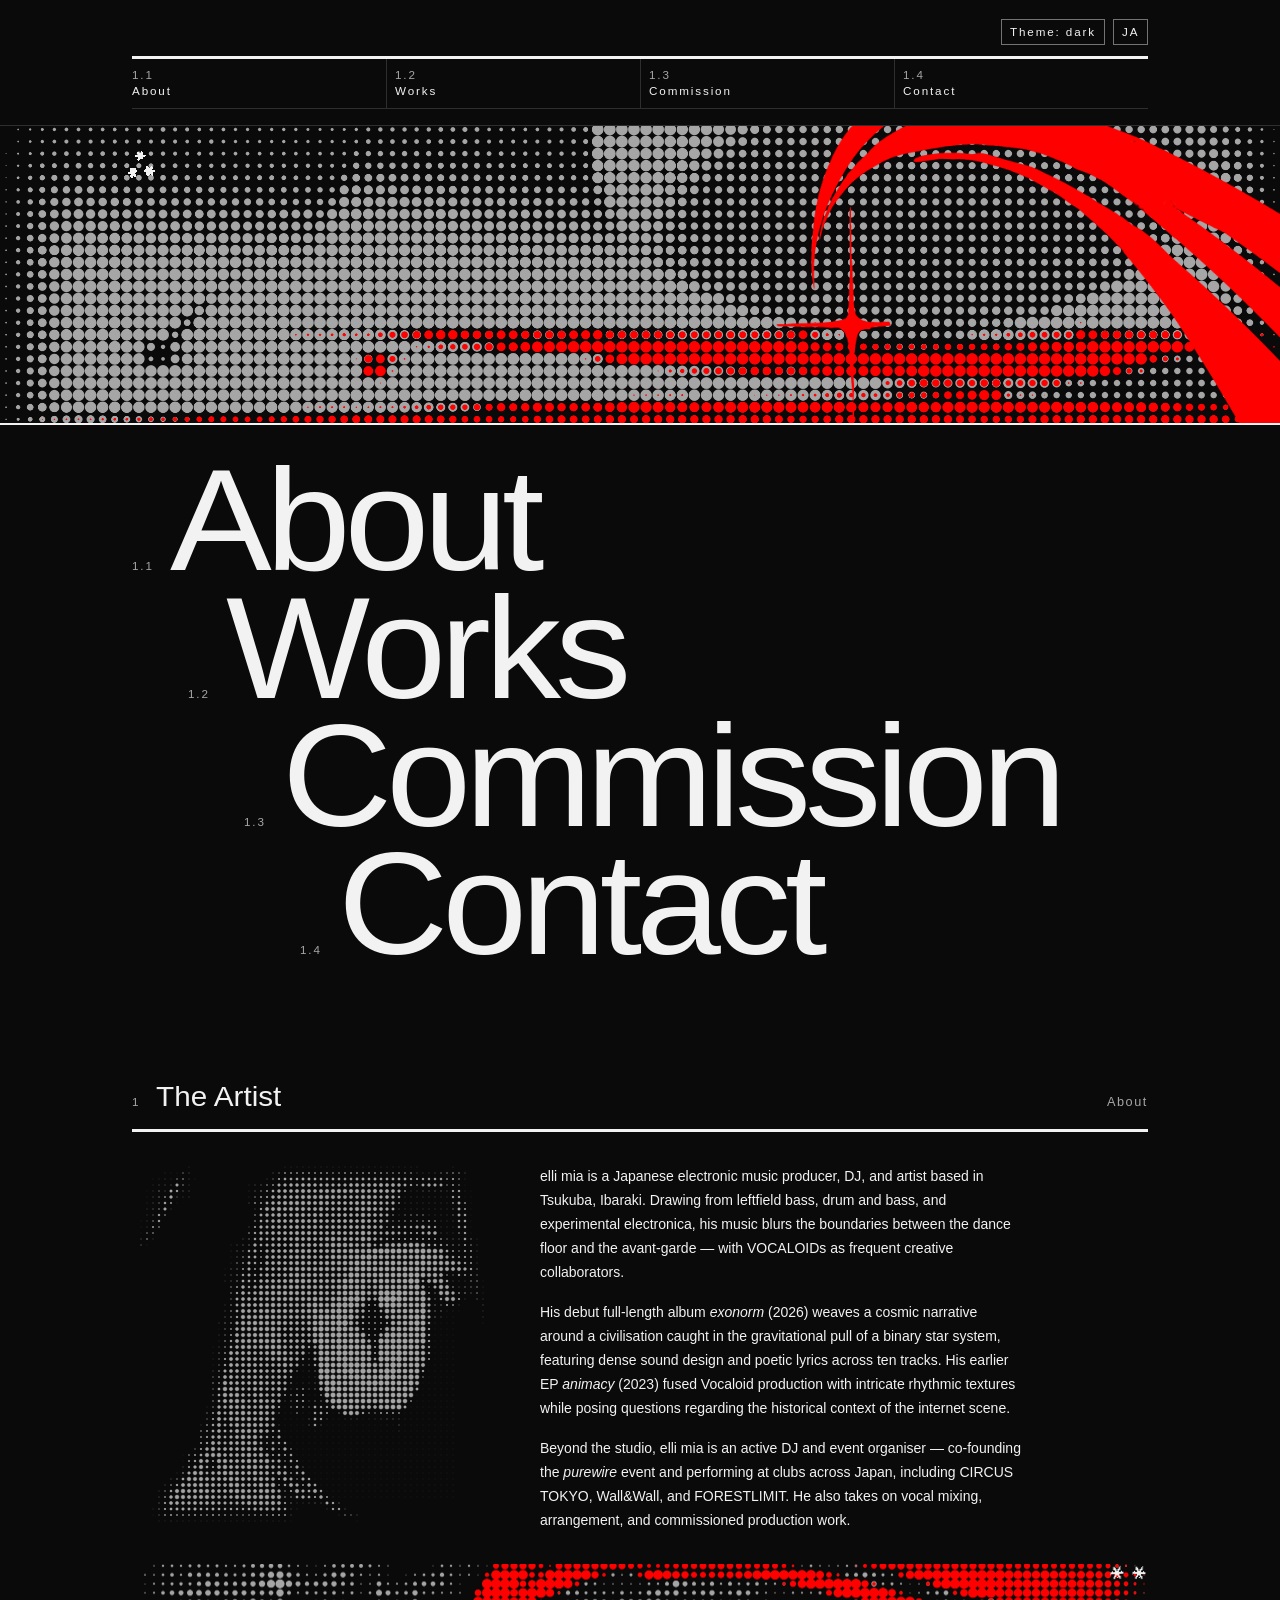
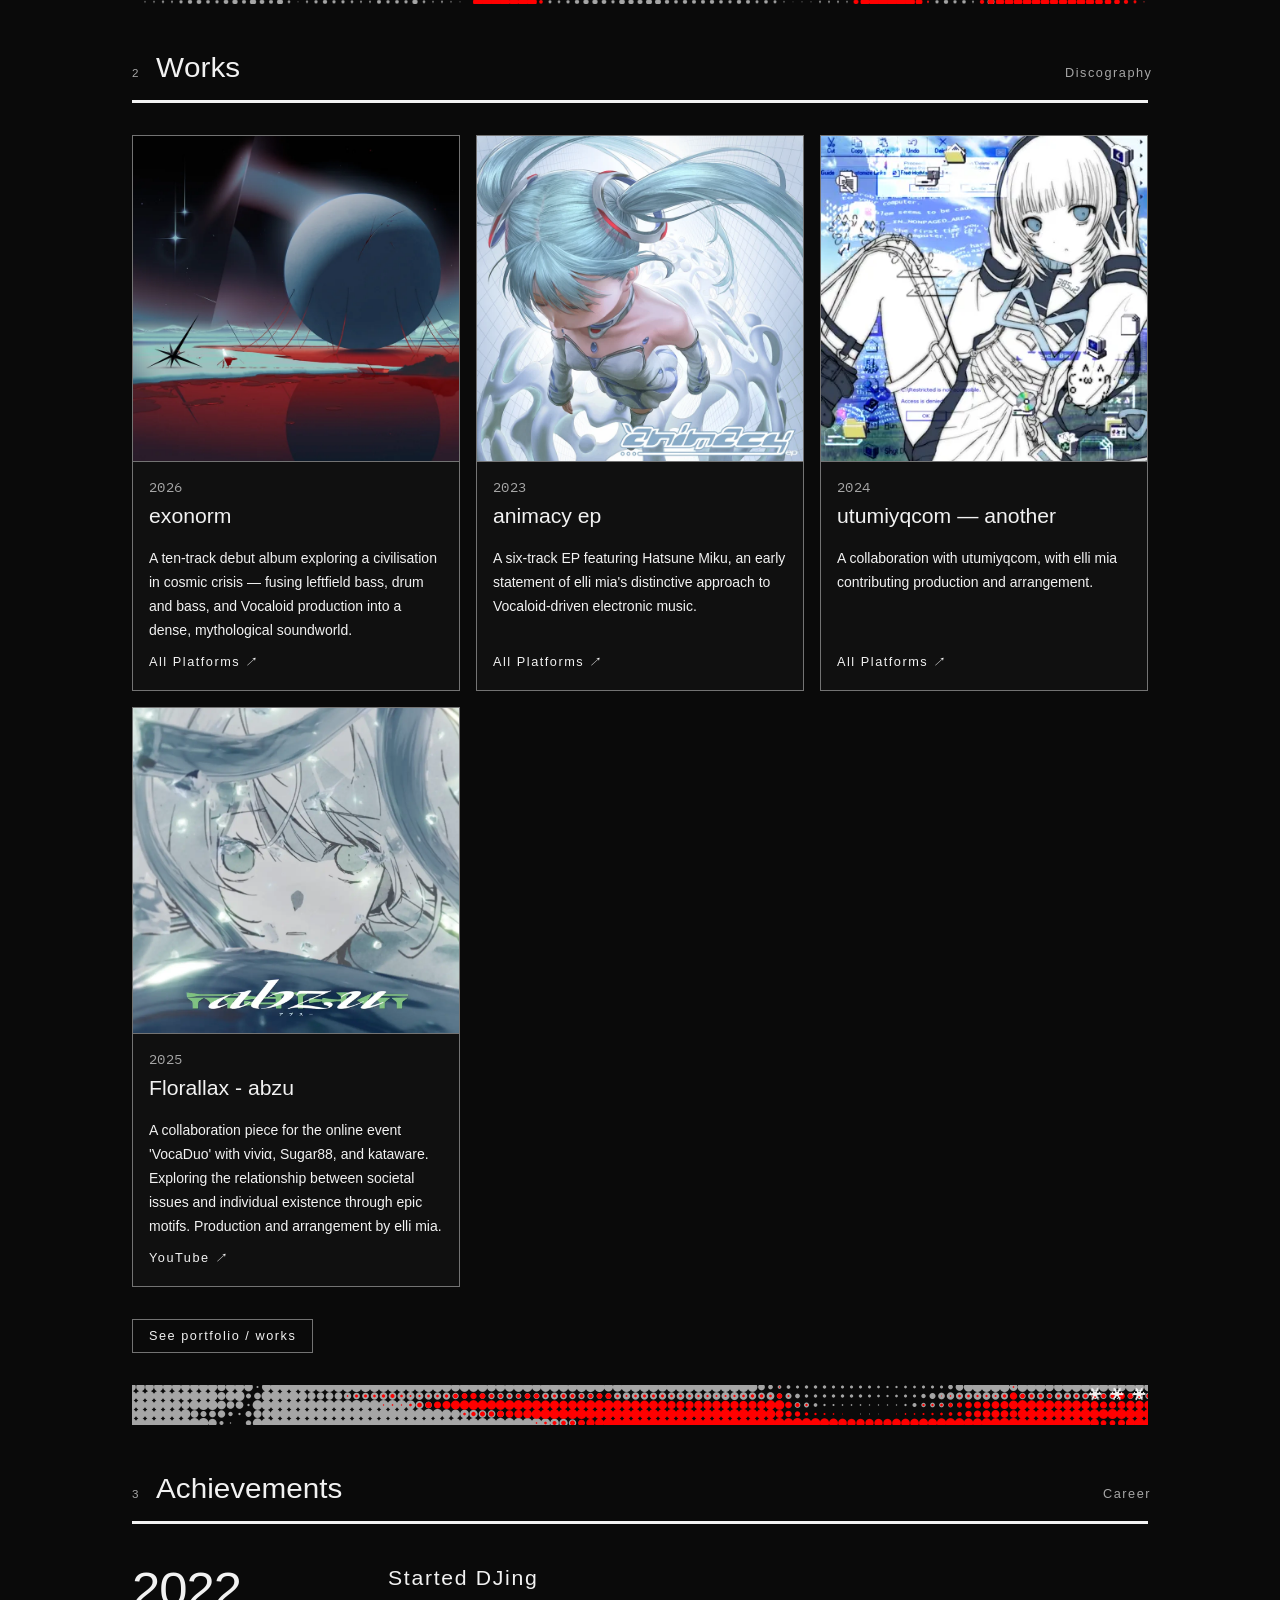
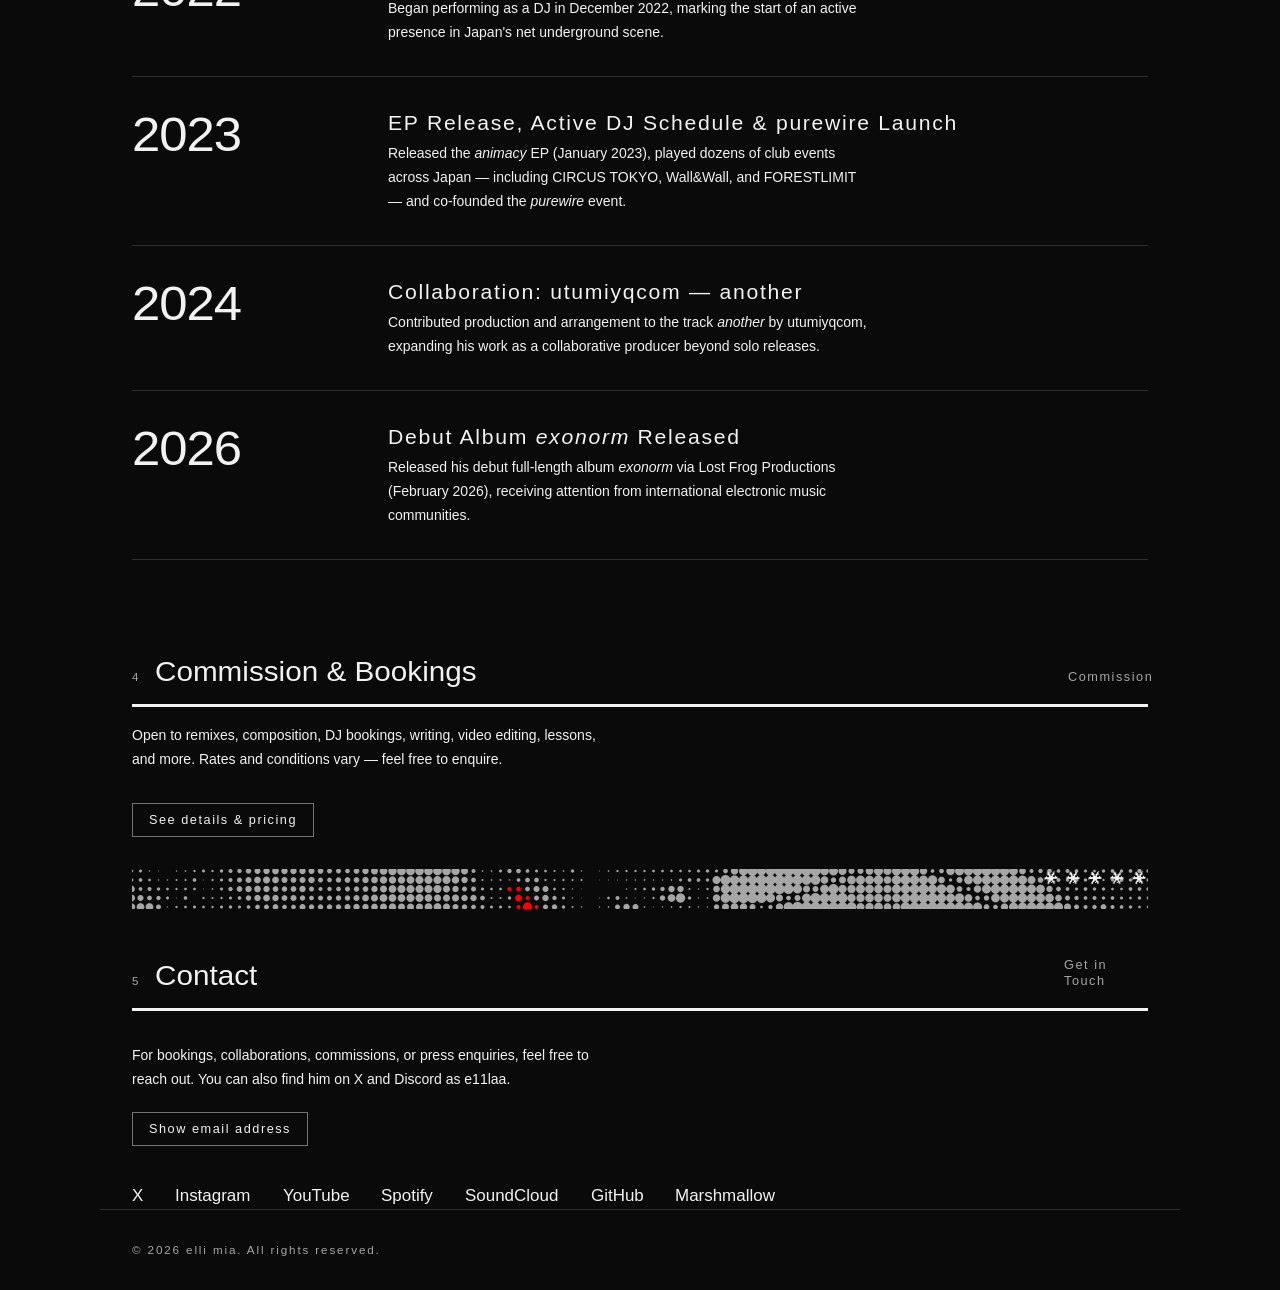
==== commit 96030070: "Hero halftone: finer dot radius, per-width masks; remove hero text and spacing" ====
--- a/index.html
+++ b/index.html
@@ -105,14 +105,10 @@
  <div class="hd-row"><div class="deco" aria-hidden="true"></div><div class="ctl"><button class="btn label" id="th" type="button">Theme: dark</button><button class="btn label" type="button" aria-label="Switch to English">EN</button></div></div>
  <nav aria-label="メインナビゲーション"><ul class="nv" id="nv" role="list"><li><a  class="label" href="#about" data-go="about"><span class="num label muted" aria-hidden="true">1.1</span><span class="t">About</span></a></li><li><a  class="label" href="portfolio.html" data-go="works"><span class="num label muted" aria-hidden="true">1.2</span><span class="t">Works</span></a></li><li><a  class="label" href="commission.html" data-go="commission"><span class="num label muted" aria-hidden="true">1.3</span><span class="t">Commission</span></a></li><li><a  class="label" href="#contact" data-go="contact"><span class="num label muted" aria-hidden="true">1.4</span><span class="t">Contact</span></a></li></ul></nav>
 </div></header>
-<div class="dec dband dhero" aria-hidden="true" style="--h:300px;--mi:var(--m-hc_x-i);--mr:var(--m-hc_x-r);--mw:1020px;--mh:336px;--py:50%"><div class="dm"><div class="l i"></div><div class="l r"></div></div><div class="dc"><img class="met red" alt="" src="images/deco/red-ribbon-1aa25bc7.png" style="top:calc(66.6667% - 0.7554 * var(--h));height:150%;left:calc(66.6667% - 0.7242 * var(--h));"><span class="pl c-ink " style="left:24px;top:22px;transform:rotate(-4deg);opacity:1;width:34px;height:auto;"><svg class="stp" viewBox="0 0 64 64" width="64" height="64" aria-hidden="true"><path d="M23.0 15.0L41.0 15.0M27.5 7.2L36.5 22.8M36.5 7.2L27.5 22.8M7.0 45.0L25.0 45.0M11.5 37.2L20.5 52.8M20.5 37.2L11.5 52.8M39.0 45.0L57.0 45.0M43.5 37.2L52.5 52.8M52.5 37.2L43.5 52.8" stroke-width="3.2" stroke-linecap="butt" fill="none"/></svg></span></div></div>
+<div class="dec dband dhero" aria-hidden="true" style="--h:300px;--mi:var(--m-hc_x-i);--mr:var(--m-hc_x-r);--mw:1020px;--mh:336px;--py:90%"><div class="dm"><div class="l i"></div><div class="l r"></div></div><div class="dc"><img class="met red" alt="" src="images/deco/red-ribbon-1aa25bc7.png" style="top:calc(66.6667% - 0.7554 * var(--h));height:150%;left:calc(66.6667% - 0.7242 * var(--h));"><span class="pl c-ink " style="left:max(24px,calc(50% - 516px));top:22px;transform:rotate(-4deg);opacity:1;width:34px;height:auto;"><svg class="stp" viewBox="0 0 64 64" width="64" height="64" aria-hidden="true"><path d="M23.0 15.0L41.0 15.0M27.5 7.2L36.5 22.8M36.5 7.2L27.5 22.8M7.0 45.0L25.0 45.0M11.5 37.2L20.5 52.8M20.5 37.2L11.5 52.8M39.0 45.0L57.0 45.0M43.5 37.2L52.5 52.8M52.5 37.2L43.5 52.8" stroke-width="3.2" stroke-linecap="butt" fill="none"/></svg></span></div></div>
 <main id="main">
 <div class="view page" id="v-index" data-wl="B">
- <section class="hero" aria-labelledby="h1">
-  <p class="label muted">Musician · Composer · Artist</p>
-  <h1 id="h1" class="display-lg">elli mia</h1>
-  <p class="body tagline">Producer · DJ · Artist — crafting intricate electronic worlds with VOCALOIDs and beyond.</p>
-  <div class="hero-cta"><a  class="bt bt-p label" href="portfolio.html">音楽を聴く</a></div>
+ <section class="hero" aria-labelledby="h1"><h1 id="h1" class="sr">elli mia</h1>
   <ol class="stair" role="list" aria-label="ページ内の目次"><li class="sr-row" style="--i:0"><span class="label muted" aria-hidden="true">1.1</span><a class="sr-a" href="#about">About</a></li><li class="sr-row" style="--i:1"><span class="label muted" aria-hidden="true">1.2</span><a class="sr-a" href="#works">Works</a></li><li class="sr-row" style="--i:2"><span class="label muted" aria-hidden="true">1.3</span><a class="sr-a" href="#commission-cta">Commission</a></li><li class="sr-row" style="--i:3"><span class="label muted" aria-hidden="true">1.4</span><a class="sr-a" href="#contact">Contact</a></li></ol>
  </section>
  <section id="about" class="sec" aria-labelledby="about-h">
--- a/css/style.css
+++ b/css/style.css
@@ -289,7 +289,7 @@
 .kpanel button[aria-pressed=true]{background:var(--ink);color:var(--ground)}
 
 
-:root{--m-hc_x-i:url(../images/deco/mask-hc_x-i-a6130f0d.png);--m-hc_x-r:url(../images/deco/mask-hc_x-r-90b79d75.png);--m-bin_x-i:url(../images/deco/mask-bin_x-i-c341f9e4.png);--m-bin_x-r:url(../images/deco/mask-bin_x-r-70b2cce6.png);--m-bin_v-i:url(../images/deco/mask-bin_v-i-1b23b82e.png);--m-bin_v-r:url(../images/deco/mask-bin_v-r-f013ef89.png);--m-st_x-i:url(../images/deco/mask-st_x-i-2c2d3141.png);--m-st_x-r:url(../images/deco/mask-st_x-r-7e2225d4.png);--m-st_a-i:url(../images/deco/mask-st_a-i-70a51a9e.png);--m-st_a-r:url(../images/deco/mask-st_a-r-ea609df2.png);}
+:root{--m-hc_x-i:url(../images/deco/mask-hc_x-i-ab0e0d46.png);--m-hc_x-r:url(../images/deco/mask-hc_x-r-0d13f3ba.png);--m-bin_x-i:url(../images/deco/mask-bin_x-i-c341f9e4.png);--m-bin_x-r:url(../images/deco/mask-bin_x-r-70b2cce6.png);--m-bin_v-i:url(../images/deco/mask-bin_v-i-1b23b82e.png);--m-bin_v-r:url(../images/deco/mask-bin_v-r-f013ef89.png);--m-st_x-i:url(../images/deco/mask-st_x-i-2c2d3141.png);--m-st_x-r:url(../images/deco/mask-st_x-r-7e2225d4.png);--m-st_a-i:url(../images/deco/mask-st_a-i-70a51a9e.png);--m-st_a-r:url(../images/deco/mask-st_a-r-ea609df2.png);--m-hc_x_1280-i:url(../images/deco/mask-hc_x_1280-i-771e447f.png);--m-hc_x_1280-r:url(../images/deco/mask-hc_x_1280-r-bbb7aa1b.png);--m-hc_x_1600-i:url(../images/deco/mask-hc_x_1600-i-b40ef229.png);--m-hc_x_1600-r:url(../images/deco/mask-hc_x_1600-r-e74bdc31.png);--m-hc_x_2000-i:url(../images/deco/mask-hc_x_2000-i-60099202.png);--m-hc_x_2000-r:url(../images/deco/mask-hc_x_2000-r-7e97b623.png);--m-hc_x_2560-i:url(../images/deco/mask-hc_x_2560-i-014d8892.png);--m-hc_x_2560-r:url(../images/deco/mask-hc_x_2560-r-25fdb2dc.png);}
 .pt .data,.price .data{font-family:var(--font-sans);font-size:16px;line-height:24px;font-weight:500;font-variant-numeric:tabular-nums lining-nums;letter-spacing:.02em}
 .dec{position:relative;overflow:hidden;background:var(--ground);height:var(--h)}
 .dec .dm{position:absolute;inset:0}
@@ -307,7 +307,7 @@
  background:linear-gradient(180deg,var(--silver-1) 0%,var(--silver-2) 34%,var(--silver-3) 52%,var(--silver-4) 76%,var(--silver-5) 100%);-webkit-background-clip:text;background-clip:text;color:transparent;-webkit-text-fill-color:transparent}
 .dstrip .dc .bignum{z-index:2}
 .dec.dstrip,.dec.dhero,.dec.dfoot{border-bottom:0}
-.dec.dhero:after{content:"";position:absolute;left:0;right:0;bottom:0;height:2px;z-index:3;background:var(--ink)}
+.dec.dhero .l{-webkit-mask-size:max(var(--mw),100%) auto;mask-size:max(var(--mw),100%) auto}@media(min-width:1280px){.dec.dhero{--mi:var(--m-hc_x_1280-i)!important;--mr:var(--m-hc_x_1280-r)!important}.dec.dhero .l{-webkit-mask-size:100% auto;mask-size:100% auto}}@media(min-width:1600px){.dec.dhero{--mi:var(--m-hc_x_1600-i)!important;--mr:var(--m-hc_x_1600-r)!important}.dec.dhero .l{-webkit-mask-size:100% auto;mask-size:100% auto}}@media(min-width:2000px){.dec.dhero{--mi:var(--m-hc_x_2000-i)!important;--mr:var(--m-hc_x_2000-r)!important}.dec.dhero .l{-webkit-mask-size:100% auto;mask-size:100% auto}}@media(min-width:2560px){.dec.dhero{--mi:var(--m-hc_x_2560-i)!important;--mr:var(--m-hc_x_2560-r)!important}.dec.dhero .l{-webkit-mask-size:100% auto;mask-size:100% auto}}.dec.dhero .dc{max-width:none}.view .hero{padding-top:0}.view .hero .stair{margin-top:0;border-top:0}.dec.dhero:after{content:"";position:absolute;left:0;right:0;bottom:0;height:2px;z-index:3;background:var(--ink)}
 .dec.dfoot:after{content:"";position:absolute;left:0;right:0;bottom:0;height:3px;z-index:3;background:linear-gradient(90deg,var(--silver-4),var(--silver-1) 22%,var(--silver-2) 40%,var(--silver-3) 58%,var(--silver-5) 78%,var(--silver-4))}
 .dec.dstrip{margin:var(--space-4) 0 0}
 .dec.dstrip+section{margin-top:var(--space-5)}
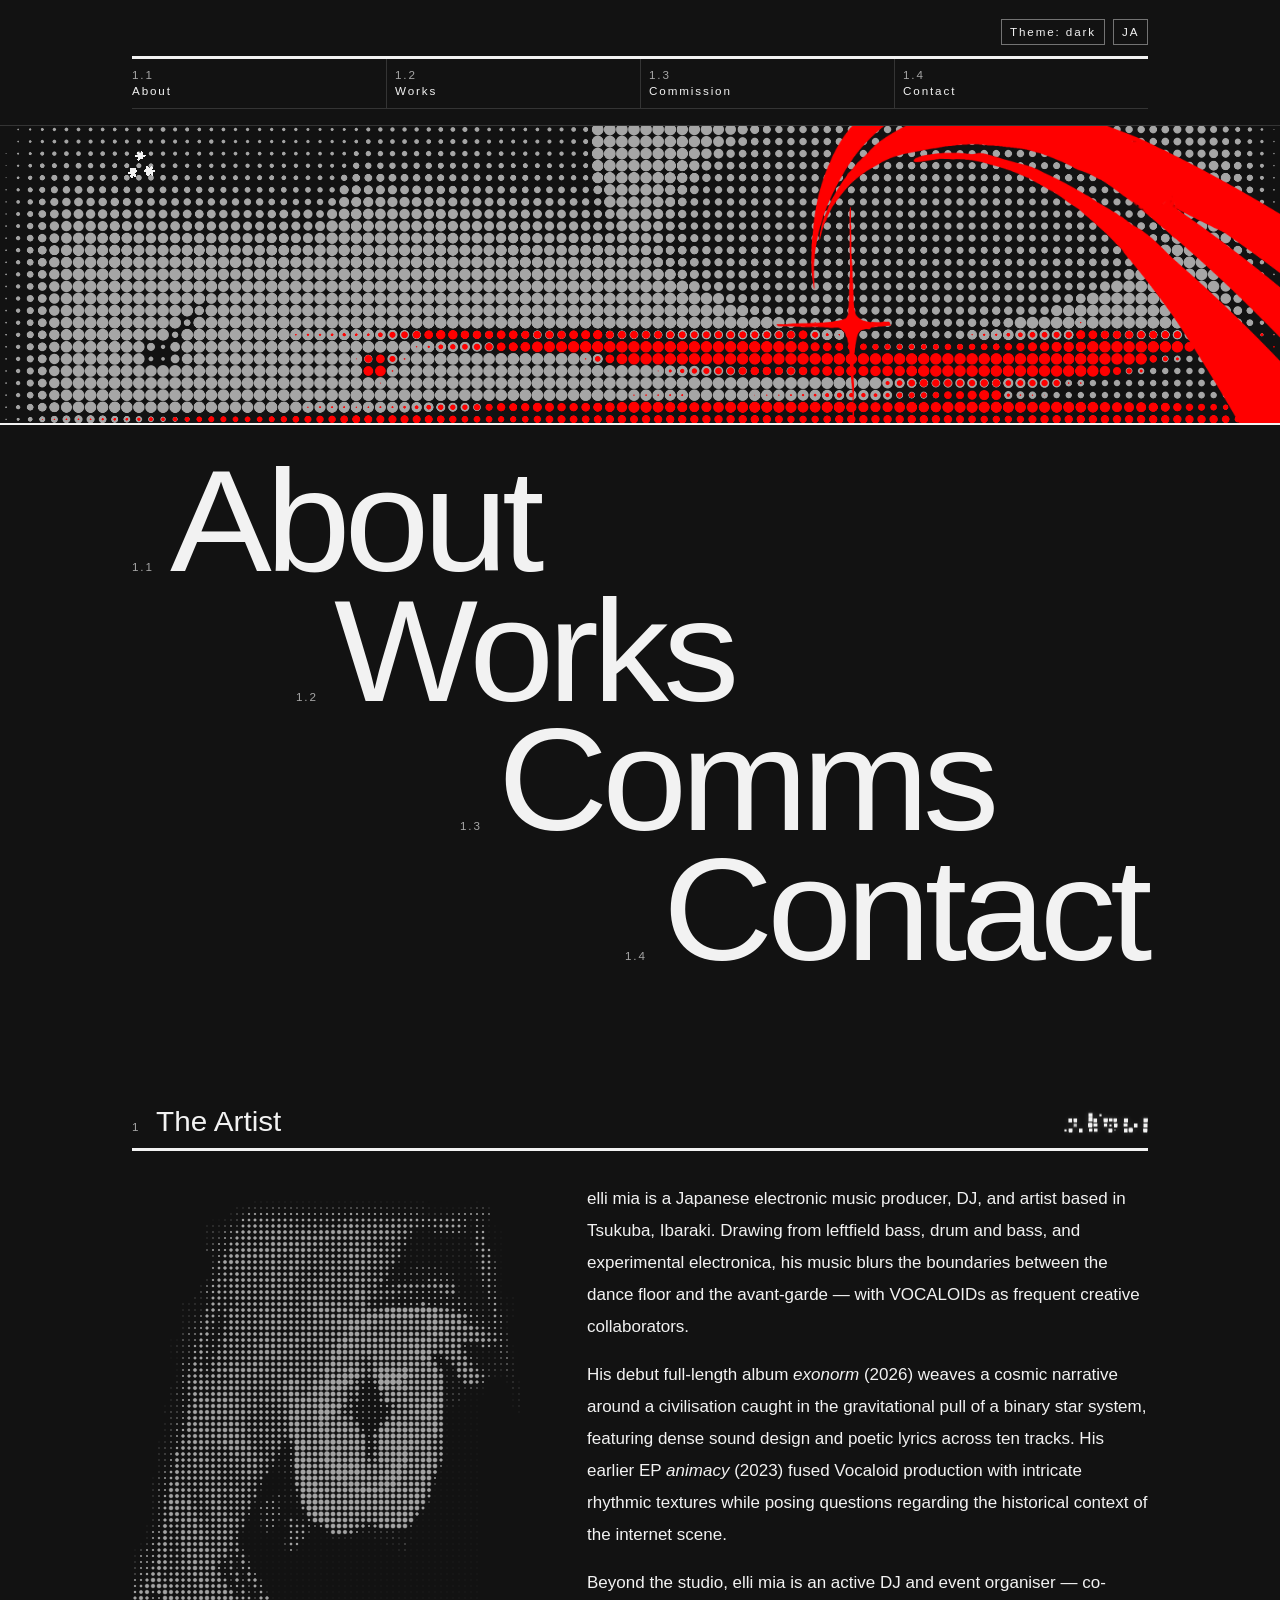
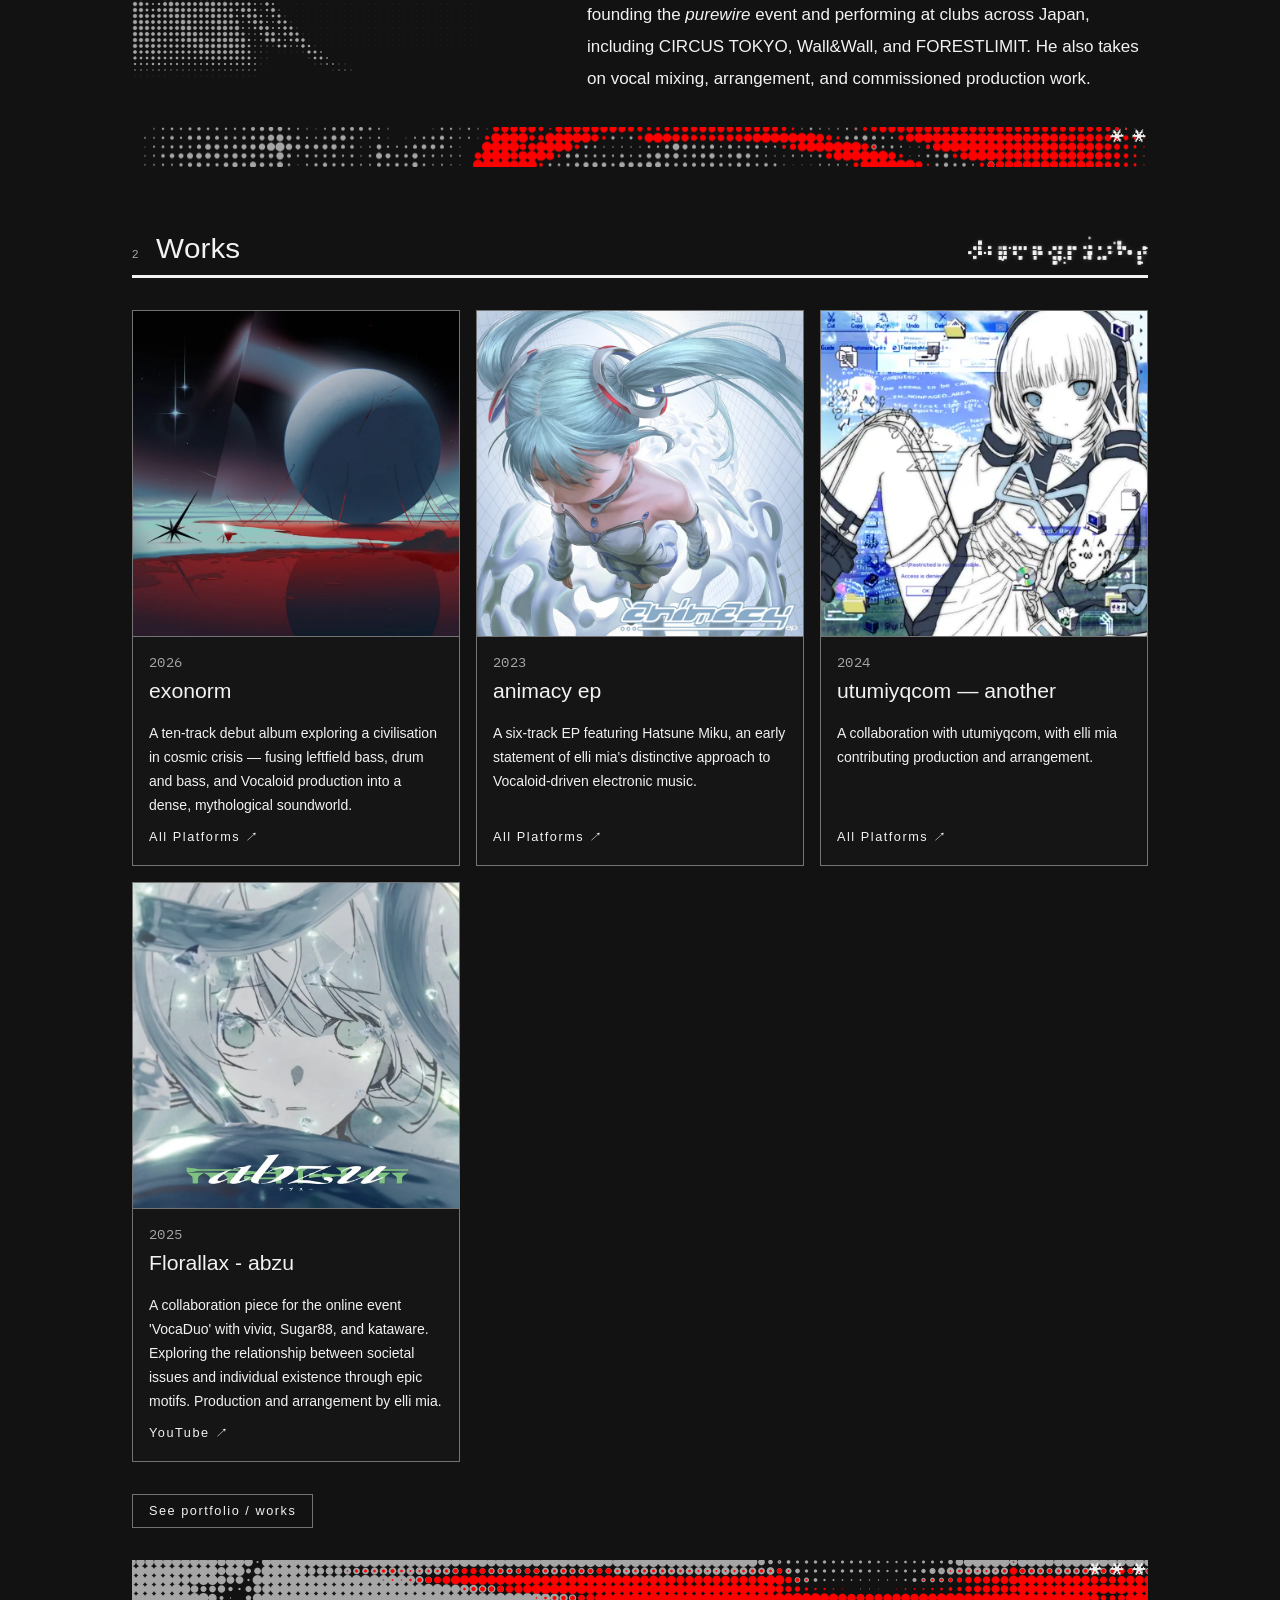
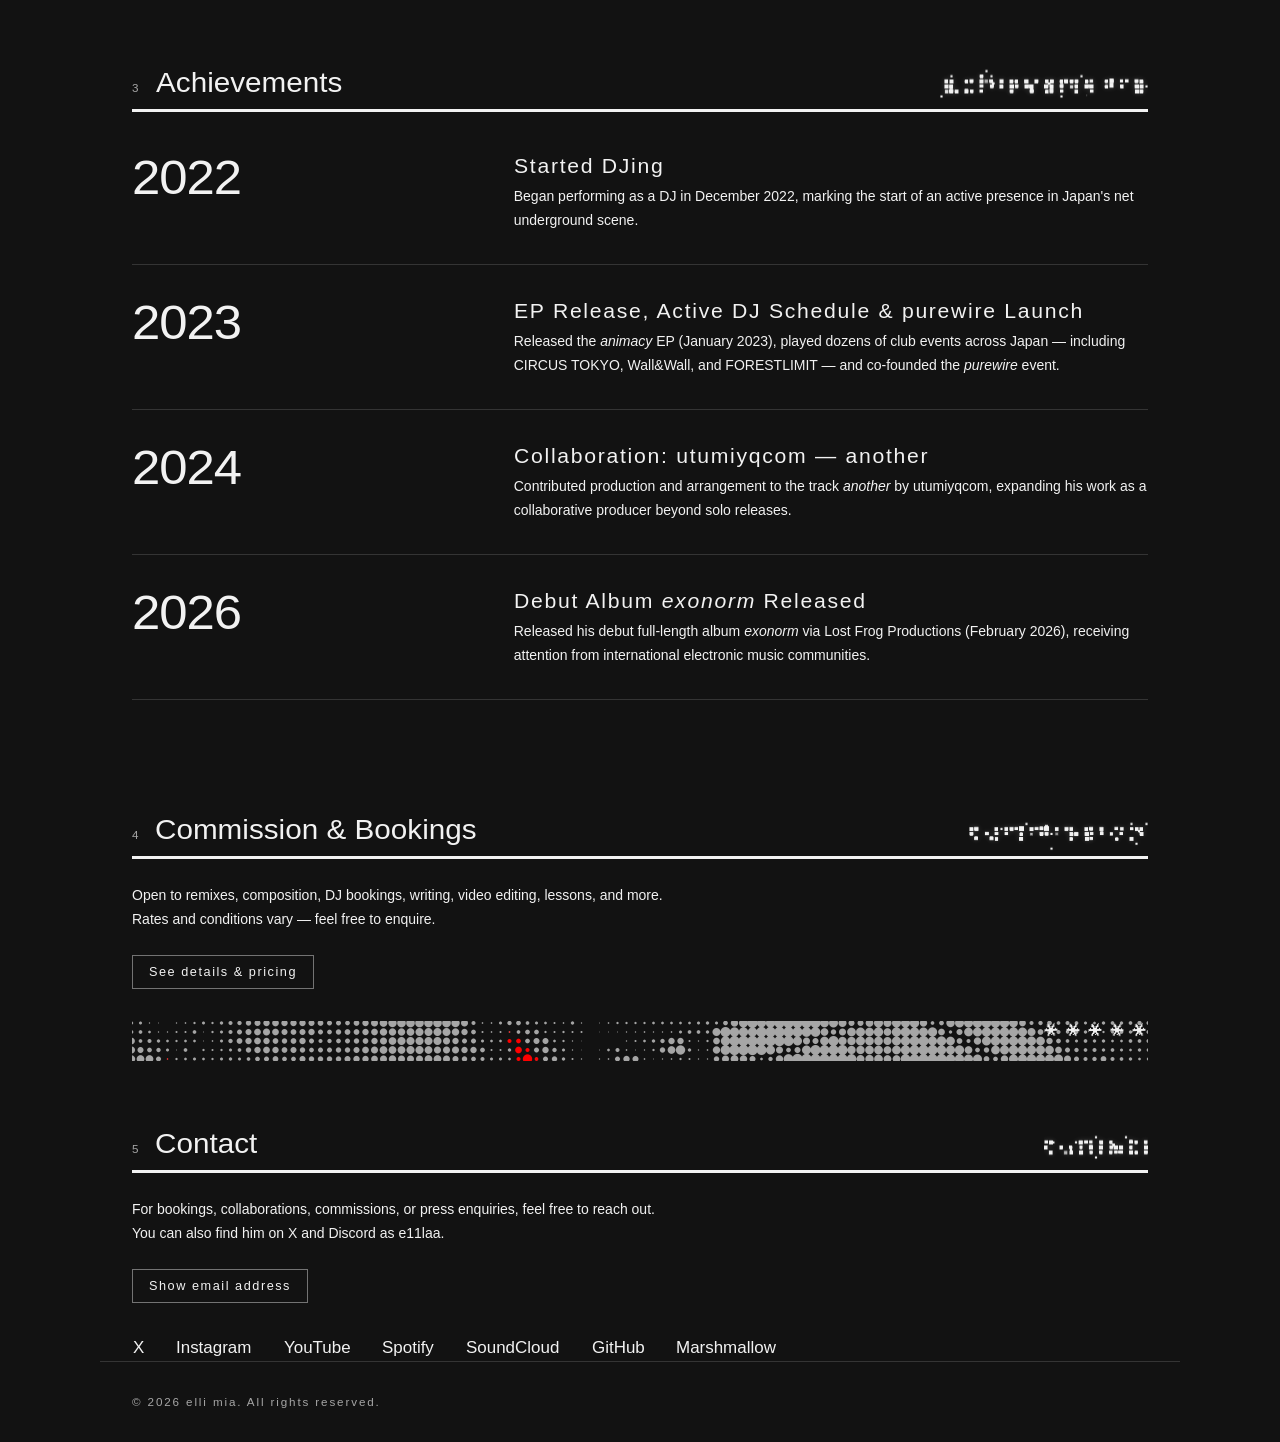
==== commit f4988f42: "Shift achievements to the right on wide screens" ====
--- a/index.html
+++ b/index.html
@@ -3,7 +3,7 @@
 <head>
 <meta charset="utf-8">
 <meta name="viewport" content="width=device-width,initial-scale=1">
-<meta name="theme-color" content="#0a0a0a" media="(prefers-color-scheme: dark)">
+<meta name="theme-color" content="#121212" media="(prefers-color-scheme: dark)">
 <meta name="theme-color" content="#f2f2f2" media="(prefers-color-scheme: light)">
 <link rel="manifest" href="/manifest.json">
 <link rel="icon" href="/favicon.ico" sizes="any">
@@ -109,29 +109,29 @@
 <main id="main">
 <div class="view page" id="v-index" data-wl="B">
  <section class="hero" aria-labelledby="h1"><h1 id="h1" class="sr">elli mia</h1>
-  <ol class="stair" role="list" aria-label="ページ内の目次"><li class="sr-row" style="--i:0"><span class="label muted" aria-hidden="true">1.1</span><a class="sr-a" href="#about">About</a></li><li class="sr-row" style="--i:1"><span class="label muted" aria-hidden="true">1.2</span><a class="sr-a" href="#works">Works</a></li><li class="sr-row" style="--i:2"><span class="label muted" aria-hidden="true">1.3</span><a class="sr-a" href="#commission-cta">Commission</a></li><li class="sr-row" style="--i:3"><span class="label muted" aria-hidden="true">1.4</span><a class="sr-a" href="#contact">Contact</a></li></ol>
+  <ol class="stair" role="list" aria-label="ページ内の目次"><li class="sr-row" style="--i:0"><span class="label muted" aria-hidden="true">1.1</span><a class="sr-a" href="#about">About</a></li><li class="sr-row" style="--i:1"><span class="label muted" aria-hidden="true">1.2</span><a class="sr-a" href="#works">Works</a></li><li class="sr-row" style="--i:2"><span class="label muted" aria-hidden="true">1.3</span><a class="sr-a" href="#commission-cta">Comms</a></li><li class="sr-row" style="--i:3"><span class="label muted" aria-hidden="true">1.4</span><a class="sr-a" href="#contact">Contact</a></li></ol>
  </section>
  <section id="about" class="sec" aria-labelledby="about-h">
-  <div class="sec-h"><span class="label muted" aria-hidden="true">1</span><h2 id="about-h" class="display-md">プロフィール</h2><span class="label muted eb">私について</span></div>
+  <div class="sec-h"><span class="label muted" aria-hidden="true">1</span><h2 id="about-h" class="display-md">プロフィール</h2><span class="dl" role="img" aria-label="about" style="--mm:var(--m-lb-about);--lw:168;--lh:87;--ld:31"></span></div>
   <div class="about"><div class="portrait hq" role="img" aria-label="elli mia のプロフィール画像(赤い目のアップ、網点)"><div class="hp"></div></div><div class="about-t body"><p>elli mia（エリエムアイエー）は、茨城県つくば市を拠点とする電子音楽プロデューサー・DJ・アーティスト。</p><p>2023年リリースのEP『animacy』では、VOCALOIDプロダクションと精緻なリズムテクスチャーを融合させ、インターネットシーンが抱える歴史的な問題を提起。1stアルバム『exonorm』(2026年)は、連星系の重力に捕らわれた文明の宇宙的危機を描き、緻密なサウンドデザインと詩的な歌詞が交錯する。</p><p>DJ・イベントオーガナイザーとしても活動。自身のイベント『purewire』を共催したほか、CIRCUS TOKYO・Wall&amp;Wall・FORESTLIMIT・Barフェーダーなど日本各地のクラブで出演。ボーカルミックス・アレンジ・楽曲制作のクライアントワークも行う。</p></div></div>
  </section>
  <div class="dec dband dstrip" aria-hidden="true" style="--h:40px;--mi:var(--m-bin_v-i);--mr:var(--m-bin_v-r);--mw:1017px;--mh:333px;--py:4%"><div class="dm"><div class="l i"></div><div class="l r"></div></div><div class="dc"><span class="pl c-ink rough" style="left:calc(100% - 40px);top:calc(50%% - 9px);transform:rotate(-3deg);opacity:1;width:18px;height:auto;filter:url(#f3);"><svg class="stp" viewBox="0 0 64 64" width="64" height="64" aria-hidden="true"><path d="M9.0 32.0L55.0 32.0M20.5 12.1L43.5 51.9M43.5 12.1L20.5 51.9" stroke-width="5" stroke-linecap="butt" fill="none"/></svg></span><span class="pl c-ink rough" style="left:calc(100% - 18px);top:calc(50%% - 9px);transform:rotate(2deg);opacity:1;width:18px;height:auto;filter:url(#f3);"><svg class="stp" viewBox="0 0 64 64" width="64" height="64" aria-hidden="true"><path d="M9.0 32.0L55.0 32.0M20.5 12.1L43.5 51.9M43.5 12.1L20.5 51.9" stroke-width="5" stroke-linecap="butt" fill="none"/></svg></span></div></div><section id="works" class="sec" aria-labelledby="works-h">
-  <div class="sec-h"><span class="label muted" aria-hidden="true">2</span><h2 id="works-h" class="display-md">代表作</h2><span class="label muted eb">ディスコグラフィー</span></div>
+  <div class="sec-h"><span class="label muted" aria-hidden="true">2</span><h2 id="works-h" class="display-md">代表作</h2><span class="dl" role="img" aria-label="discography" style="--mm:var(--m-lb-discography);--lw:361;--lh:87;--ld:31"></span></div>
   <div class="works-g" data-wl="B"><article class="it"><div class="full"><div class="th"><img src="images/works/jacket-exonorm-efd0c635.webp" alt="exonorm cover art" loading="lazy"></div><div class="tx"><div class="hd2"><span class="data muted yr">2026</span></div><h3 class="ttl display-sm">exonorm</h3><div class="cl"><p class="body desc">宇宙的危機に瀕した文明の神話から現代の問題を描く1stアルバム。レフトフィールドベース、ドラムンベース、ボカロプロダクションを融合させ、深遠なサウンドスケープを展開する。</p></div><div class="lks"><a class="lnk label" href="https://linkco.re/8gCd3fB0" target="_blank" rel="noopener noreferrer">All Platforms<span aria-hidden="true"> ↗</span><span class="sr">(新しいタブで開く)</span></a></div></div></div></article><article class="it"><div class="full"><div class="th"><img src="images/works/jacket-animacy-ep-c9f10ec3.webp" alt="animacy ep cover art" loading="lazy"></div><div class="tx"><div class="hd2"><span class="data muted yr">2023</span></div><h3 class="ttl display-sm">animacy ep</h3><div class="cl"><p class="body desc">初音ミクをフィーチャーした6曲入りEP。VOCALOIDを核にした電子音楽への独自アプローチを打ち出した初期の代表作。</p></div><div class="lks"><a class="lnk label" href="https://linkco.re/QbRPX1Mz" target="_blank" rel="noopener noreferrer">All Platforms<span aria-hidden="true"> ↗</span><span class="sr">(新しいタブで開く)</span></a></div></div></div></article><article class="it"><div class="full"><div class="th"><img src="images/works/jacket-utumiyqcom-another-359d9feb.webp" alt="utumiyqcom — another cover art" loading="lazy"></div><div class="tx"><div class="hd2"><span class="data muted yr">2024</span></div><h3 class="ttl display-sm">utumiyqcom — another</h3><div class="cl"><p class="body desc">utumiyqcomとのコラボレーション作品。elli miaがプロダクション・アレンジを担当。</p></div><div class="lks"><a class="lnk label" href="https://linkco.re/V1qEdmSc" target="_blank" rel="noopener noreferrer">All Platforms<span aria-hidden="true"> ↗</span><span class="sr">(新しいタブで開く)</span></a></div></div></div></article><article class="it"><div class="full"><div class="th"><img src="images/works/jacket-florallax-abzu-e9b4be4f.webp" alt="Florallax - abzu cover art" loading="lazy"></div><div class="tx"><div class="hd2"><span class="data muted yr">2025</span></div><h3 class="ttl display-sm">Florallax - abzu</h3><div class="cl"><p class="body desc">viviα、Sugar88、katawareとの、オンラインイベント『ボカデュオ』での合作。社会が抱える問題とそれをうけた個人の在り方を、叙事詩的モチーフとともに描く。elli miaがプロダクション・アレンジを担当。</p></div><div class="lks"><a class="lnk label" href="https://youtu.be/cW3B8-HhOlM" target="_blank" rel="noopener noreferrer">YouTube<span aria-hidden="true"> ↗</span><span class="sr">(新しいタブで開く)</span></a></div></div></div></article></div>
   <div class="more"><a  class="bt bt-s label" href="portfolio.html">作品一覧を見る</a></div>
  </section>
  <div class="dec dband dstrip" aria-hidden="true" style="--h:40px;--mi:var(--m-st_x-i);--mr:var(--m-st_x-r);--mw:1080px;--mh:45px;--py:50%"><div class="dm"><div class="l i"></div><div class="l r"></div></div><div class="dc"><span class="pl c-ink rough" style="left:calc(100% - 62px);top:calc(50%% - 9px);transform:rotate(-3deg);opacity:1;width:18px;height:auto;filter:url(#f3);"><svg class="stp" viewBox="0 0 64 64" width="64" height="64" aria-hidden="true"><path d="M9.0 32.0L55.0 32.0M20.5 12.1L43.5 51.9M43.5 12.1L20.5 51.9" stroke-width="5" stroke-linecap="butt" fill="none"/></svg></span><span class="pl c-ink rough" style="left:calc(100% - 40px);top:calc(50%% - 9px);transform:rotate(2deg);opacity:1;width:18px;height:auto;filter:url(#f3);"><svg class="stp" viewBox="0 0 64 64" width="64" height="64" aria-hidden="true"><path d="M9.0 32.0L55.0 32.0M20.5 12.1L43.5 51.9M43.5 12.1L20.5 51.9" stroke-width="5" stroke-linecap="butt" fill="none"/></svg></span><span class="pl c-ink rough" style="left:calc(100% - 18px);top:calc(50%% - 9px);transform:rotate(-1deg);opacity:1;width:18px;height:auto;filter:url(#f3);"><svg class="stp" viewBox="0 0 64 64" width="64" height="64" aria-hidden="true"><path d="M9.0 32.0L55.0 32.0M20.5 12.1L43.5 51.9M43.5 12.1L20.5 51.9" stroke-width="5" stroke-linecap="butt" fill="none"/></svg></span></div></div><section id="achievements" class="sec" aria-labelledby="ach-h">
-  <div class="sec-h"><span class="label muted" aria-hidden="true">3</span><h2 id="ach-h" class="display-md">経歴</h2><span class="label muted eb">これまでの実績</span></div>
+  <div class="sec-h"><span class="label muted" aria-hidden="true">3</span><h2 id="ach-h" class="display-md">経歴</h2><span class="dl" role="img" aria-label="achievements" style="--mm:var(--m-lb-achievements);--lw:416;--lh:87;--ld:31"></span></div>
   <ol class="tl" role="list"><li class="tl-i"><span class="data muted tl-y">2022</span><div><h3 class="display-sm">DJとして活動開始</h3><p class="body">2022年12月にDJとしてのキャリアをスタート。日本のネット・アンダーグラウンドシーンへの本格的な参入を果たした。</p></div></li><li class="tl-i"><span class="data muted tl-y">2023</span><div><h3 class="display-sm">EP リリース(2023年1月)、DJ 活動本格化 &amp; purewire 始動</h3><p class="body">『animacy』EP(2023年1月)をリリース。CIRCUS TOKYO・Wall&amp;Wall・FORESTLIMITを含む日本各地で数十のクラブイベントに出演。自身のイベント『purewire』を共同設立。</p></div></li><li class="tl-i"><span class="data muted tl-y">2024</span><div><h3 class="display-sm">コラボレーション：utumiyqcom — another</h3><p class="body">utumiyqcom『another』にプロダクション・アレンジとして参加。ソロ活動を超えたコラボレーターとしての側面を広げた。</p></div></li><li class="tl-i"><span class="data muted tl-y">2026</span><div><h3 class="display-sm">デビューアルバム 『exonorm』 リリース</h3><p class="body">Lost Frog Productionsより デビューフルアルバム『exonorm』(2026年2月)をリリース。国際的な電子音楽コミュニティでも注目を集めている。</p></div></li></ol>
  </section>
  <section id="commission-cta" class="sec" aria-labelledby="cta-h">
-  <div class="sec-h"><span class="label muted" aria-hidden="true">4</span><h2 id="cta-h" class="display-md">ご依頼・コラボレーション</h2><span class="label muted eb">ご依頼など</span></div>
-  <p class="body" style="margin-top:var(--space-3);max-width:62ch">リミックス・作編曲・DJ出演・執筆・動画編集・DTM講座など、幅広いご依頼をお受けしています。料金・条件はご相談ください。</p>
+  <div class="sec-h"><span class="label muted" aria-hidden="true">4</span><h2 id="cta-h" class="display-md">ご依頼・コラボレーション</h2><span class="dl" role="img" aria-label="commission" style="--mm:var(--m-lb-commission);--lw:358;--lh:87;--ld:31"></span></div>
+  <p class="body" style="margin-top:var(--space-3)">リミックス・作編曲・DJ出演・執筆・動画編集・DTM講座など、幅広いご依頼をお受けしています。<br>料金・条件はご相談ください。</p>
   <div class="more"><a  class="bt bt-s label" href="commission.html">詳細・料金を見る</a></div>
  </section>
  <div class="dec dband dstrip" aria-hidden="true" style="--h:40px;--mi:var(--m-st_a-i);--mr:var(--m-st_a-r);--mw:1080px;--mh:45px;--py:50%"><div class="dm"><div class="l i"></div><div class="l r"></div></div><div class="dc"><span class="pl c-ink rough" style="left:calc(100% - 106px);top:calc(50%% - 9px);transform:rotate(-3deg);opacity:1;width:18px;height:auto;filter:url(#f3);"><svg class="stp" viewBox="0 0 64 64" width="64" height="64" aria-hidden="true"><path d="M9.0 32.0L55.0 32.0M20.5 12.1L43.5 51.9M43.5 12.1L20.5 51.9" stroke-width="5" stroke-linecap="butt" fill="none"/></svg></span><span class="pl c-ink rough" style="left:calc(100% - 84px);top:calc(50%% - 9px);transform:rotate(2deg);opacity:1;width:18px;height:auto;filter:url(#f3);"><svg class="stp" viewBox="0 0 64 64" width="64" height="64" aria-hidden="true"><path d="M9.0 32.0L55.0 32.0M20.5 12.1L43.5 51.9M43.5 12.1L20.5 51.9" stroke-width="5" stroke-linecap="butt" fill="none"/></svg></span><span class="pl c-ink rough" style="left:calc(100% - 62px);top:calc(50%% - 9px);transform:rotate(-1deg);opacity:1;width:18px;height:auto;filter:url(#f3);"><svg class="stp" viewBox="0 0 64 64" width="64" height="64" aria-hidden="true"><path d="M9.0 32.0L55.0 32.0M20.5 12.1L43.5 51.9M43.5 12.1L20.5 51.9" stroke-width="5" stroke-linecap="butt" fill="none"/></svg></span><span class="pl c-ink rough" style="left:calc(100% - 40px);top:calc(50%% - 9px);transform:rotate(3deg);opacity:1;width:18px;height:auto;filter:url(#f3);"><svg class="stp" viewBox="0 0 64 64" width="64" height="64" aria-hidden="true"><path d="M9.0 32.0L55.0 32.0M20.5 12.1L43.5 51.9M43.5 12.1L20.5 51.9" stroke-width="5" stroke-linecap="butt" fill="none"/></svg></span><span class="pl c-ink rough" style="left:calc(100% - 18px);top:calc(50%% - 9px);transform:rotate(-2deg);opacity:1;width:18px;height:auto;filter:url(#f3);"><svg class="stp" viewBox="0 0 64 64" width="64" height="64" aria-hidden="true"><path d="M9.0 32.0L55.0 32.0M20.5 12.1L43.5 51.9M43.5 12.1L20.5 51.9" stroke-width="5" stroke-linecap="butt" fill="none"/></svg></span></div></div><section id="contact" class="sec" aria-labelledby="ct-h">
-  <div class="sec-h"><span class="label muted" aria-hidden="true">5</span><h2 id="ct-h" class="display-md">お問い合わせ</h2><span class="label muted eb">コンタクト</span></div>
-  <div class="contact-in"><p class="body">ブッキング、コラボレーション、楽曲制作の依頼、取材などのお問い合わせはお気軽にどうぞ。X・Discordは <strong>e11laa</strong> です。</p>
+  <div class="sec-h"><span class="label muted" aria-hidden="true">5</span><h2 id="ct-h" class="display-md">お問い合わせ</h2><span class="dl" role="img" aria-label="contact" style="--mm:var(--m-lb-contact);--lw:208;--lh:87;--ld:31"></span></div>
+  <div class="contact-in"><p class="body">ブッキング、コラボレーション、楽曲制作の依頼、取材などのお問い合わせはお気軽にどうぞ。<br>X・Discordは <strong>e11laa</strong> です。</p>
    <div class="mail" id="mail"><button class="bt label" id="reveal" type="button" aria-label="メールアドレスを表示">メールアドレスを表示</button><span class="data addr">(メールアドレス: 表示後にここへ入る)</span><span class="label muted done" role="status">コピーしました</span></div>
    <nav aria-label="SNS・外部リンク"><ul class="links" role="list"><li class="lk-r"><a href="https://twitter.com/e11laa" target="_blank" rel="me noopener noreferrer"><span class="nm">X<span class="sr">(新しいタブで開く)</span></span><span class="data muted hs">twitter.com/e11laa ↗</span></a></li><li class="lk-r"><a href="https://www.instagram.com/elix112_/" target="_blank" rel="me noopener noreferrer"><span class="nm">Instagram<span class="sr">(新しいタブで開く)</span></span><span class="data muted hs">instagram.com/elix112_ ↗</span></a></li><li class="lk-r"><a href="https://www.youtube.com/@elli-mia" target="_blank" rel="me noopener noreferrer"><span class="nm">YouTube<span class="sr">(新しいタブで開く)</span></span><span class="data muted hs">youtube.com/@elli-mia ↗</span></a></li><li class="lk-r"><a href="https://open.spotify.com/artist/6jZG2yZgv6K8NjivcnTQMj" target="_blank" rel="me noopener noreferrer"><span class="nm">Spotify<span class="sr">(新しいタブで開く)</span></span><span class="data muted hs">open.spotify.com/artist/6jZG2yZgv6K8NjivcnTQMj ↗</span></a></li><li class="lk-r"><a href="https://soundcloud.com/eli2k3" target="_blank" rel="me noopener noreferrer"><span class="nm">SoundCloud<span class="sr">(新しいタブで開く)</span></span><span class="data muted hs">soundcloud.com/eli2k3 ↗</span></a></li><li class="lk-r"><a href="https://github.com/e11laa" target="_blank" rel="me noopener noreferrer"><span class="nm">GitHub<span class="sr">(新しいタブで開く)</span></span><span class="data muted hs">github.com/e11laa ↗</span></a></li><li class="lk-r"><a href="https://marshmallow-qa.com/ciplaf" target="_blank" rel="me noopener noreferrer"><span class="nm">マシュマロ<span class="sr">(新しいタブで開く)</span></span><span class="data muted hs">marshmallow-qa.com/ciplaf ↗</span></a></li></ul></nav>
   </div>
--- a/css/style.css
+++ b/css/style.css
@@ -1,5 +1,5 @@
 
-:root,[data-theme=dark]{--ground:#0a0a0a;--surface:#101010;--surface-raised:#161616;--ink:#f2f2f2;--ink-muted:#a6a6a6;--line:#2e2e2e;--line-strong:#737373;--red:#ff0000;--on-red:#000000;--silver-1:#f7f7f7;--silver-2:#8d8d8d;--silver-3:#ececec;--silver-4:#6b6b6b;--silver-5:#cfcfcf;--font-mono:"IBM Plex Mono", ui-monospace, SFMono-Regular, Menlo, Consolas, monospace;--font-sans:"Helvetica Neue", Helvetica, Arimo, Arial, "Zen Kaku Gothic Antique", sans-serif;--font-serif:"BIZ UDPMincho", "Hiragino Mincho ProN", "Yu Mincho", serif;--font-sans-kana:"Zen Kaku Gothic New", "Zen Kaku Gothic Antique", sans-serif;--font-deco-typewriter:"Special Elite", "Courier Prime", "Courier New", monospace;--space-1:4px;--space-2:8px;--space-3:16px;--space-4:32px;--space-5:48px;--space-6:96px;--radius-0:0px}[data-theme=light]{--ground:#f2f2f2;--surface:#ffffff;--surface-raised:#e6e6e6;--ink:#0d0d0d;--ink-muted:#595959;--line:#cccccc;--line-strong:#7a7a7a;--red:#cc0000;--on-red:#ffffff;--silver-1:#9a9a9a;--silver-2:#3a3a3a;--silver-3:#8c8c8c;--silver-4:#222222;--silver-5:#6a6a6a}
+:root,[data-theme=dark]{--ground:#121212;--surface:#151515;--surface-raised:#161616;--ink:#f2f2f2;--ink-muted:#a6a6a6;--line:#343434;--line-strong:#737373;--red:#ff0000;--on-red:#000000;--silver-1:#f7f7f7;--silver-2:#8d8d8d;--silver-3:#ececec;--silver-4:#6b6b6b;--silver-5:#cfcfcf;--font-mono:"IBM Plex Mono", ui-monospace, SFMono-Regular, Menlo, Consolas, monospace;--font-sans:"Helvetica Neue", Helvetica, Arimo, Arial, "Zen Kaku Gothic Antique", sans-serif;--font-serif:"BIZ UDPMincho", "Hiragino Mincho ProN", "Yu Mincho", serif;--font-sans-kana:"Zen Kaku Gothic New", "Zen Kaku Gothic Antique", sans-serif;--font-deco-typewriter:"Special Elite", "Courier Prime", "Courier New", monospace;--space-1:4px;--space-2:8px;--space-3:16px;--space-4:32px;--space-5:48px;--space-6:96px;--radius-0:0px}[data-theme=light]{--ground:#f2f2f2;--surface:#ffffff;--surface-raised:#e6e6e6;--ink:#0d0d0d;--ink-muted:#595959;--line:#cccccc;--line-strong:#7a7a7a;--red:#cc0000;--on-red:#ffffff;--silver-1:#9a9a9a;--silver-2:#3a3a3a;--silver-3:#8c8c8c;--silver-4:#222222;--silver-5:#6a6a6a}
 .display-xl{font-family:var(--font-sans);font-size:240px;line-height:204px;font-weight:500;letter-spacing:-0.04em}
 .display-tab{font-family:var(--font-sans);font-size:144px;line-height:128px;font-weight:500;letter-spacing:-0.04em}
 .display-lg{font-family:var(--font-sans);font-size:48px;line-height:52px;font-weight:500;letter-spacing:normal}
@@ -276,7 +276,23 @@
 .portrait.hq{position:relative;background:none;border:0;width:360px;max-width:none;aspect-ratio:1;margin-inline:calc(50% - 180px)}
 .portrait .hp{position:absolute;inset:0;background:var(--ink-muted);-webkit-mask:var(--m-all) center/360px 360px no-repeat;mask:var(--m-all) center/360px 360px no-repeat}
 .view{overflow-x:clip}
-@media(min-width:720px){.about{grid-template-columns:360px 1fr}.portrait.hq{margin-inline:0}}
+@media(min-width:720px){.about{grid-template-columns:max(calc(360px + var(--s5) - var(--space-2)),42%) 1fr;column-gap:0}.about{align-items:center}.about-t{padding-left:var(--space-2)}.portrait.hq{margin-inline:0}}
+@media(min-width:1180px){.portrait.hq{width:480px;margin-inline:-84px 0;clip-path:inset(0 0 0 84px)}.portrait .hp{-webkit-mask:var(--m-all480) center/480px 480px no-repeat;mask:var(--m-all480) center/480px 480px no-repeat}.about{grid-template-columns:44% 1fr}}
+@media(min-width:720px) and (min-aspect-ratio:100/84){.tl-i,[data-tl=B] .tl-i{grid-template-columns:36% 1fr}.tl-i p{max-width:none}}
+[data-lk=B] .links{padding-left:1px}
+.dl{display:block;flex:none;margin-left:auto;font-size:24px;width:calc(var(--lw) / 48 * 1em);height:calc(var(--lh) / 48 * 1em);transform:translateY(calc(var(--ld) / 48 * 1em));background:var(--ink);-webkit-mask:var(--mm) 0 0/100% 100% no-repeat;mask:var(--mm) 0 0/100% 100% no-repeat}
+@media(max-width:719px){.dl{font-size:15px}.sec-h{flex-wrap:wrap;row-gap:var(--space-1)}}
+.sec-h{padding-bottom:10px}
+#commission-cta>p.body,.contact-in p{max-width:none!important}
+@media(max-width:719px){.about-t p,.tl-i p{max-width:none}}
+@media(min-width:720px){.about-t p{max-width:none!important}}
+@media(min-width:1180px){.about-t p{font-size:17px;line-height:32px}}
+.sr-a{white-space:nowrap;flex:none}
+@media(max-width:719px){.sr-a{font-size:64px;line-height:60px}}
+#commission-cta>p.body{margin-top:calc(var(--space-3) + var(--space-2))!important}
+#commission-cta .more{margin-top:calc(var(--space-3) + var(--space-2))}
+.contact-in{padding-top:calc(var(--space-3) + var(--space-2))}
+.mail{margin-top:calc(var(--space-3) + var(--space-2));min-height:0}
 #c_gap,#c_bk,#c_bi,#c_pf,#c_ps{display:none}
 .tl-i h3{letter-spacing:var(--tls,.08em)}
 html[data-tls="0"]{--tls:0em}html[data-tls="4"]{--tls:.04em}html[data-tls="8"]{--tls:.08em}html[data-tls="12"]{--tls:.12em}
@@ -289,7 +305,7 @@
 .kpanel button[aria-pressed=true]{background:var(--ink);color:var(--ground)}
 
 
-:root{--m-hc_x-i:url(../images/deco/mask-hc_x-i-ab0e0d46.png);--m-hc_x-r:url(../images/deco/mask-hc_x-r-0d13f3ba.png);--m-bin_x-i:url(../images/deco/mask-bin_x-i-c341f9e4.png);--m-bin_x-r:url(../images/deco/mask-bin_x-r-70b2cce6.png);--m-bin_v-i:url(../images/deco/mask-bin_v-i-1b23b82e.png);--m-bin_v-r:url(../images/deco/mask-bin_v-r-f013ef89.png);--m-st_x-i:url(../images/deco/mask-st_x-i-2c2d3141.png);--m-st_x-r:url(../images/deco/mask-st_x-r-7e2225d4.png);--m-st_a-i:url(../images/deco/mask-st_a-i-70a51a9e.png);--m-st_a-r:url(../images/deco/mask-st_a-r-ea609df2.png);--m-hc_x_1280-i:url(../images/deco/mask-hc_x_1280-i-771e447f.png);--m-hc_x_1280-r:url(../images/deco/mask-hc_x_1280-r-bbb7aa1b.png);--m-hc_x_1600-i:url(../images/deco/mask-hc_x_1600-i-b40ef229.png);--m-hc_x_1600-r:url(../images/deco/mask-hc_x_1600-r-e74bdc31.png);--m-hc_x_2000-i:url(../images/deco/mask-hc_x_2000-i-60099202.png);--m-hc_x_2000-r:url(../images/deco/mask-hc_x_2000-r-7e97b623.png);--m-hc_x_2560-i:url(../images/deco/mask-hc_x_2560-i-014d8892.png);--m-hc_x_2560-r:url(../images/deco/mask-hc_x_2560-r-25fdb2dc.png);}
+:root{--m-hc_x-i:url(../images/deco/mask-hc_x-i-ab0e0d46.png);--m-hc_x-r:url(../images/deco/mask-hc_x-r-0d13f3ba.png);--m-bin_x-i:url(../images/deco/mask-bin_x-i-c341f9e4.png);--m-bin_x-r:url(../images/deco/mask-bin_x-r-70b2cce6.png);--m-bin_v-i:url(../images/deco/mask-bin_v-i-1b23b82e.png);--m-bin_v-r:url(../images/deco/mask-bin_v-r-f013ef89.png);--m-st_x-i:url(../images/deco/mask-st_x-i-2c2d3141.png);--m-st_x-r:url(../images/deco/mask-st_x-r-7e2225d4.png);--m-st_a-i:url(../images/deco/mask-st_a-i-70a51a9e.png);--m-st_a-r:url(../images/deco/mask-st_a-r-ea609df2.png);--m-hc_x_1280-i:url(../images/deco/mask-hc_x_1280-i-771e447f.png);--m-hc_x_1280-r:url(../images/deco/mask-hc_x_1280-r-bbb7aa1b.png);--m-hc_x_1600-i:url(../images/deco/mask-hc_x_1600-i-b40ef229.png);--m-hc_x_1600-r:url(../images/deco/mask-hc_x_1600-r-e74bdc31.png);--m-hc_x_2000-i:url(../images/deco/mask-hc_x_2000-i-60099202.png);--m-hc_x_2000-r:url(../images/deco/mask-hc_x_2000-r-7e97b623.png);--m-hc_x_2560-i:url(../images/deco/mask-hc_x_2560-i-014d8892.png);--m-hc_x_2560-r:url(../images/deco/mask-hc_x_2560-r-25fdb2dc.png);--m-all480:url(../images/deco/mask-all480-1d3bbea4.png);--m-lb-about:url(../images/deco/mask-lb-about-18e15ae0.png);--m-lb-discography:url(../images/deco/mask-lb-discography-66694372.png);--m-lb-achievements:url(../images/deco/mask-lb-achievements-6845c12e.png);--m-lb-commission:url(../images/deco/mask-lb-commission-375cf361.png);--m-lb-contact:url(../images/deco/mask-lb-contact-30c27991.png);}
 .pt .data,.price .data{font-family:var(--font-sans);font-size:16px;line-height:24px;font-weight:500;font-variant-numeric:tabular-nums lining-nums;letter-spacing:.02em}
 .dec{position:relative;overflow:hidden;background:var(--ground);height:var(--h)}
 .dec .dm{position:absolute;inset:0}
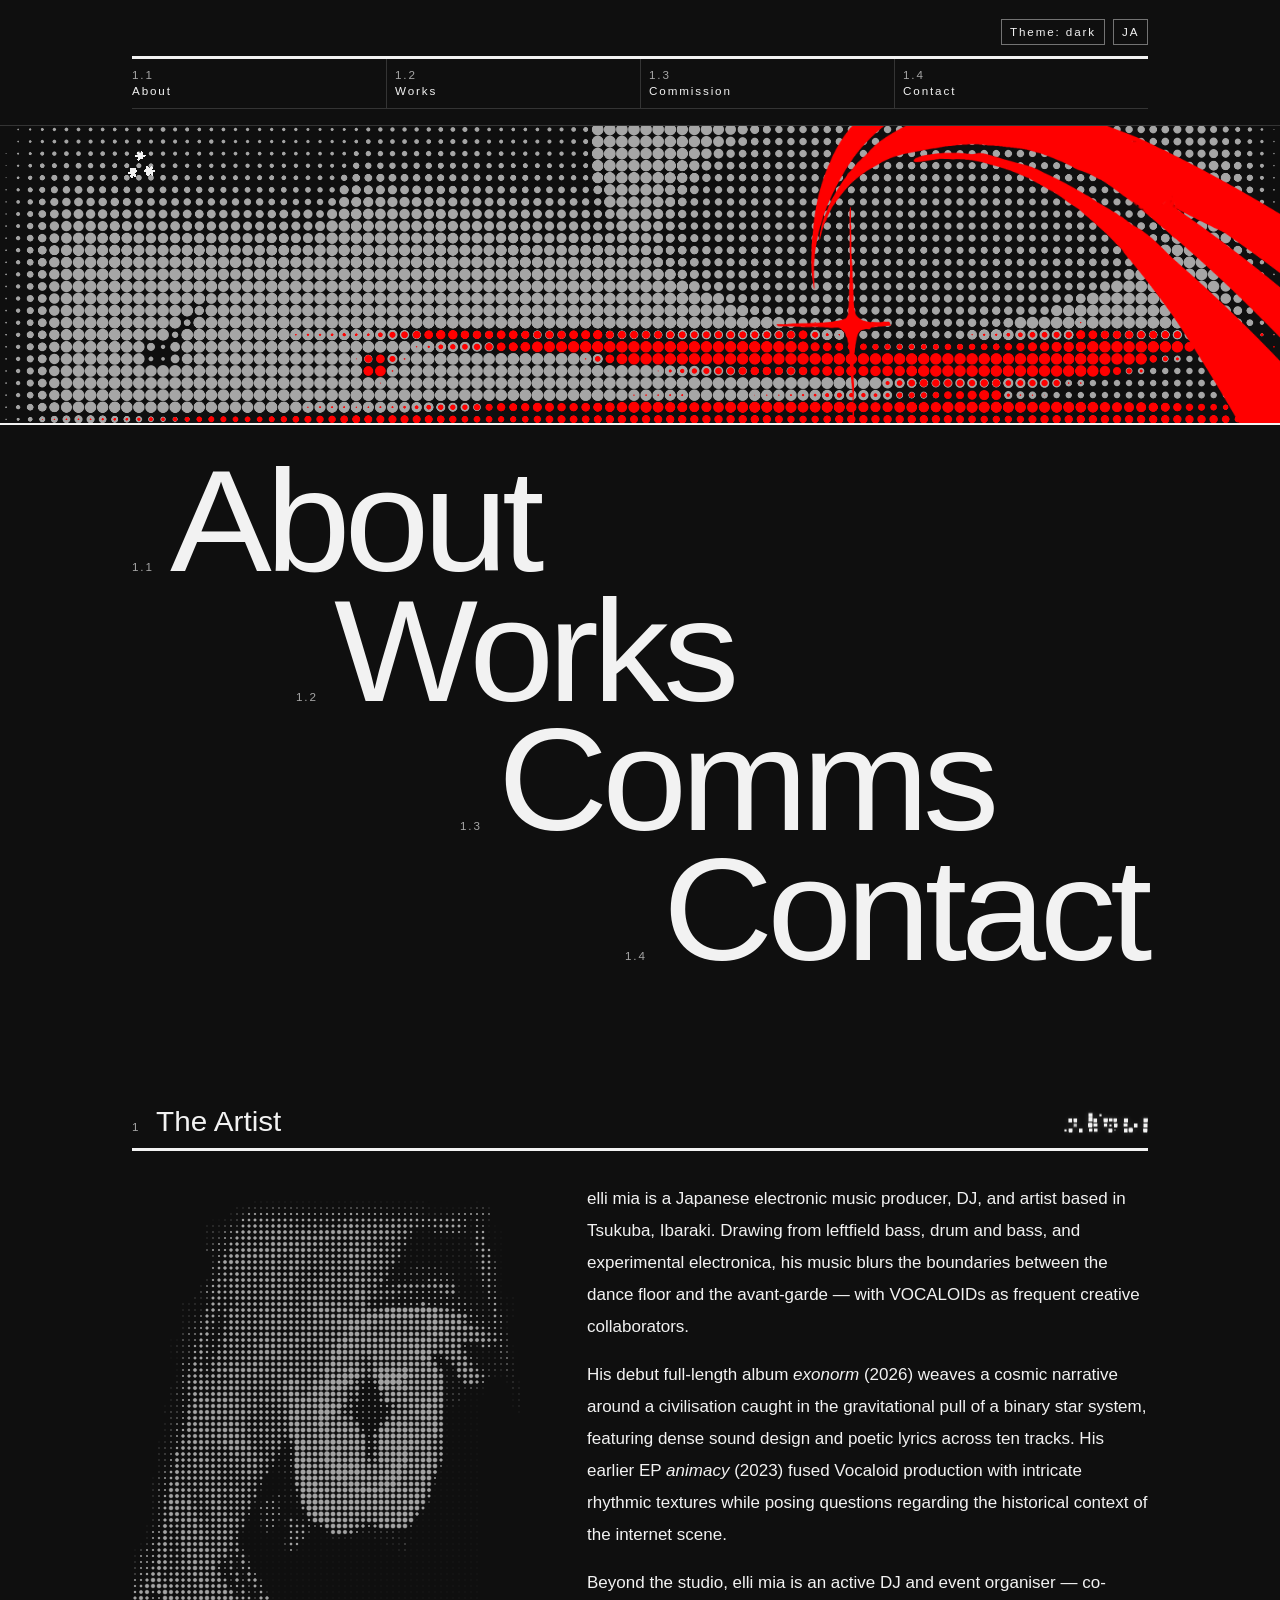
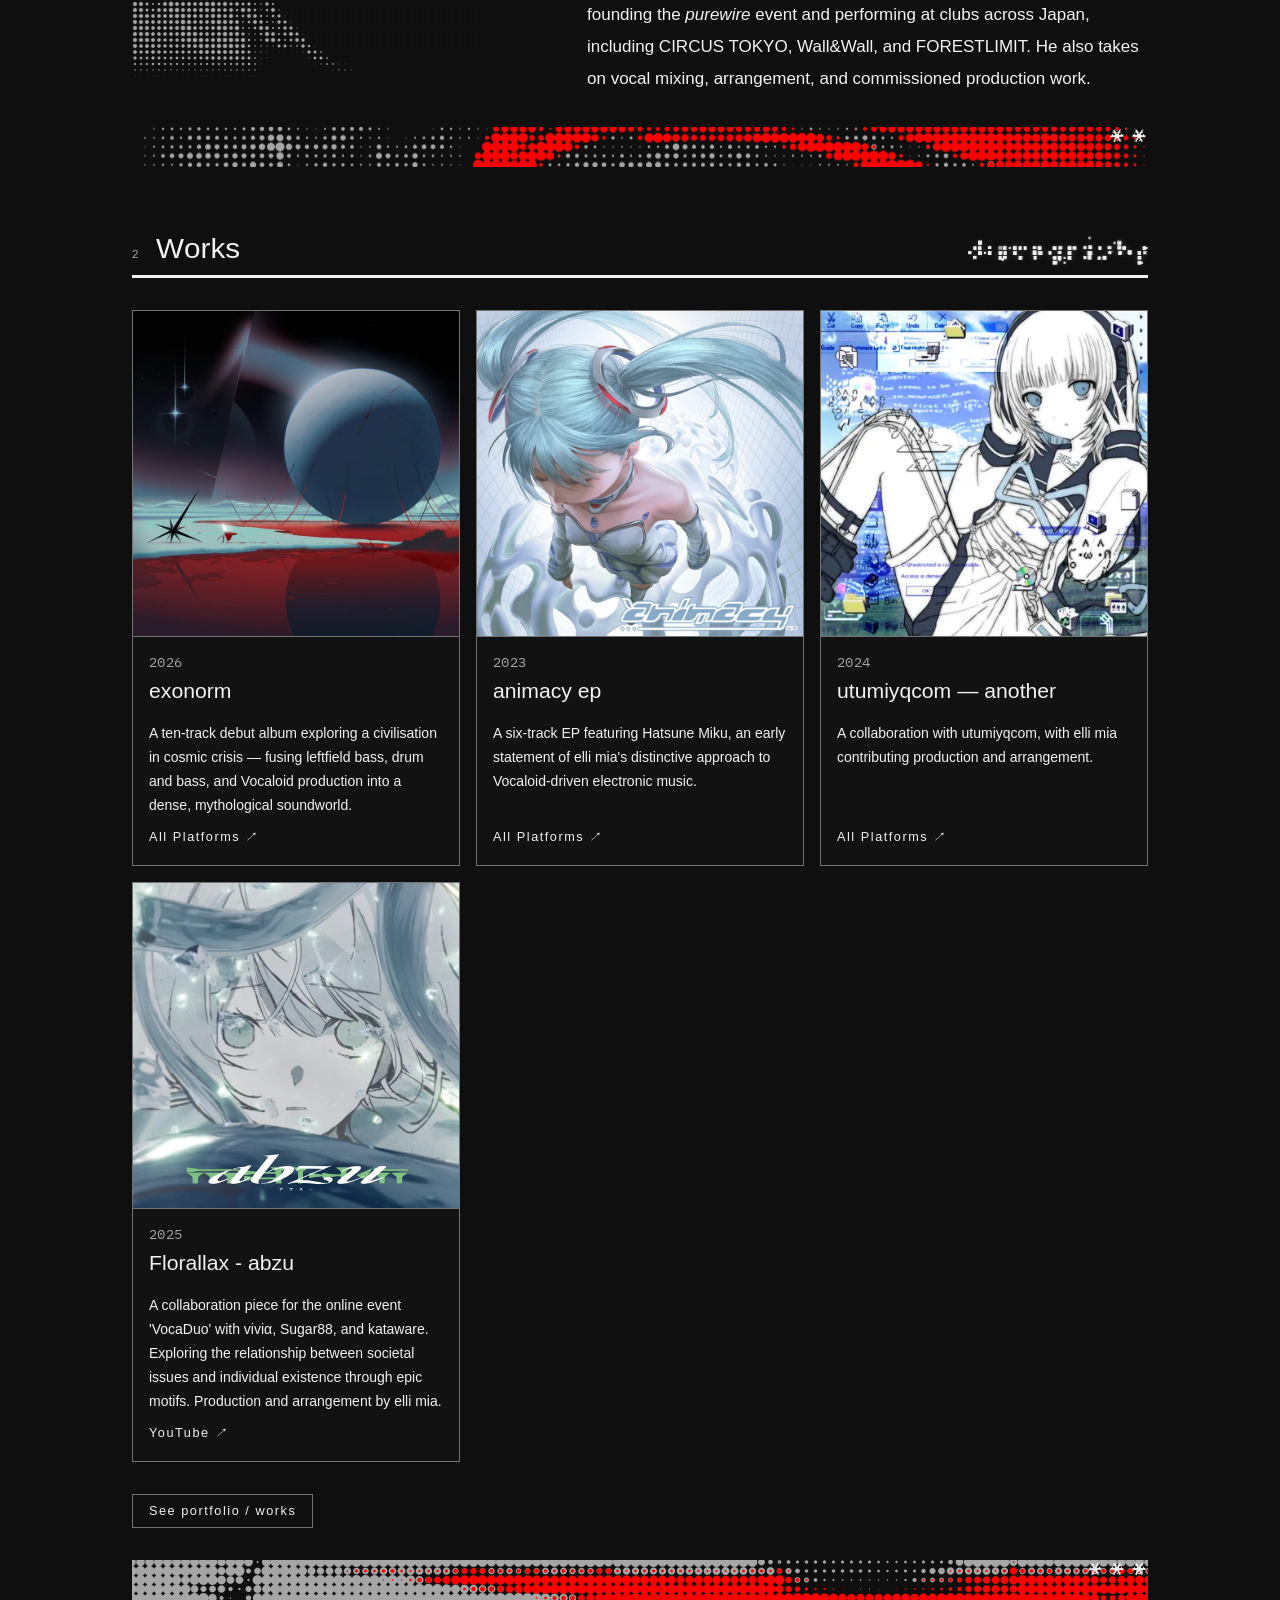
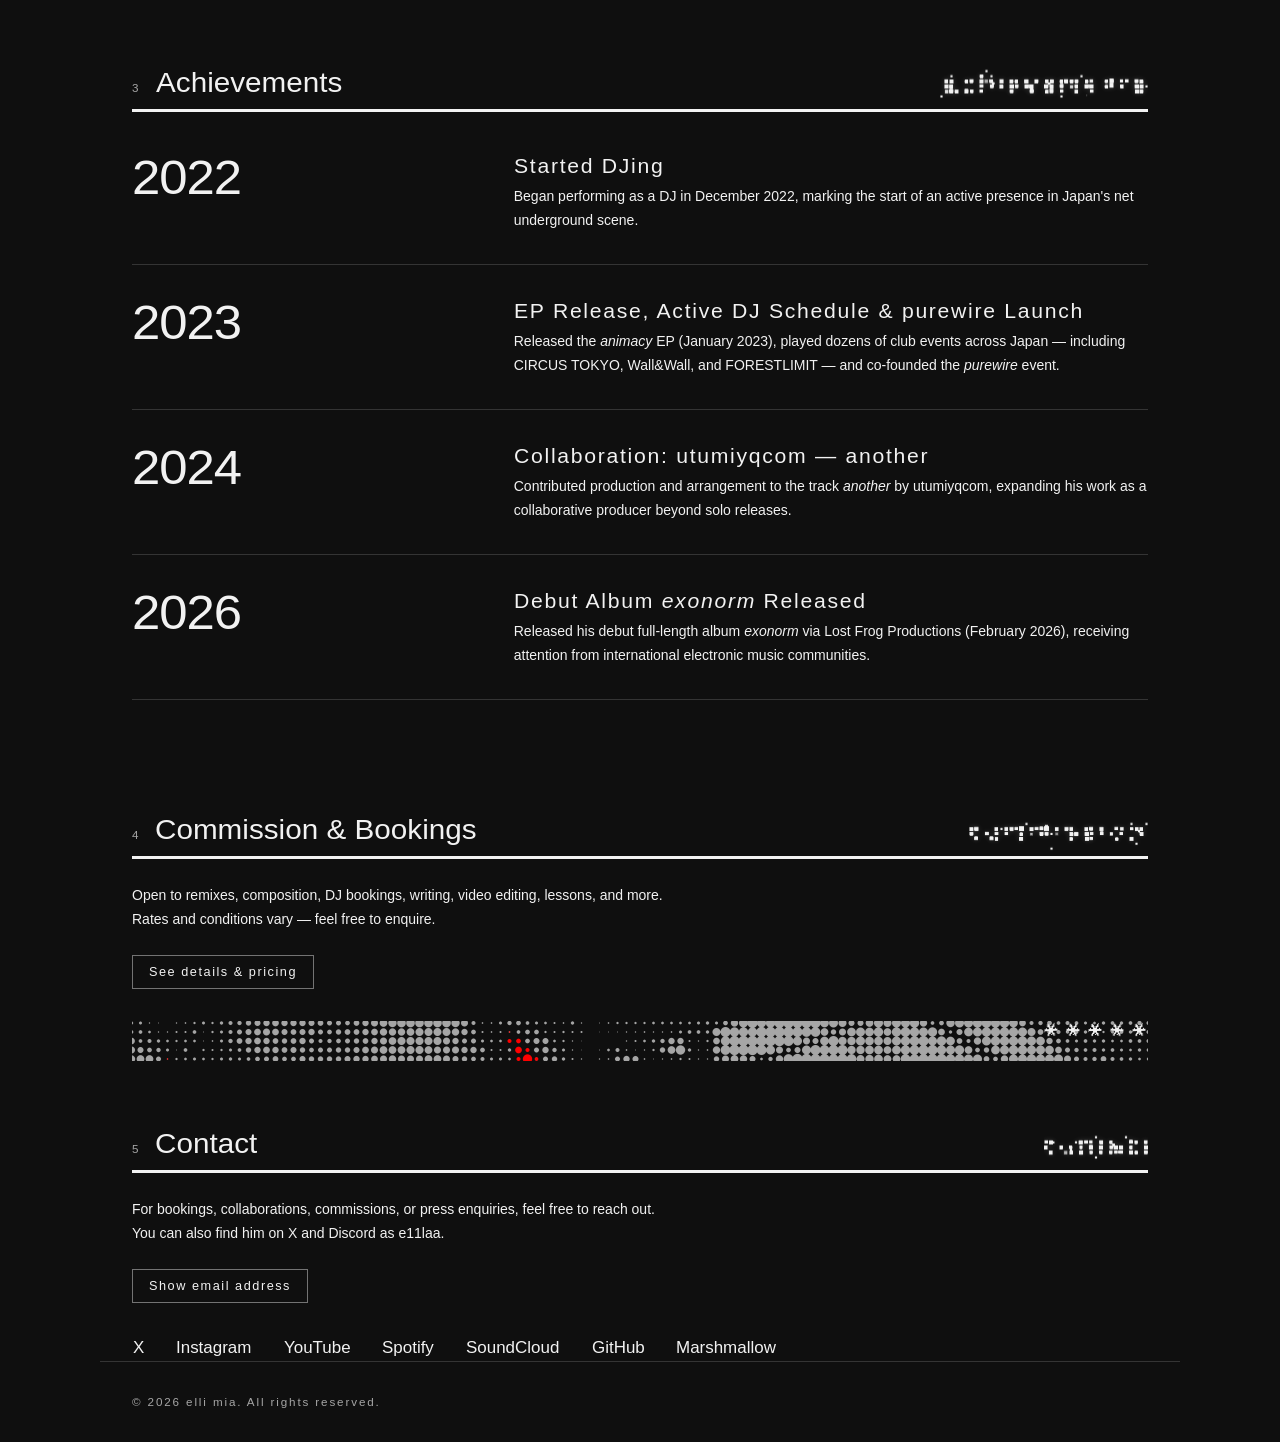
==== commit 738c8312: "Darken ground to #0f0f0f" ====
--- a/index.html
+++ b/index.html
@@ -3,7 +3,7 @@
 <head>
 <meta charset="utf-8">
 <meta name="viewport" content="width=device-width,initial-scale=1">
-<meta name="theme-color" content="#121212" media="(prefers-color-scheme: dark)">
+<meta name="theme-color" content="#0f0f0f" media="(prefers-color-scheme: dark)">
 <meta name="theme-color" content="#f2f2f2" media="(prefers-color-scheme: light)">
 <link rel="manifest" href="/manifest.json">
 <link rel="icon" href="/favicon.ico" sizes="any">
@@ -113,25 +113,25 @@
  </section>
  <section id="about" class="sec" aria-labelledby="about-h">
   <div class="sec-h"><span class="label muted" aria-hidden="true">1</span><h2 id="about-h" class="display-md">プロフィール</h2><span class="dl" role="img" aria-label="about" style="--mm:var(--m-lb-about);--lw:168;--lh:87;--ld:31"></span></div>
-  <div class="about"><div class="portrait hq" role="img" aria-label="elli mia のプロフィール画像(赤い目のアップ、網点)"><div class="hp"></div></div><div class="about-t body"><p>elli mia（エリエムアイエー）は、茨城県つくば市を拠点とする電子音楽プロデューサー・DJ・アーティスト。</p><p>2023年リリースのEP『animacy』では、VOCALOIDプロダクションと精緻なリズムテクスチャーを融合させ、インターネットシーンが抱える歴史的な問題を提起。1stアルバム『exonorm』(2026年)は、連星系の重力に捕らわれた文明の宇宙的危機を描き、緻密なサウンドデザインと詩的な歌詞が交錯する。</p><p>DJ・イベントオーガナイザーとしても活動。自身のイベント『purewire』を共催したほか、CIRCUS TOKYO・Wall&amp;Wall・FORESTLIMIT・Barフェーダーなど日本各地のクラブで出演。ボーカルミックス・アレンジ・楽曲制作のクライアントワークも行う。</p></div></div>
+  <div class="about"><div class="portrait hq" role="img" aria-label="elli miaのプロフィール画像(赤い目のアップ、網点)"><div class="hp"></div></div><div class="about-t body"><p>elli mia（エリエムアイエー）は、茨城県つくば市を拠点とする電子音楽プロデューサー・DJ・アーティスト。</p><p>2023年リリースのEP『animacy』では、VOCALOIDプロダクションと精緻なリズムテクスチャーを融合させ、インターネットシーンが抱える歴史的な問題を提起。1stアルバム『exonorm』(2026年)は、連星系の重力に捕らわれた文明の宇宙的危機を描き、緻密なサウンドデザインと詩的な歌詞が交錯する。</p><p>DJ・イベントオーガナイザーとしても活動。自身のイベント『purewire』を共催したほか、CIRCUS TOKYO・Wall&amp;Wall・FORESTLIMIT・Barフェーダーなど日本各地のクラブで出演。ボーカルミックス・アレンジ・楽曲制作のクライアントワークも行う。</p></div></div>
  </section>
  <div class="dec dband dstrip" aria-hidden="true" style="--h:40px;--mi:var(--m-bin_v-i);--mr:var(--m-bin_v-r);--mw:1017px;--mh:333px;--py:4%"><div class="dm"><div class="l i"></div><div class="l r"></div></div><div class="dc"><span class="pl c-ink rough" style="left:calc(100% - 40px);top:calc(50%% - 9px);transform:rotate(-3deg);opacity:1;width:18px;height:auto;filter:url(#f3);"><svg class="stp" viewBox="0 0 64 64" width="64" height="64" aria-hidden="true"><path d="M9.0 32.0L55.0 32.0M20.5 12.1L43.5 51.9M43.5 12.1L20.5 51.9" stroke-width="5" stroke-linecap="butt" fill="none"/></svg></span><span class="pl c-ink rough" style="left:calc(100% - 18px);top:calc(50%% - 9px);transform:rotate(2deg);opacity:1;width:18px;height:auto;filter:url(#f3);"><svg class="stp" viewBox="0 0 64 64" width="64" height="64" aria-hidden="true"><path d="M9.0 32.0L55.0 32.0M20.5 12.1L43.5 51.9M43.5 12.1L20.5 51.9" stroke-width="5" stroke-linecap="butt" fill="none"/></svg></span></div></div><section id="works" class="sec" aria-labelledby="works-h">
   <div class="sec-h"><span class="label muted" aria-hidden="true">2</span><h2 id="works-h" class="display-md">代表作</h2><span class="dl" role="img" aria-label="discography" style="--mm:var(--m-lb-discography);--lw:361;--lh:87;--ld:31"></span></div>
-  <div class="works-g" data-wl="B"><article class="it"><div class="full"><div class="th"><img src="images/works/jacket-exonorm-efd0c635.webp" alt="exonorm cover art" loading="lazy"></div><div class="tx"><div class="hd2"><span class="data muted yr">2026</span></div><h3 class="ttl display-sm">exonorm</h3><div class="cl"><p class="body desc">宇宙的危機に瀕した文明の神話から現代の問題を描く1stアルバム。レフトフィールドベース、ドラムンベース、ボカロプロダクションを融合させ、深遠なサウンドスケープを展開する。</p></div><div class="lks"><a class="lnk label" href="https://linkco.re/8gCd3fB0" target="_blank" rel="noopener noreferrer">All Platforms<span aria-hidden="true"> ↗</span><span class="sr">(新しいタブで開く)</span></a></div></div></div></article><article class="it"><div class="full"><div class="th"><img src="images/works/jacket-animacy-ep-c9f10ec3.webp" alt="animacy ep cover art" loading="lazy"></div><div class="tx"><div class="hd2"><span class="data muted yr">2023</span></div><h3 class="ttl display-sm">animacy ep</h3><div class="cl"><p class="body desc">初音ミクをフィーチャーした6曲入りEP。VOCALOIDを核にした電子音楽への独自アプローチを打ち出した初期の代表作。</p></div><div class="lks"><a class="lnk label" href="https://linkco.re/QbRPX1Mz" target="_blank" rel="noopener noreferrer">All Platforms<span aria-hidden="true"> ↗</span><span class="sr">(新しいタブで開く)</span></a></div></div></div></article><article class="it"><div class="full"><div class="th"><img src="images/works/jacket-utumiyqcom-another-359d9feb.webp" alt="utumiyqcom — another cover art" loading="lazy"></div><div class="tx"><div class="hd2"><span class="data muted yr">2024</span></div><h3 class="ttl display-sm">utumiyqcom — another</h3><div class="cl"><p class="body desc">utumiyqcomとのコラボレーション作品。elli miaがプロダクション・アレンジを担当。</p></div><div class="lks"><a class="lnk label" href="https://linkco.re/V1qEdmSc" target="_blank" rel="noopener noreferrer">All Platforms<span aria-hidden="true"> ↗</span><span class="sr">(新しいタブで開く)</span></a></div></div></div></article><article class="it"><div class="full"><div class="th"><img src="images/works/jacket-florallax-abzu-e9b4be4f.webp" alt="Florallax - abzu cover art" loading="lazy"></div><div class="tx"><div class="hd2"><span class="data muted yr">2025</span></div><h3 class="ttl display-sm">Florallax - abzu</h3><div class="cl"><p class="body desc">viviα、Sugar88、katawareとの、オンラインイベント『ボカデュオ』での合作。社会が抱える問題とそれをうけた個人の在り方を、叙事詩的モチーフとともに描く。elli miaがプロダクション・アレンジを担当。</p></div><div class="lks"><a class="lnk label" href="https://youtu.be/cW3B8-HhOlM" target="_blank" rel="noopener noreferrer">YouTube<span aria-hidden="true"> ↗</span><span class="sr">(新しいタブで開く)</span></a></div></div></div></article></div>
+  <div class="works-g" data-wl="B"><article class="it"><div class="full"><div class="th"><img src="images/works/jacket-exonorm-efd0c635.webp" alt="exonorm cover art" loading="lazy"></div><div class="tx"><div class="hd2"><span class="data muted yr">2026</span></div><h3 class="ttl display-sm">exonorm</h3><div class="cl"><p class="body desc">宇宙的危機に瀕した文明の神話から現代の問題を描く1stアルバム。レフトフィールドベース、ドラムンベース、ボカロプロダクションを融合させ、深遠なサウンドスケープを展開する。</p></div><div class="lks"><a class="lnk label" href="https://linkco.re/8gCd3fB0" target="_blank" rel="noopener noreferrer">All Platforms<span aria-hidden="true"> ↗</span><span class="sr">(新しいタブで開く)</span></a></div></div></div></article><article class="it"><div class="full"><div class="th"><img src="images/works/jacket-animacy-ep-c9f10ec3.webp" alt="animacy ep cover art" loading="lazy"></div><div class="tx"><div class="hd2"><span class="data muted yr">2023</span></div><h3 class="ttl display-sm">animacy ep</h3><div class="cl"><p class="body desc">初音ミクをフィーチャーした6曲入りEP。VOCALOIDを核にした電子音楽への独自アプローチを打ち出した初期の代表作。</p></div><div class="lks"><a class="lnk label" href="https://linkco.re/QbRPX1Mz" target="_blank" rel="noopener noreferrer">All Platforms<span aria-hidden="true"> ↗</span><span class="sr">(新しいタブで開く)</span></a></div></div></div></article><article class="it"><div class="full"><div class="th"><img src="images/works/jacket-utumiyqcom-another-359d9feb.webp" alt="utumiyqcom — another cover art" loading="lazy"></div><div class="tx"><div class="hd2"><span class="data muted yr">2024</span></div><h3 class="ttl display-sm">utumiyqcom — another</h3><div class="cl"><p class="body desc">utumiyqcomとの共作作品。elli miaがプロダクション・アレンジを担当。</p></div><div class="lks"><a class="lnk label" href="https://linkco.re/V1qEdmSc" target="_blank" rel="noopener noreferrer">All Platforms<span aria-hidden="true"> ↗</span><span class="sr">(新しいタブで開く)</span></a></div></div></div></article><article class="it"><div class="full"><div class="th"><img src="images/works/jacket-florallax-abzu-e9b4be4f.webp" alt="Florallax - abzu cover art" loading="lazy"></div><div class="tx"><div class="hd2"><span class="data muted yr">2025</span></div><h3 class="ttl display-sm">Florallax - abzu</h3><div class="cl"><p class="body desc">viviα、Sugar88、katawareとの、オンラインイベント『ボカデュオ』での合作。社会が抱える問題とそれをうけた個人の在り方を、叙事詩的モチーフとともに描く。elli miaがプロダクション・アレンジを担当。</p></div><div class="lks"><a class="lnk label" href="https://youtu.be/cW3B8-HhOlM" target="_blank" rel="noopener noreferrer">YouTube<span aria-hidden="true"> ↗</span><span class="sr">(新しいタブで開く)</span></a></div></div></div></article></div>
   <div class="more"><a  class="bt bt-s label" href="portfolio.html">作品一覧を見る</a></div>
  </section>
  <div class="dec dband dstrip" aria-hidden="true" style="--h:40px;--mi:var(--m-st_x-i);--mr:var(--m-st_x-r);--mw:1080px;--mh:45px;--py:50%"><div class="dm"><div class="l i"></div><div class="l r"></div></div><div class="dc"><span class="pl c-ink rough" style="left:calc(100% - 62px);top:calc(50%% - 9px);transform:rotate(-3deg);opacity:1;width:18px;height:auto;filter:url(#f3);"><svg class="stp" viewBox="0 0 64 64" width="64" height="64" aria-hidden="true"><path d="M9.0 32.0L55.0 32.0M20.5 12.1L43.5 51.9M43.5 12.1L20.5 51.9" stroke-width="5" stroke-linecap="butt" fill="none"/></svg></span><span class="pl c-ink rough" style="left:calc(100% - 40px);top:calc(50%% - 9px);transform:rotate(2deg);opacity:1;width:18px;height:auto;filter:url(#f3);"><svg class="stp" viewBox="0 0 64 64" width="64" height="64" aria-hidden="true"><path d="M9.0 32.0L55.0 32.0M20.5 12.1L43.5 51.9M43.5 12.1L20.5 51.9" stroke-width="5" stroke-linecap="butt" fill="none"/></svg></span><span class="pl c-ink rough" style="left:calc(100% - 18px);top:calc(50%% - 9px);transform:rotate(-1deg);opacity:1;width:18px;height:auto;filter:url(#f3);"><svg class="stp" viewBox="0 0 64 64" width="64" height="64" aria-hidden="true"><path d="M9.0 32.0L55.0 32.0M20.5 12.1L43.5 51.9M43.5 12.1L20.5 51.9" stroke-width="5" stroke-linecap="butt" fill="none"/></svg></span></div></div><section id="achievements" class="sec" aria-labelledby="ach-h">
   <div class="sec-h"><span class="label muted" aria-hidden="true">3</span><h2 id="ach-h" class="display-md">経歴</h2><span class="dl" role="img" aria-label="achievements" style="--mm:var(--m-lb-achievements);--lw:416;--lh:87;--ld:31"></span></div>
-  <ol class="tl" role="list"><li class="tl-i"><span class="data muted tl-y">2022</span><div><h3 class="display-sm">DJとして活動開始</h3><p class="body">2022年12月にDJとしてのキャリアをスタート。日本のネット・アンダーグラウンドシーンへの本格的な参入を果たした。</p></div></li><li class="tl-i"><span class="data muted tl-y">2023</span><div><h3 class="display-sm">EP リリース(2023年1月)、DJ 活動本格化 &amp; purewire 始動</h3><p class="body">『animacy』EP(2023年1月)をリリース。CIRCUS TOKYO・Wall&amp;Wall・FORESTLIMITを含む日本各地で数十のクラブイベントに出演。自身のイベント『purewire』を共同設立。</p></div></li><li class="tl-i"><span class="data muted tl-y">2024</span><div><h3 class="display-sm">コラボレーション：utumiyqcom — another</h3><p class="body">utumiyqcom『another』にプロダクション・アレンジとして参加。ソロ活動を超えたコラボレーターとしての側面を広げた。</p></div></li><li class="tl-i"><span class="data muted tl-y">2026</span><div><h3 class="display-sm">デビューアルバム 『exonorm』 リリース</h3><p class="body">Lost Frog Productionsより デビューフルアルバム『exonorm』(2026年2月)をリリース。国際的な電子音楽コミュニティでも注目を集めている。</p></div></li></ol>
+  <ol class="tl" role="list"><li class="tl-i"><span class="data muted tl-y">2022</span><div><h3 class="display-sm">DJとして活動開始</h3><p class="body">2022年12月にDJとしてのキャリアをスタート。日本のネット・アンダーグラウンドシーンへの本格的な参入を果たした。</p></div></li><li class="tl-i"><span class="data muted tl-y">2023</span><div><h3 class="display-sm">EPリリース(2023年1月)、DJ活動本格化 &amp; purewire始動</h3><p class="body">『animacy』EP(2023年1月)をリリース。CIRCUS TOKYO・Wall&amp;Wall・FORESTLIMITを含む日本各地で数十のクラブイベントに出演。自身のイベント『purewire』を共同設立。</p></div></li><li class="tl-i"><span class="data muted tl-y">2024</span><div><h3 class="display-sm">共作：utumiyqcom — another</h3><p class="body">utumiyqcom『another』にプロダクション・アレンジとして参加。ソロ活動を超えたコラボレーターとしての側面を広げた。</p></div></li><li class="tl-i"><span class="data muted tl-y">2026</span><div><h3 class="display-sm">デビューアルバム『exonorm』リリース</h3><p class="body">Lost Frog Productionsよりデビューフルアルバム『exonorm』(2026年2月)をリリース。国際的な電子音楽コミュニティでも注目を集めている。</p></div></li></ol>
  </section>
  <section id="commission-cta" class="sec" aria-labelledby="cta-h">
-  <div class="sec-h"><span class="label muted" aria-hidden="true">4</span><h2 id="cta-h" class="display-md">ご依頼・コラボレーション</h2><span class="dl" role="img" aria-label="commission" style="--mm:var(--m-lb-commission);--lw:358;--lh:87;--ld:31"></span></div>
+  <div class="sec-h"><span class="label muted" aria-hidden="true">4</span><h2 id="cta-h" class="display-md">ご依頼・共作</h2><span class="dl" role="img" aria-label="commission" style="--mm:var(--m-lb-commission);--lw:358;--lh:87;--ld:31"></span></div>
   <p class="body" style="margin-top:var(--space-3)">リミックス・作編曲・DJ出演・執筆・動画編集・DTM講座など、幅広いご依頼をお受けしています。<br>料金・条件はご相談ください。</p>
   <div class="more"><a  class="bt bt-s label" href="commission.html">詳細・料金を見る</a></div>
  </section>
  <div class="dec dband dstrip" aria-hidden="true" style="--h:40px;--mi:var(--m-st_a-i);--mr:var(--m-st_a-r);--mw:1080px;--mh:45px;--py:50%"><div class="dm"><div class="l i"></div><div class="l r"></div></div><div class="dc"><span class="pl c-ink rough" style="left:calc(100% - 106px);top:calc(50%% - 9px);transform:rotate(-3deg);opacity:1;width:18px;height:auto;filter:url(#f3);"><svg class="stp" viewBox="0 0 64 64" width="64" height="64" aria-hidden="true"><path d="M9.0 32.0L55.0 32.0M20.5 12.1L43.5 51.9M43.5 12.1L20.5 51.9" stroke-width="5" stroke-linecap="butt" fill="none"/></svg></span><span class="pl c-ink rough" style="left:calc(100% - 84px);top:calc(50%% - 9px);transform:rotate(2deg);opacity:1;width:18px;height:auto;filter:url(#f3);"><svg class="stp" viewBox="0 0 64 64" width="64" height="64" aria-hidden="true"><path d="M9.0 32.0L55.0 32.0M20.5 12.1L43.5 51.9M43.5 12.1L20.5 51.9" stroke-width="5" stroke-linecap="butt" fill="none"/></svg></span><span class="pl c-ink rough" style="left:calc(100% - 62px);top:calc(50%% - 9px);transform:rotate(-1deg);opacity:1;width:18px;height:auto;filter:url(#f3);"><svg class="stp" viewBox="0 0 64 64" width="64" height="64" aria-hidden="true"><path d="M9.0 32.0L55.0 32.0M20.5 12.1L43.5 51.9M43.5 12.1L20.5 51.9" stroke-width="5" stroke-linecap="butt" fill="none"/></svg></span><span class="pl c-ink rough" style="left:calc(100% - 40px);top:calc(50%% - 9px);transform:rotate(3deg);opacity:1;width:18px;height:auto;filter:url(#f3);"><svg class="stp" viewBox="0 0 64 64" width="64" height="64" aria-hidden="true"><path d="M9.0 32.0L55.0 32.0M20.5 12.1L43.5 51.9M43.5 12.1L20.5 51.9" stroke-width="5" stroke-linecap="butt" fill="none"/></svg></span><span class="pl c-ink rough" style="left:calc(100% - 18px);top:calc(50%% - 9px);transform:rotate(-2deg);opacity:1;width:18px;height:auto;filter:url(#f3);"><svg class="stp" viewBox="0 0 64 64" width="64" height="64" aria-hidden="true"><path d="M9.0 32.0L55.0 32.0M20.5 12.1L43.5 51.9M43.5 12.1L20.5 51.9" stroke-width="5" stroke-linecap="butt" fill="none"/></svg></span></div></div><section id="contact" class="sec" aria-labelledby="ct-h">
   <div class="sec-h"><span class="label muted" aria-hidden="true">5</span><h2 id="ct-h" class="display-md">お問い合わせ</h2><span class="dl" role="img" aria-label="contact" style="--mm:var(--m-lb-contact);--lw:208;--lh:87;--ld:31"></span></div>
-  <div class="contact-in"><p class="body">ブッキング、コラボレーション、楽曲制作の依頼、取材などのお問い合わせはお気軽にどうぞ。<br>X・Discordは <strong>e11laa</strong> です。</p>
+  <div class="contact-in"><p class="body">ブッキング、共作、楽曲制作の依頼、取材などのお問い合わせはお気軽にどうぞ。<br>X・Discordは<strong>e11laa</strong>です。</p>
    <div class="mail" id="mail"><button class="bt label" id="reveal" type="button" aria-label="メールアドレスを表示">メールアドレスを表示</button><span class="data addr">(メールアドレス: 表示後にここへ入る)</span><span class="label muted done" role="status">コピーしました</span></div>
    <nav aria-label="SNS・外部リンク"><ul class="links" role="list"><li class="lk-r"><a href="https://twitter.com/e11laa" target="_blank" rel="me noopener noreferrer"><span class="nm">X<span class="sr">(新しいタブで開く)</span></span><span class="data muted hs">twitter.com/e11laa ↗</span></a></li><li class="lk-r"><a href="https://www.instagram.com/elix112_/" target="_blank" rel="me noopener noreferrer"><span class="nm">Instagram<span class="sr">(新しいタブで開く)</span></span><span class="data muted hs">instagram.com/elix112_ ↗</span></a></li><li class="lk-r"><a href="https://www.youtube.com/@elli-mia" target="_blank" rel="me noopener noreferrer"><span class="nm">YouTube<span class="sr">(新しいタブで開く)</span></span><span class="data muted hs">youtube.com/@elli-mia ↗</span></a></li><li class="lk-r"><a href="https://open.spotify.com/artist/6jZG2yZgv6K8NjivcnTQMj" target="_blank" rel="me noopener noreferrer"><span class="nm">Spotify<span class="sr">(新しいタブで開く)</span></span><span class="data muted hs">open.spotify.com/artist/6jZG2yZgv6K8NjivcnTQMj ↗</span></a></li><li class="lk-r"><a href="https://soundcloud.com/eli2k3" target="_blank" rel="me noopener noreferrer"><span class="nm">SoundCloud<span class="sr">(新しいタブで開く)</span></span><span class="data muted hs">soundcloud.com/eli2k3 ↗</span></a></li><li class="lk-r"><a href="https://github.com/e11laa" target="_blank" rel="me noopener noreferrer"><span class="nm">GitHub<span class="sr">(新しいタブで開く)</span></span><span class="data muted hs">github.com/e11laa ↗</span></a></li><li class="lk-r"><a href="https://marshmallow-qa.com/ciplaf" target="_blank" rel="me noopener noreferrer"><span class="nm">マシュマロ<span class="sr">(新しいタブで開く)</span></span><span class="data muted hs">marshmallow-qa.com/ciplaf ↗</span></a></li></ul></nav>
   </div>
--- a/css/style.css
+++ b/css/style.css
@@ -1,5 +1,5 @@
 
-:root,[data-theme=dark]{--ground:#121212;--surface:#151515;--surface-raised:#161616;--ink:#f2f2f2;--ink-muted:#a6a6a6;--line:#343434;--line-strong:#737373;--red:#ff0000;--on-red:#000000;--silver-1:#f7f7f7;--silver-2:#8d8d8d;--silver-3:#ececec;--silver-4:#6b6b6b;--silver-5:#cfcfcf;--font-mono:"IBM Plex Mono", ui-monospace, SFMono-Regular, Menlo, Consolas, monospace;--font-sans:"Helvetica Neue", Helvetica, Arimo, Arial, "Zen Kaku Gothic Antique", sans-serif;--font-serif:"BIZ UDPMincho", "Hiragino Mincho ProN", "Yu Mincho", serif;--font-sans-kana:"Zen Kaku Gothic New", "Zen Kaku Gothic Antique", sans-serif;--font-deco-typewriter:"Special Elite", "Courier Prime", "Courier New", monospace;--space-1:4px;--space-2:8px;--space-3:16px;--space-4:32px;--space-5:48px;--space-6:96px;--radius-0:0px}[data-theme=light]{--ground:#f2f2f2;--surface:#ffffff;--surface-raised:#e6e6e6;--ink:#0d0d0d;--ink-muted:#595959;--line:#cccccc;--line-strong:#7a7a7a;--red:#cc0000;--on-red:#ffffff;--silver-1:#9a9a9a;--silver-2:#3a3a3a;--silver-3:#8c8c8c;--silver-4:#222222;--silver-5:#6a6a6a}
+:root,[data-theme=dark]{--ground:#0f0f0f;--surface:#121212;--surface-raised:#131313;--ink:#f2f2f2;--ink-muted:#a6a6a6;--line:#343434;--line-strong:#737373;--red:#ff0000;--on-red:#000000;--silver-1:#f7f7f7;--silver-2:#8d8d8d;--silver-3:#ececec;--silver-4:#6b6b6b;--silver-5:#cfcfcf;--font-mono:"IBM Plex Mono", ui-monospace, SFMono-Regular, Menlo, Consolas, monospace;--font-sans:"Helvetica Neue", Helvetica, Arimo, Arial, "Zen Kaku Gothic Antique", sans-serif;--font-serif:"BIZ UDPMincho", "Hiragino Mincho ProN", "Yu Mincho", serif;--font-sans-kana:"Zen Kaku Gothic New", "Zen Kaku Gothic Antique", sans-serif;--font-deco-typewriter:"Special Elite", "Courier Prime", "Courier New", monospace;--space-1:4px;--space-2:8px;--space-3:16px;--space-4:32px;--space-5:48px;--space-6:96px;--radius-0:0px}[data-theme=light]{--ground:#f2f2f2;--surface:#ffffff;--surface-raised:#e6e6e6;--ink:#0d0d0d;--ink-muted:#595959;--line:#cccccc;--line-strong:#7a7a7a;--red:#cc0000;--on-red:#ffffff;--silver-1:#9a9a9a;--silver-2:#3a3a3a;--silver-3:#8c8c8c;--silver-4:#222222;--silver-5:#6a6a6a}
 .display-xl{font-family:var(--font-sans);font-size:240px;line-height:204px;font-weight:500;letter-spacing:-0.04em}
 .display-tab{font-family:var(--font-sans);font-size:144px;line-height:128px;font-weight:500;letter-spacing:-0.04em}
 .display-lg{font-family:var(--font-sans);font-size:48px;line-height:52px;font-weight:500;letter-spacing:normal}
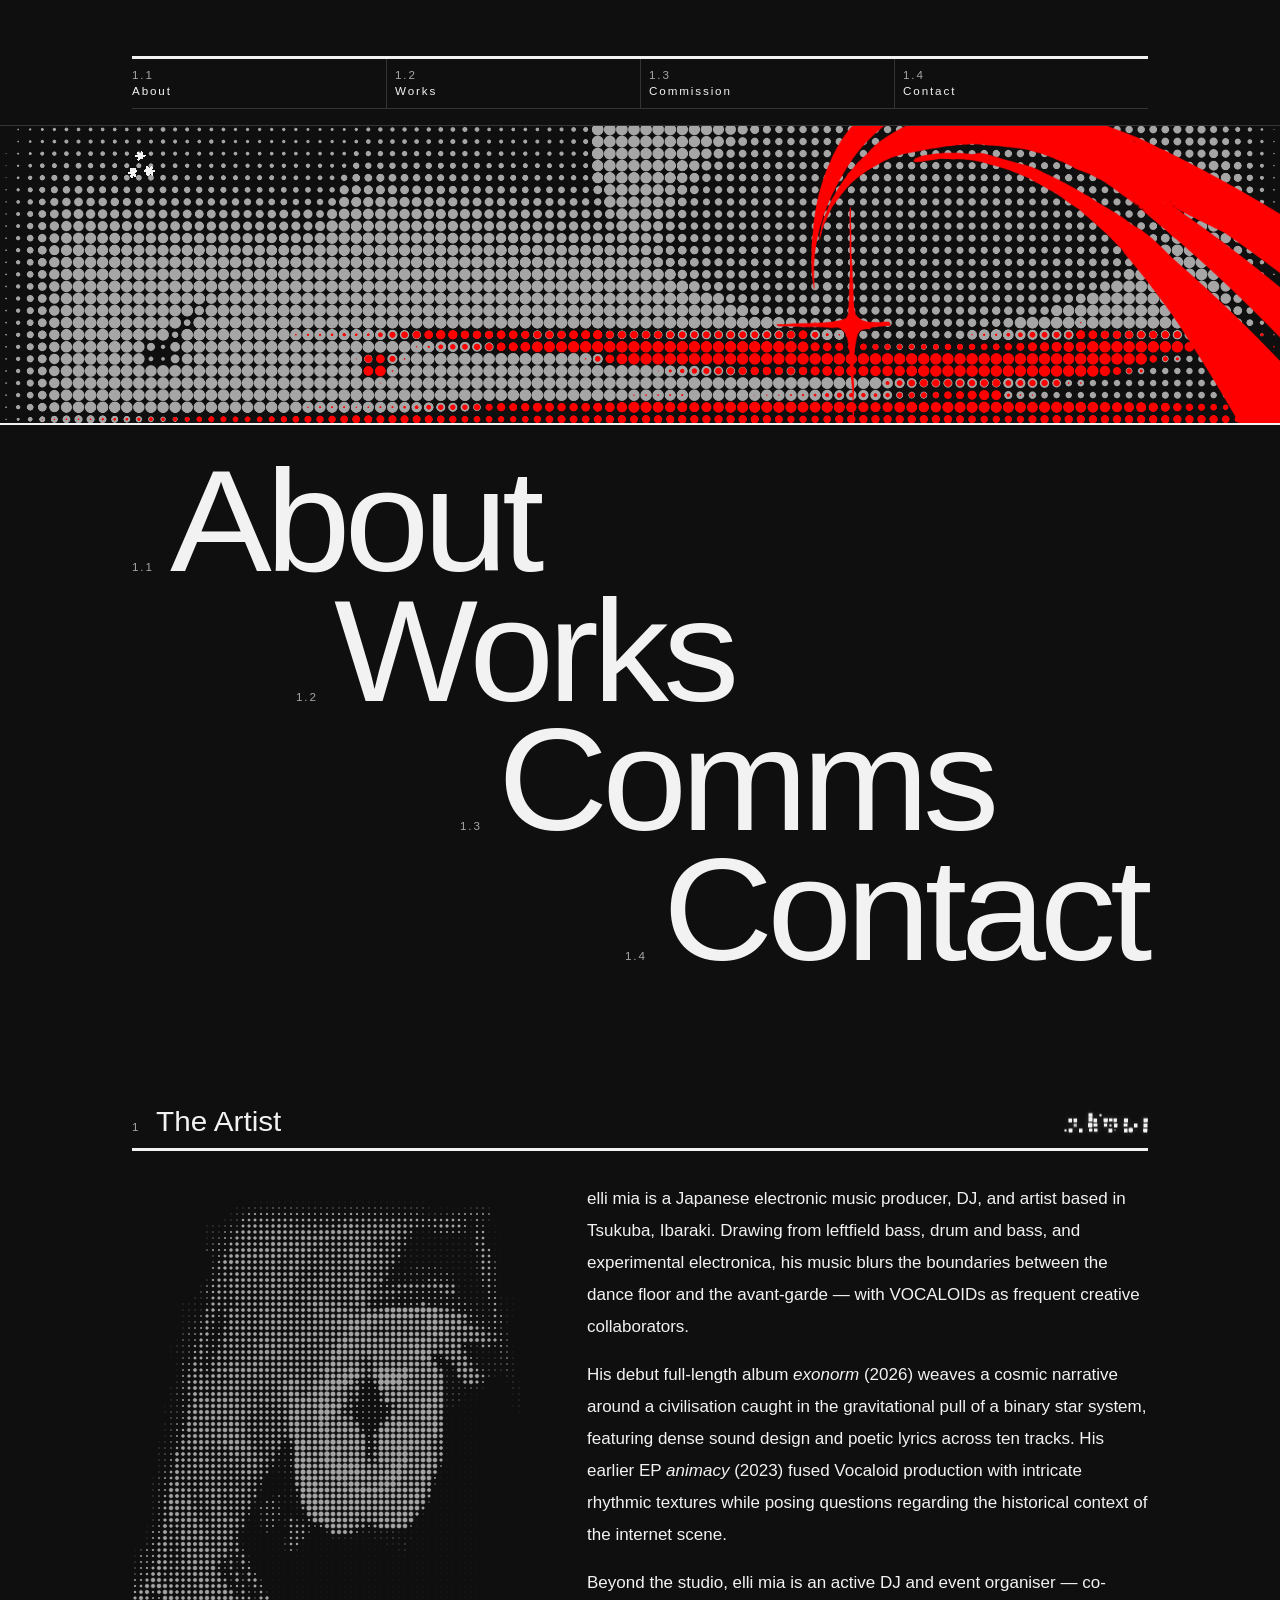
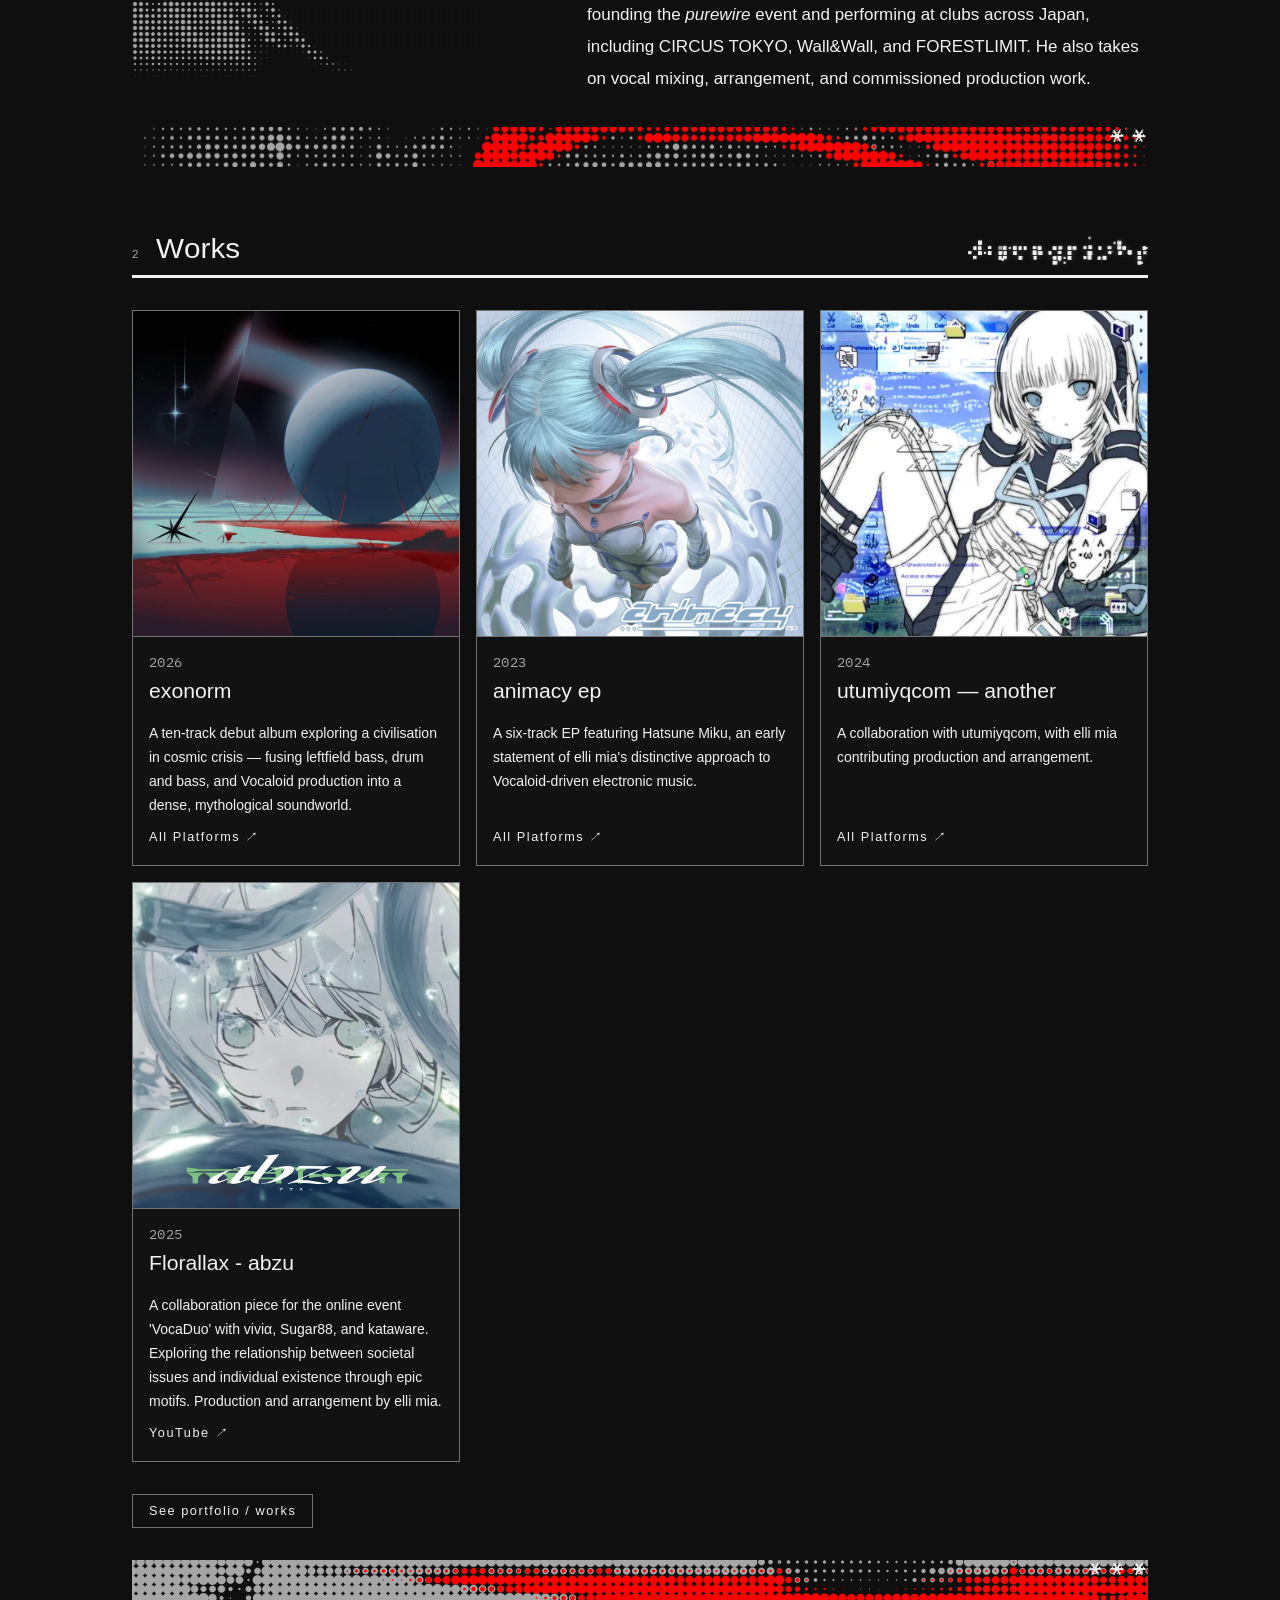
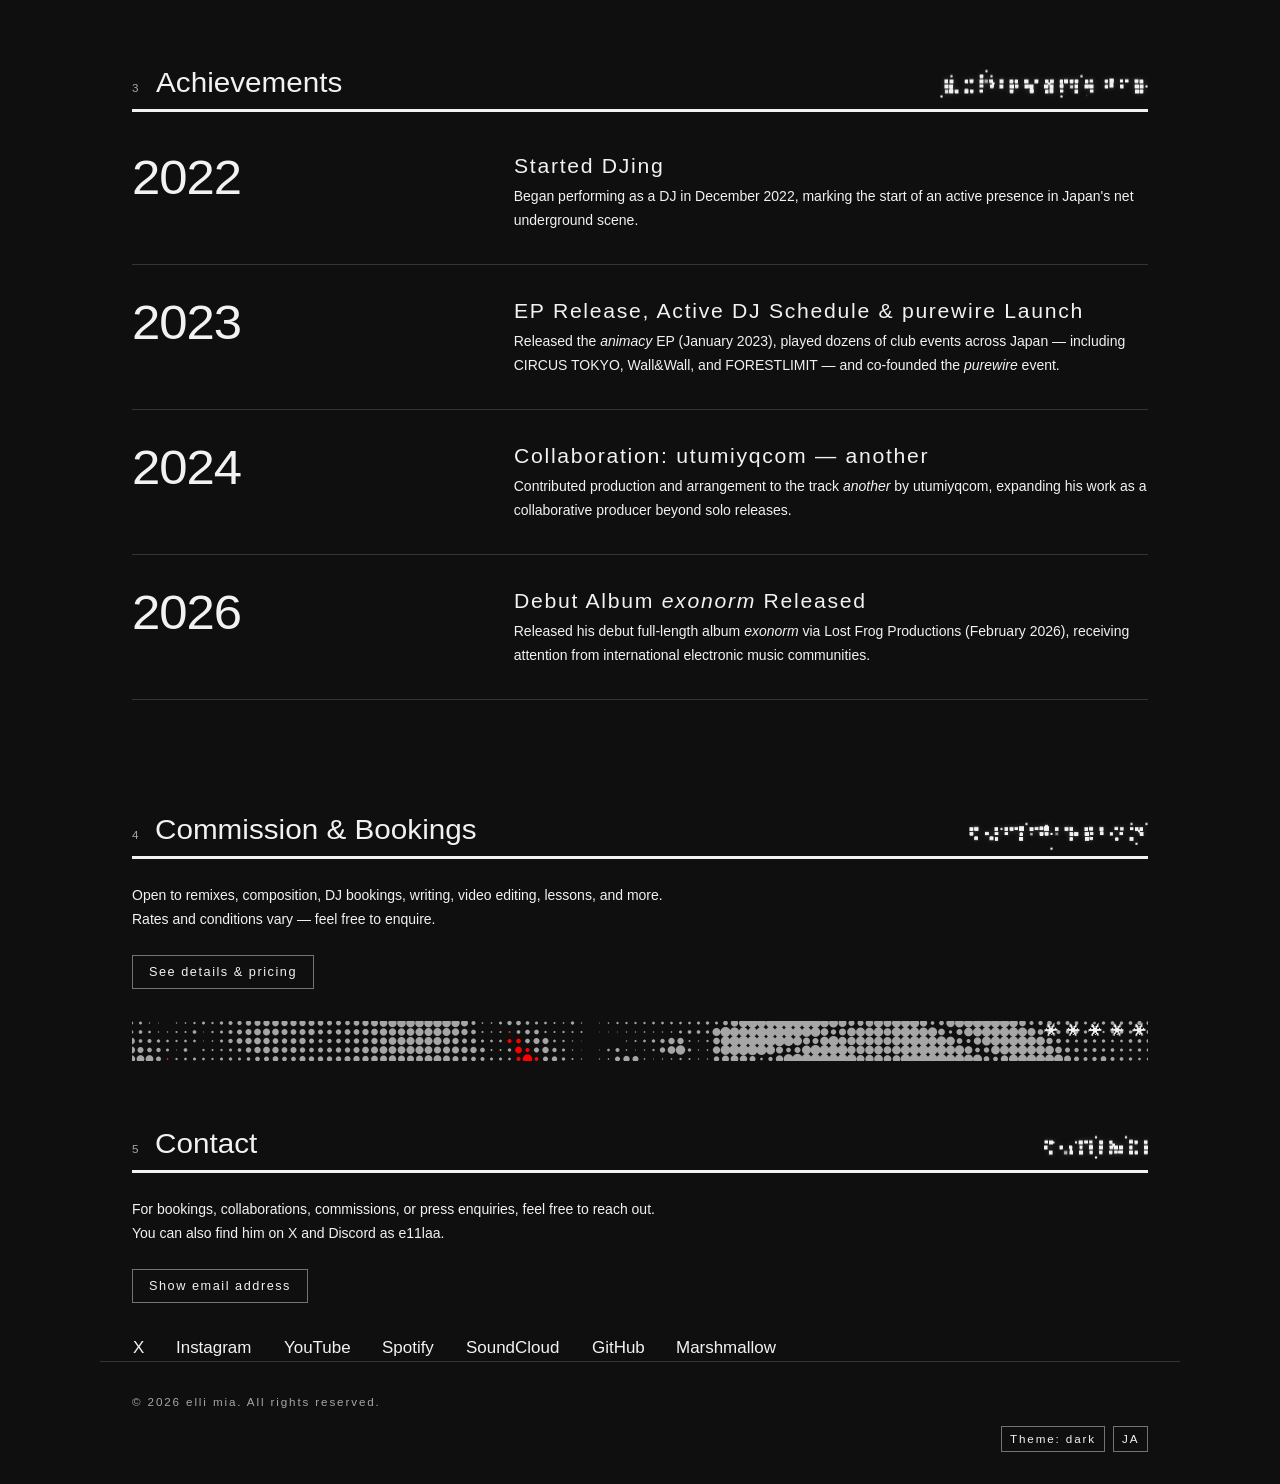
==== commit 42ee11c0: "Scale stair index labels and gap with font size" ====
--- a/index.html
+++ b/index.html
@@ -102,7 +102,7 @@
 <header class="hd" role="banner"><div class="page hd-in">
  <a  class="home label" href="index.html" data-go="index">elli mia(トップへ)</a>
  <button id="menu" type="button" hidden aria-hidden="true"></button>
- <div class="hd-row"><div class="deco" aria-hidden="true"></div><div class="ctl"><button class="btn label" id="th" type="button">Theme: dark</button><button class="btn label" type="button" aria-label="Switch to English">EN</button></div></div>
+ <div class="hd-row"><div class="deco" aria-hidden="true"></div></div>
  <nav aria-label="メインナビゲーション"><ul class="nv" id="nv" role="list"><li><a  class="label" href="#about" data-go="about"><span class="num label muted" aria-hidden="true">1.1</span><span class="t">About</span></a></li><li><a  class="label" href="portfolio.html" data-go="works"><span class="num label muted" aria-hidden="true">1.2</span><span class="t">Works</span></a></li><li><a  class="label" href="commission.html" data-go="commission"><span class="num label muted" aria-hidden="true">1.3</span><span class="t">Commission</span></a></li><li><a  class="label" href="#contact" data-go="contact"><span class="num label muted" aria-hidden="true">1.4</span><span class="t">Contact</span></a></li></ul></nav>
 </div></header>
 <div class="dec dband dhero" aria-hidden="true" style="--h:300px;--mi:var(--m-hc_x-i);--mr:var(--m-hc_x-r);--mw:1020px;--mh:336px;--py:90%"><div class="dm"><div class="l i"></div><div class="l r"></div></div><div class="dc"><img class="met red" alt="" src="images/deco/red-ribbon-1aa25bc7.png" style="top:calc(66.6667% - 0.7554 * var(--h));height:150%;left:calc(66.6667% - 0.7242 * var(--h));"><span class="pl c-ink " style="left:max(24px,calc(50% - 516px));top:22px;transform:rotate(-4deg);opacity:1;width:34px;height:auto;"><svg class="stp" viewBox="0 0 64 64" width="64" height="64" aria-hidden="true"><path d="M23.0 15.0L41.0 15.0M27.5 7.2L36.5 22.8M36.5 7.2L27.5 22.8M7.0 45.0L25.0 45.0M11.5 37.2L20.5 52.8M20.5 37.2L11.5 52.8M39.0 45.0L57.0 45.0M43.5 37.2L52.5 52.8M52.5 37.2L43.5 52.8" stroke-width="3.2" stroke-linecap="butt" fill="none"/></svg></span></div></div>
@@ -139,7 +139,7 @@
 </div>
 
 </main>
-<footer class="ft page"><p class="label muted">© 2026 elli mia. All rights reserved.</p></footer>
+<footer class="ft page"><p class="label muted">© 2026 elli mia. All rights reserved.</p><div class="ctl"><button class="btn label" id="th" type="button">Theme: dark</button><button class="btn label" type="button" aria-label="Switch to English">EN</button></div></footer>
 <script src="js/main.js"></script>
 </body>
 </html>
--- a/css/style.css
+++ b/css/style.css
@@ -263,6 +263,7 @@
 .home:focus{left:0}
 .hd-in{position:relative;padding-bottom:var(--space-3)}
 .hd-row{display:flex;justify-content:space-between;align-items:center;gap:var(--space-3);padding-top:var(--space-3)}
+.ft .ctl{display:flex;justify-content:flex-end;gap:var(--space-2);margin-top:var(--space-3)}
 .deco{flex:1;min-height:32px}
 .hd .nv{display:grid;grid-template-columns:repeat(4,minmax(0,1fr));gap:0;border-top:3px solid var(--ink);border-bottom:1px solid var(--line);margin-top:var(--space-2)}
 .hd .nv li+li{border-left:1px solid var(--line)}
@@ -280,6 +281,8 @@
 @media(min-width:1180px){.portrait.hq{width:480px;margin-inline:-84px 0;clip-path:inset(0 0 0 84px)}.portrait .hp{-webkit-mask:var(--m-all480) center/480px 480px no-repeat;mask:var(--m-all480) center/480px 480px no-repeat}.about{grid-template-columns:44% 1fr}}
 @media(min-width:720px) and (min-aspect-ratio:100/84){.tl-i,[data-tl=B] .tl-i{grid-template-columns:36% 1fr}.tl-i p{max-width:none}}
 [data-lk=B] .links{padding-left:1px}
+@media(min-width:720px) and (max-width:1179px){[data-lk=B] .links{column-gap:var(--space-3)}}
+@media(max-width:719px){[data-lk=B] .links{display:grid;grid-template-columns:1fr;row-gap:var(--space-1)}}
 .dl{display:block;flex:none;margin-left:auto;font-size:24px;width:calc(var(--lw) / 48 * 1em);height:calc(var(--lh) / 48 * 1em);transform:translateY(calc(var(--ld) / 48 * 1em));background:var(--ink);-webkit-mask:var(--mm) 0 0/100% 100% no-repeat;mask:var(--mm) 0 0/100% 100% no-repeat}
 @media(max-width:719px){.dl{font-size:15px}.sec-h{flex-wrap:wrap;row-gap:var(--space-1)}}
 .sec-h{padding-bottom:10px}
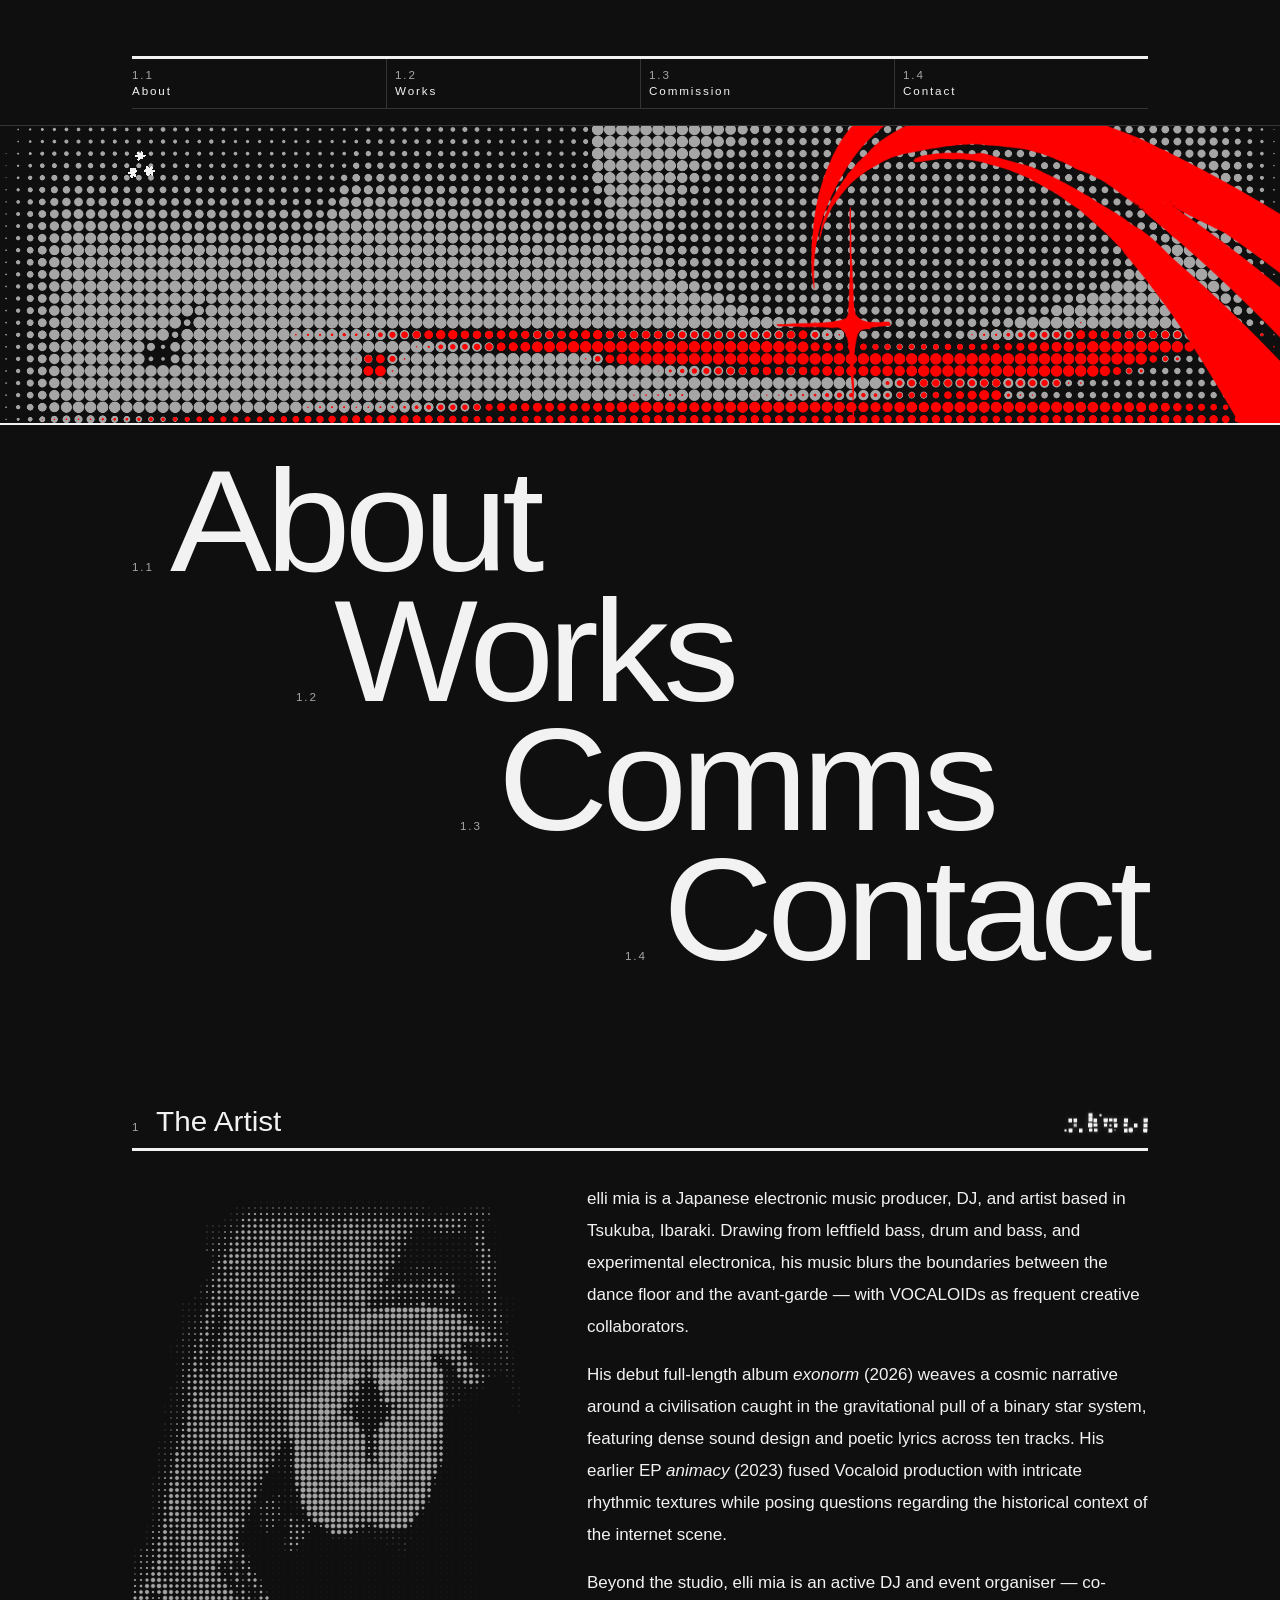
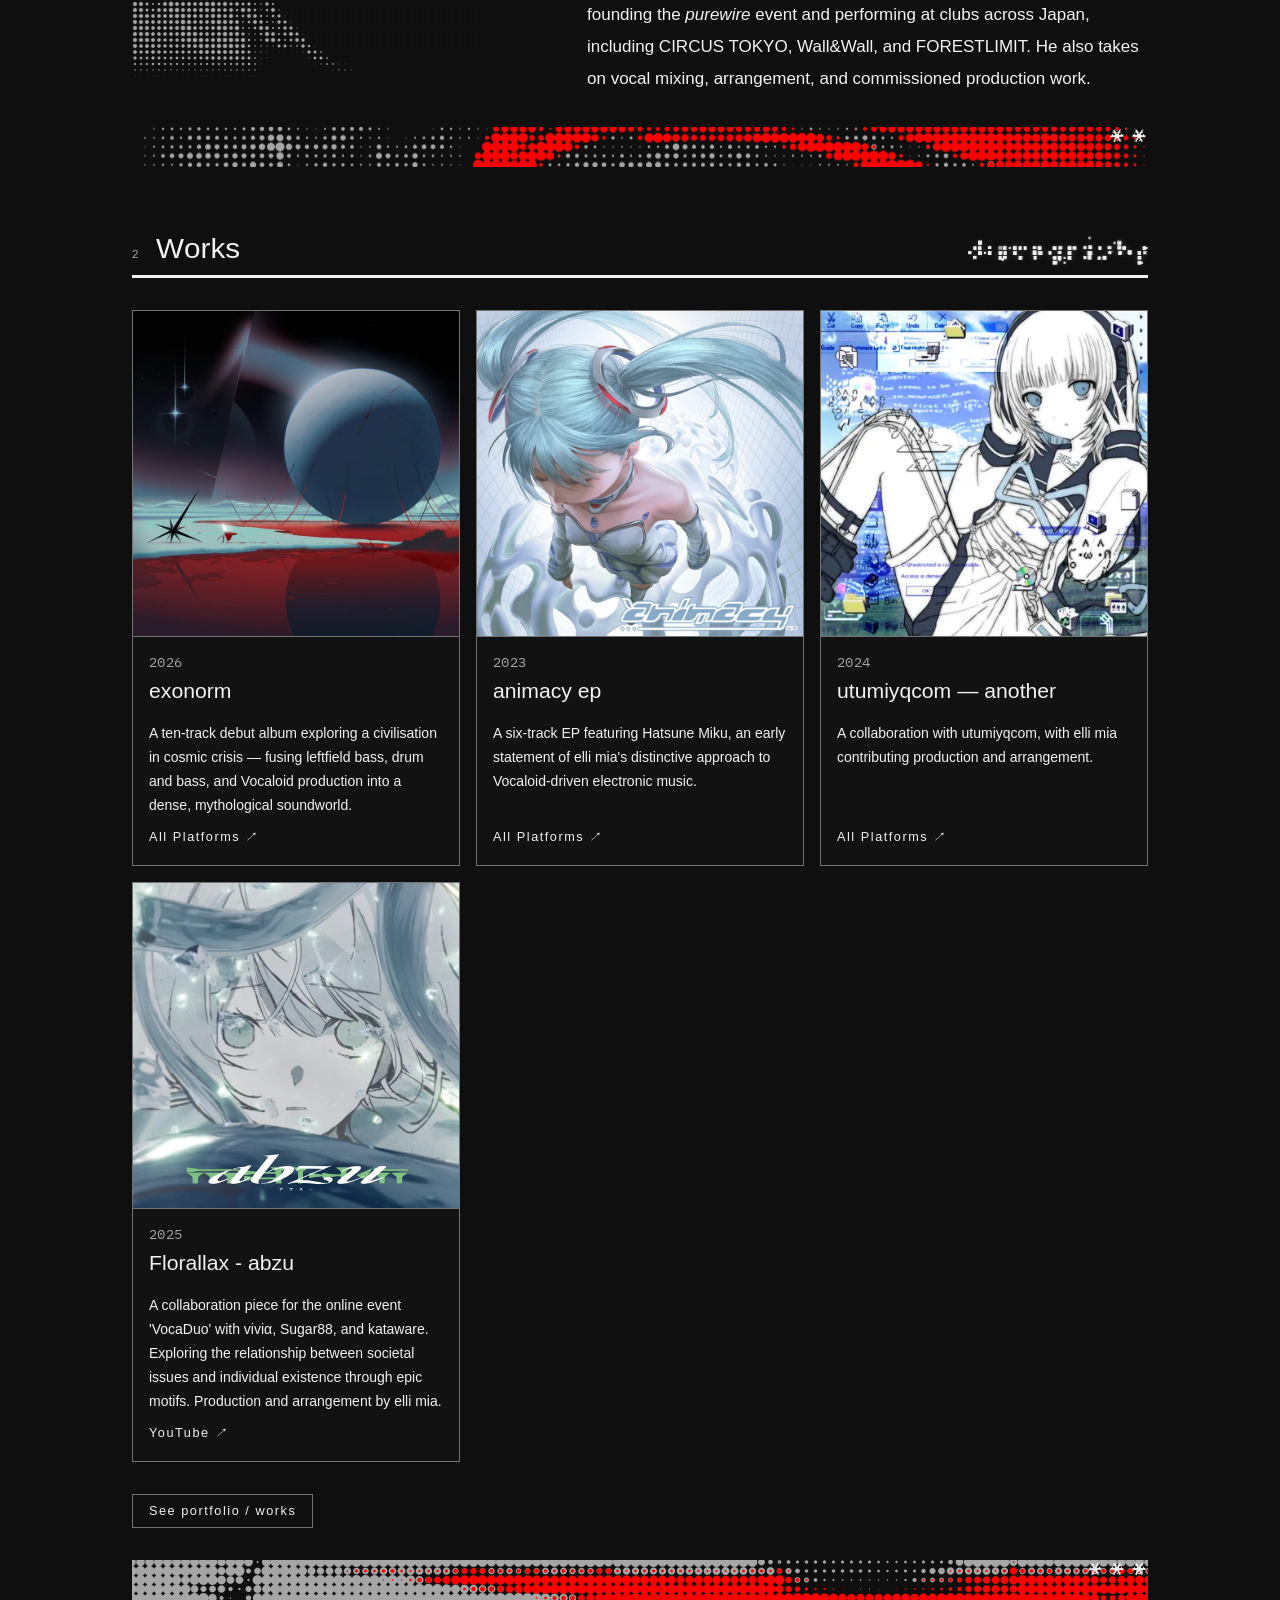
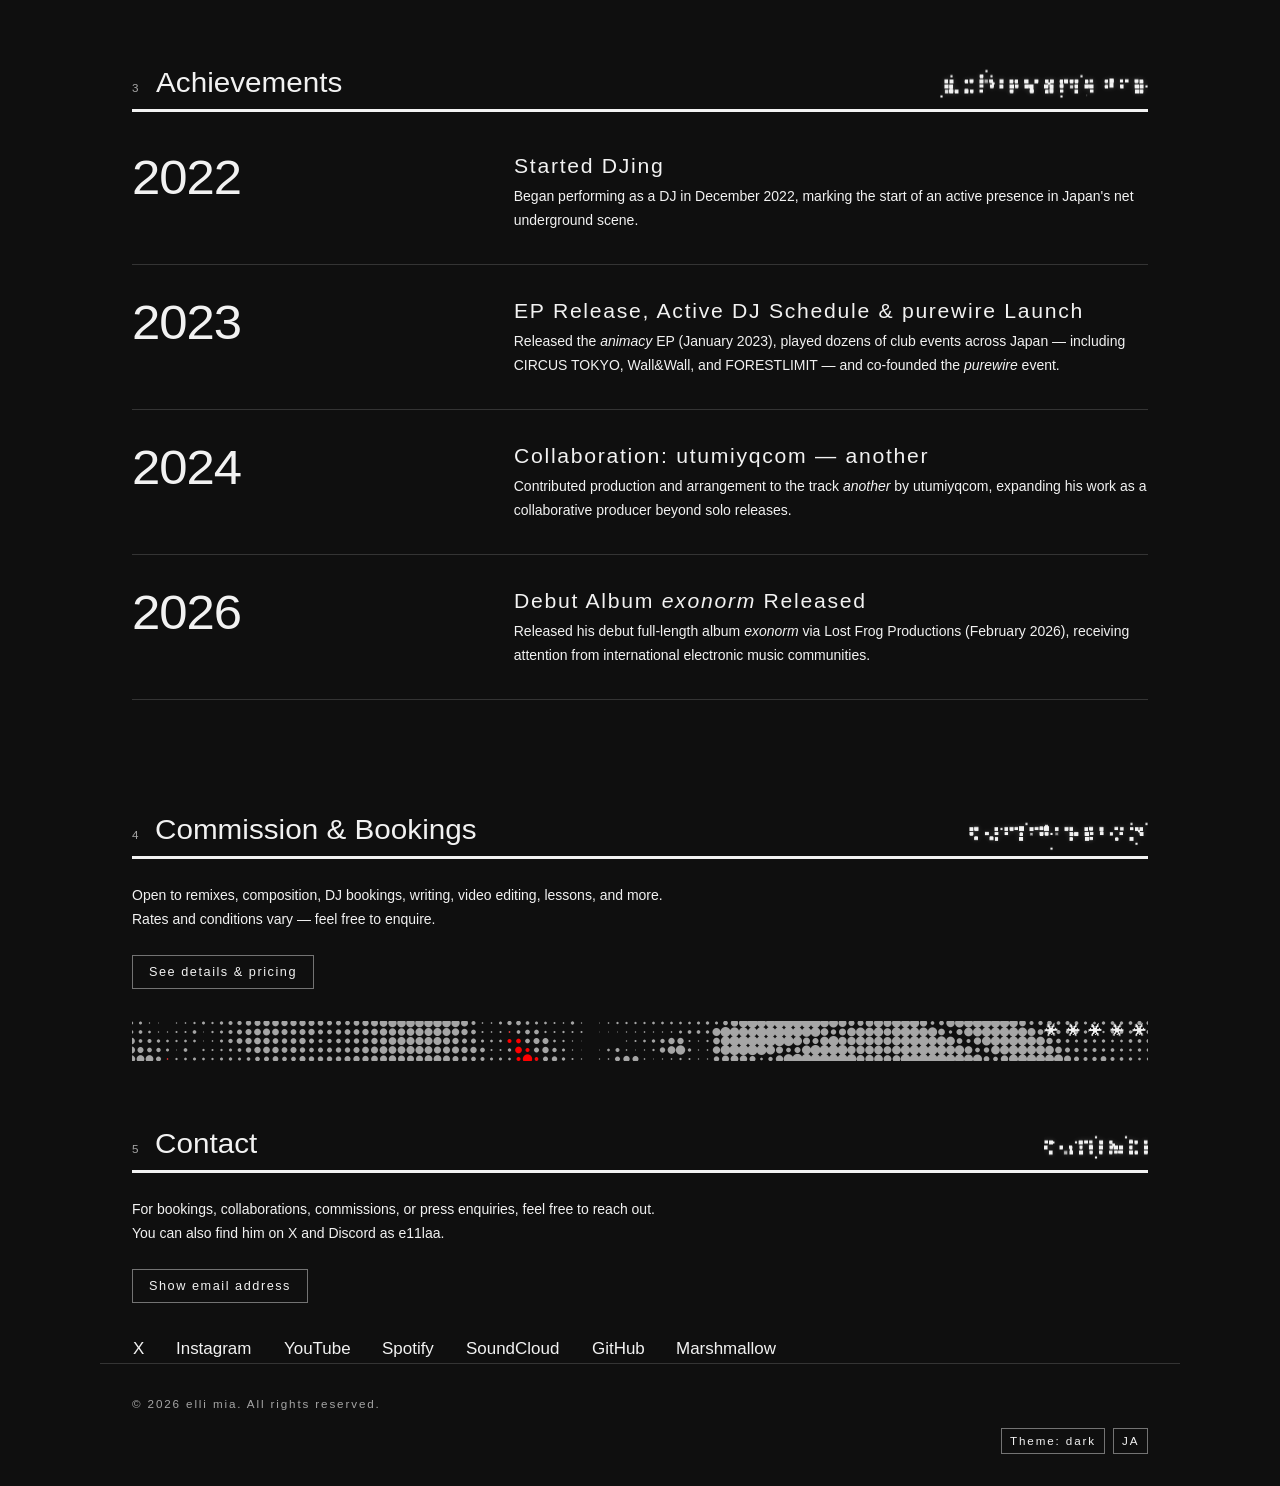
==== commit 02ccc990: "Hide stair index on mobile widths" ====
--- a/index.html
+++ b/index.html
@@ -12,8 +12,8 @@
 <link rel="preconnect" href="https://fonts.googleapis.com">
 <link rel="preconnect" href="https://fonts.gstatic.com" crossorigin>
 <meta content="elli mia（エリエムアイエー）の公式サイト。茨城県つくば市を拠点に活動する電子音楽プロデューサー・DJ・アーティスト。作品、出演歴、制作依頼情報を掲載しています。" name="description"/>
-<meta content="elli mia（エリエムアイエー）公式サイト | 電子音楽プロデューサー・DJ" property="og:title"/>
-<meta content="elli mia（エリエムアイエー）の公式サイト。茨城県つくば市を拠点に活動する電子音楽プロデューサー・DJ・アーティスト。作品、出演歴、制作依頼情報を掲載しています。" property="og:description"/>
+<meta content="elli mia" property="og:title"/>
+<meta content="elli miaの公式サイト。作品や出演情報を掲載します。" property="og:description"/>
 <meta content="website" property="og:type"/>
 <meta content="https://ellimia.net/" property="og:url"/>
 <meta content="elli mia" property="og:site_name"/>
@@ -21,8 +21,8 @@
 <meta content="exonorm cover art" property="og:image:alt"/>
 <meta content="summary_large_image" name="twitter:card"/>
 <meta content="@e11laa" name="twitter:site"/>
-<meta content="elli mia（エリエムアイエー）公式サイト | 電子音楽プロデューサー・DJ" name="twitter:title"/>
-<meta content="elli mia（エリエムアイエー）の公式サイト。茨城県つくば市を拠点に活動する電子音楽プロデューサー・DJ・アーティスト。作品、出演歴、制作依頼情報を掲載しています。" name="twitter:description"/>
+<meta content="elli mia" name="twitter:title"/>
+<meta content="elli miaの公式サイト。作品や出演情報を掲載します。" name="twitter:description"/>
 <meta content="https://ellimia.net/images/exonorm-jacket.webp" name="twitter:image"/>
 <meta content="exonorm cover art" name="twitter:image:alt"/>
 <link href="https://ellimia.net/" rel="canonical"/>
--- a/css/style.css
+++ b/css/style.css
@@ -283,6 +283,7 @@
 [data-lk=B] .links{padding-left:1px}
 @media(min-width:720px) and (max-width:1179px){[data-lk=B] .links{column-gap:var(--space-3)}}
 @media(max-width:719px){[data-lk=B] .links{display:grid;grid-template-columns:1fr;row-gap:var(--space-1)}}
+.links li,.links a,.links .nm{line-height:20px}
 .dl{display:block;flex:none;margin-left:auto;font-size:24px;width:calc(var(--lw) / 48 * 1em);height:calc(var(--lh) / 48 * 1em);transform:translateY(calc(var(--ld) / 48 * 1em));background:var(--ink);-webkit-mask:var(--mm) 0 0/100% 100% no-repeat;mask:var(--mm) 0 0/100% 100% no-repeat}
 @media(max-width:719px){.dl{font-size:15px}.sec-h{flex-wrap:wrap;row-gap:var(--space-1)}}
 .sec-h{padding-bottom:10px}
@@ -292,6 +293,7 @@
 @media(min-width:1180px){.about-t p{font-size:17px;line-height:32px}}
 .sr-a{white-space:nowrap;flex:none}
 @media(max-width:719px){.sr-a{font-size:64px;line-height:60px}}
+@media(max-width:719px){[data-st=on] .stair{display:none}}
 #commission-cta>p.body{margin-top:calc(var(--space-3) + var(--space-2))!important}
 #commission-cta .more{margin-top:calc(var(--space-3) + var(--space-2))}
 .contact-in{padding-top:calc(var(--space-3) + var(--space-2))}
